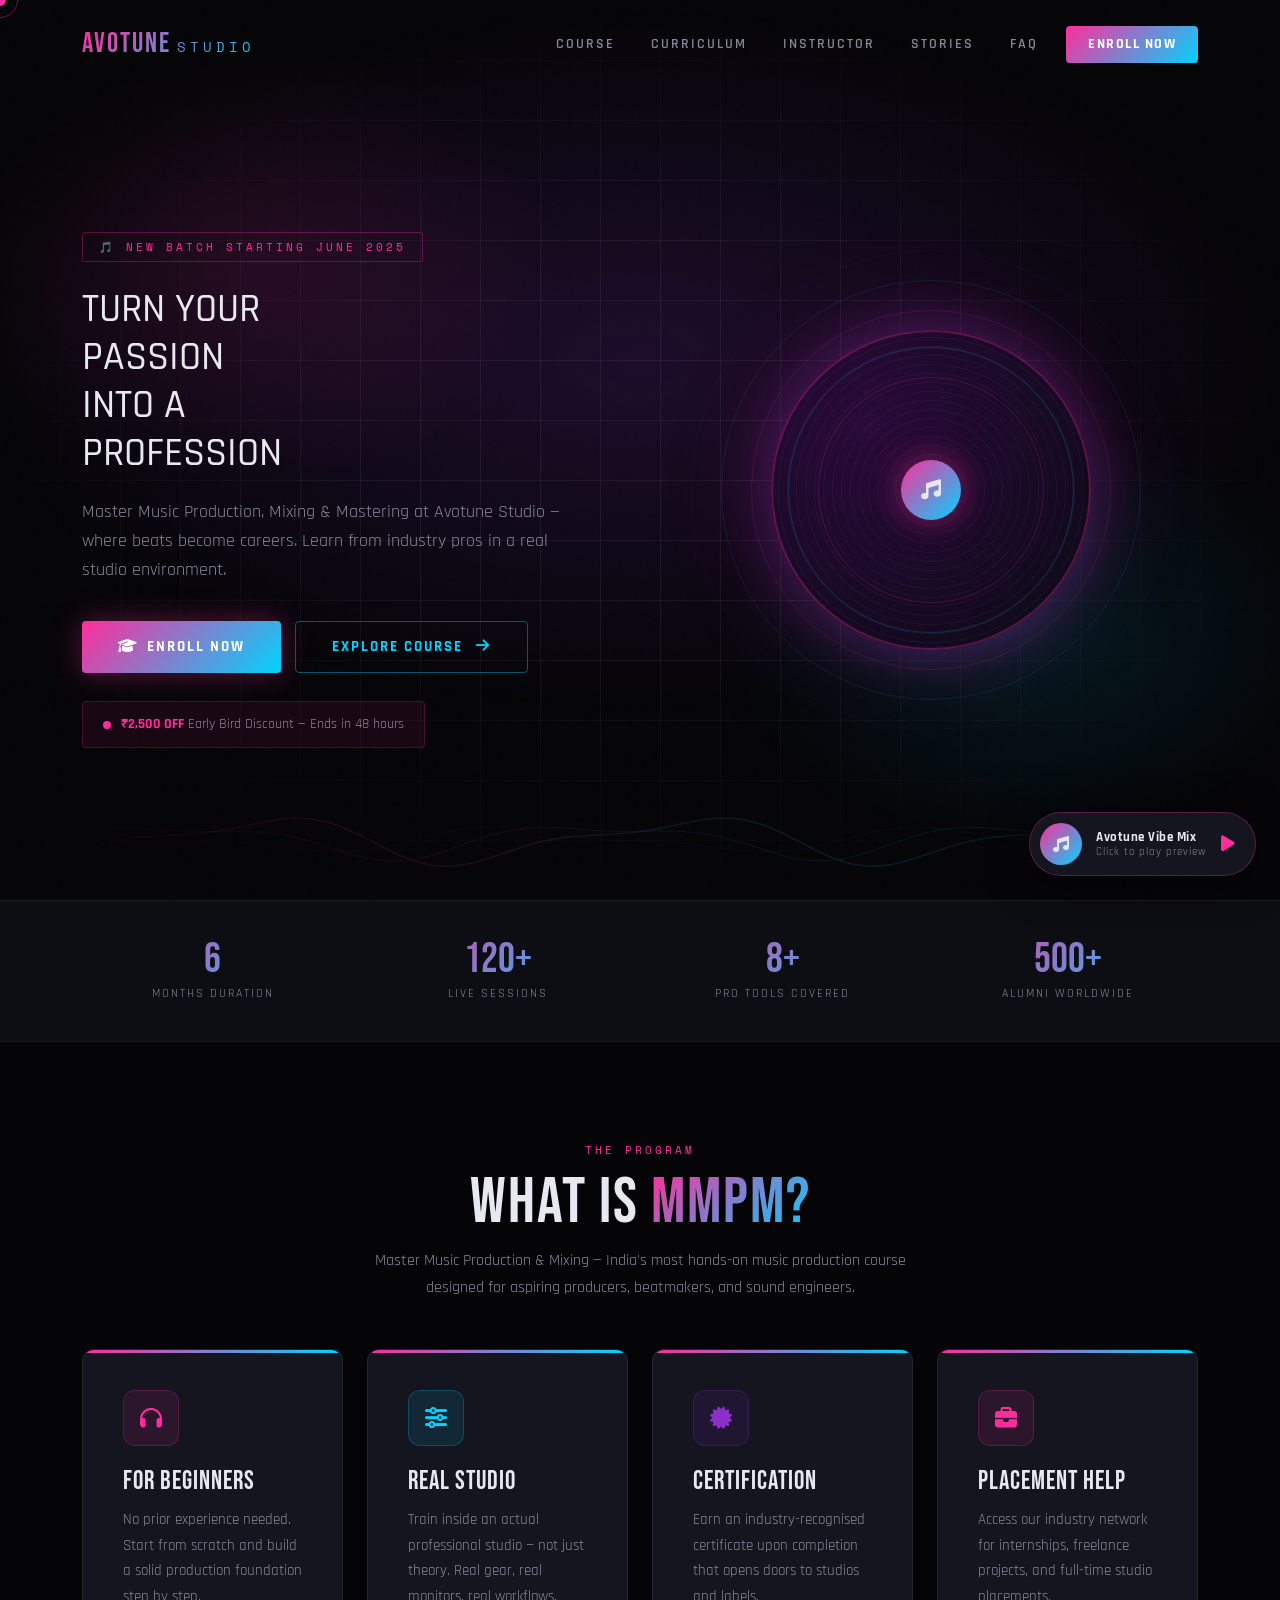
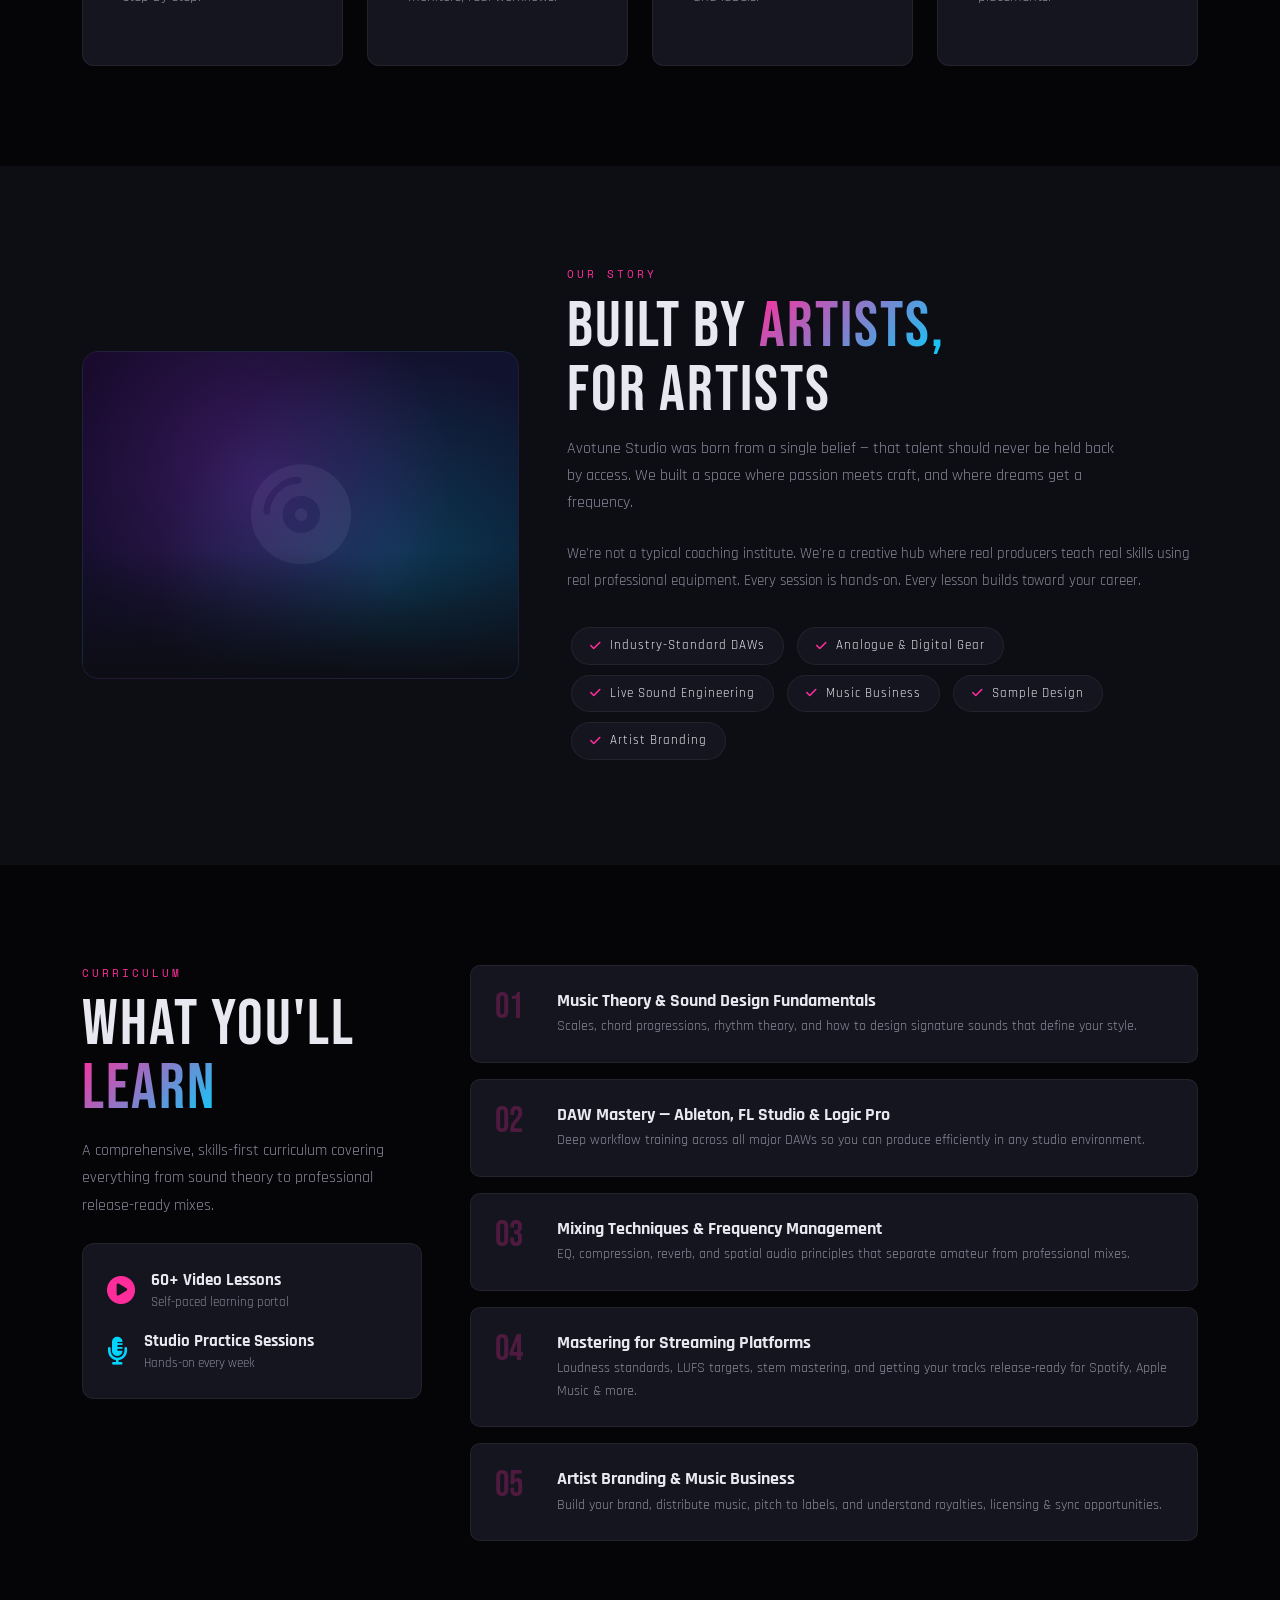
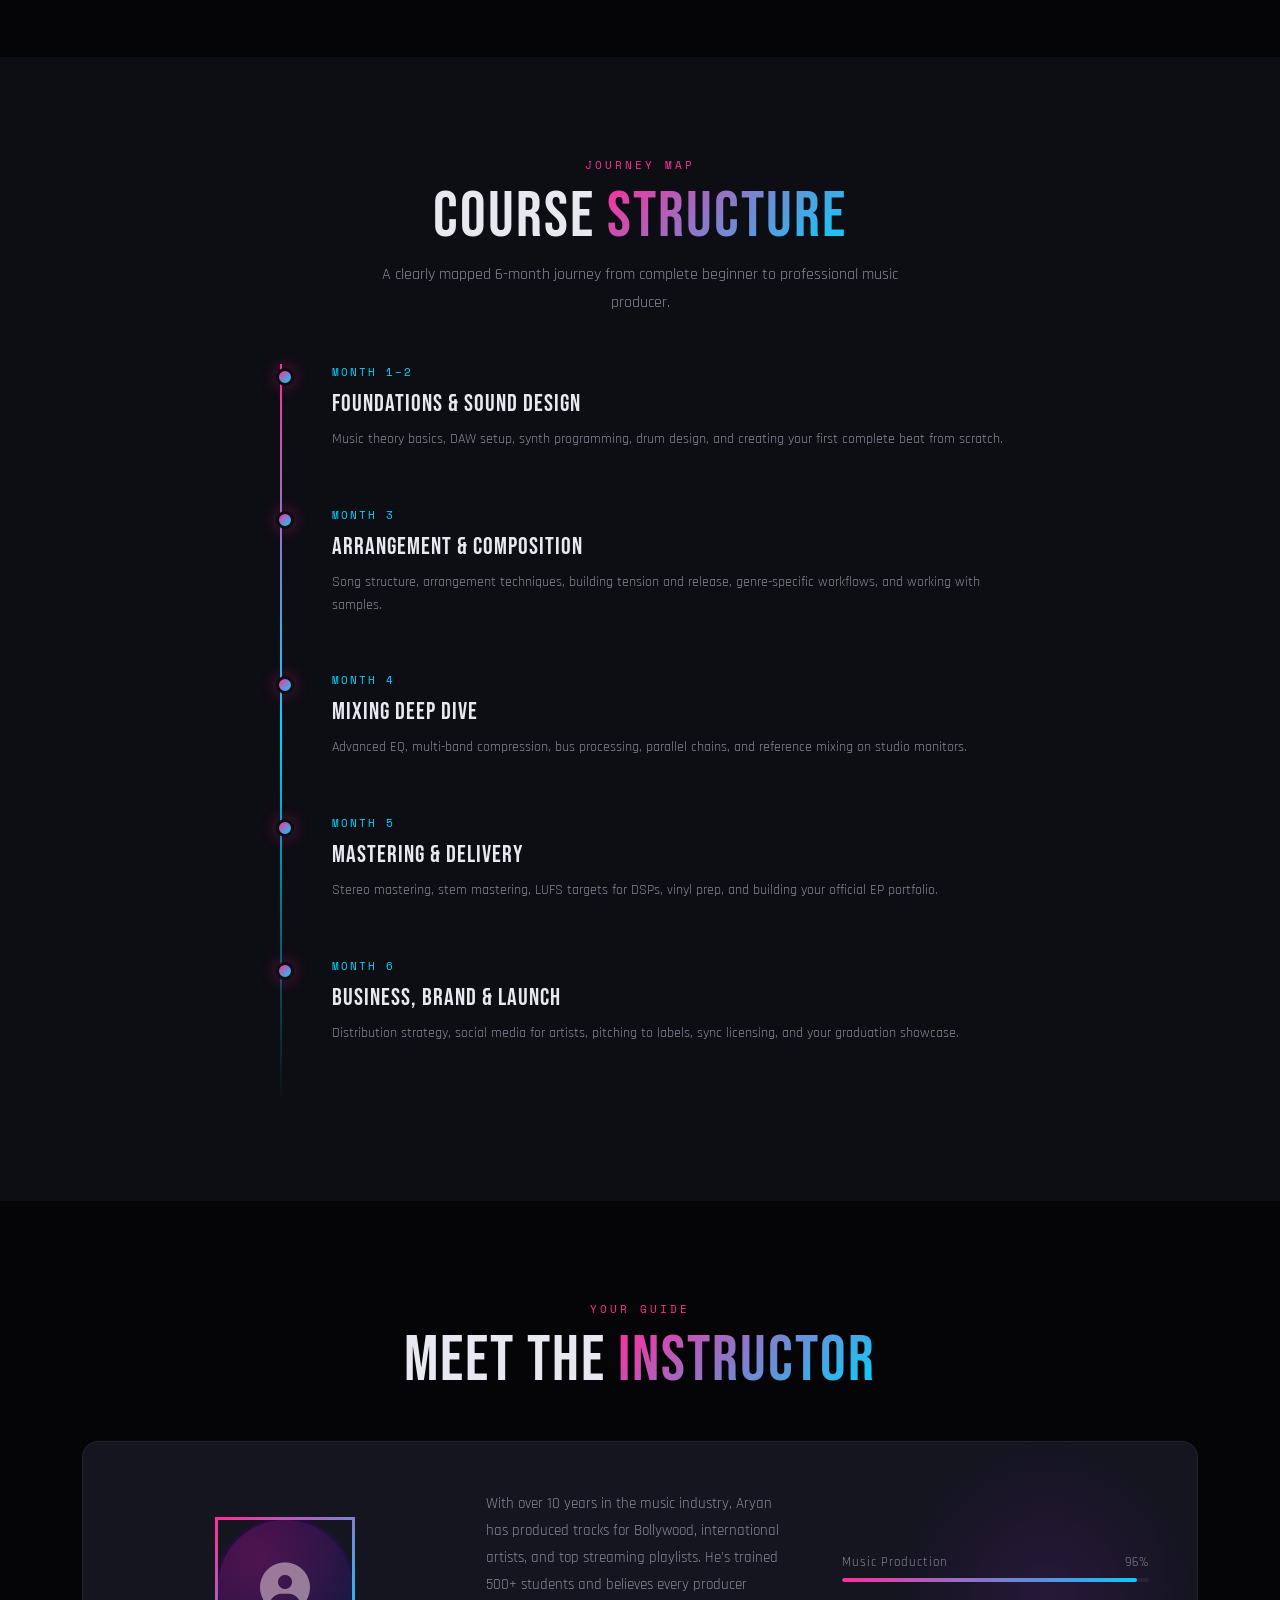
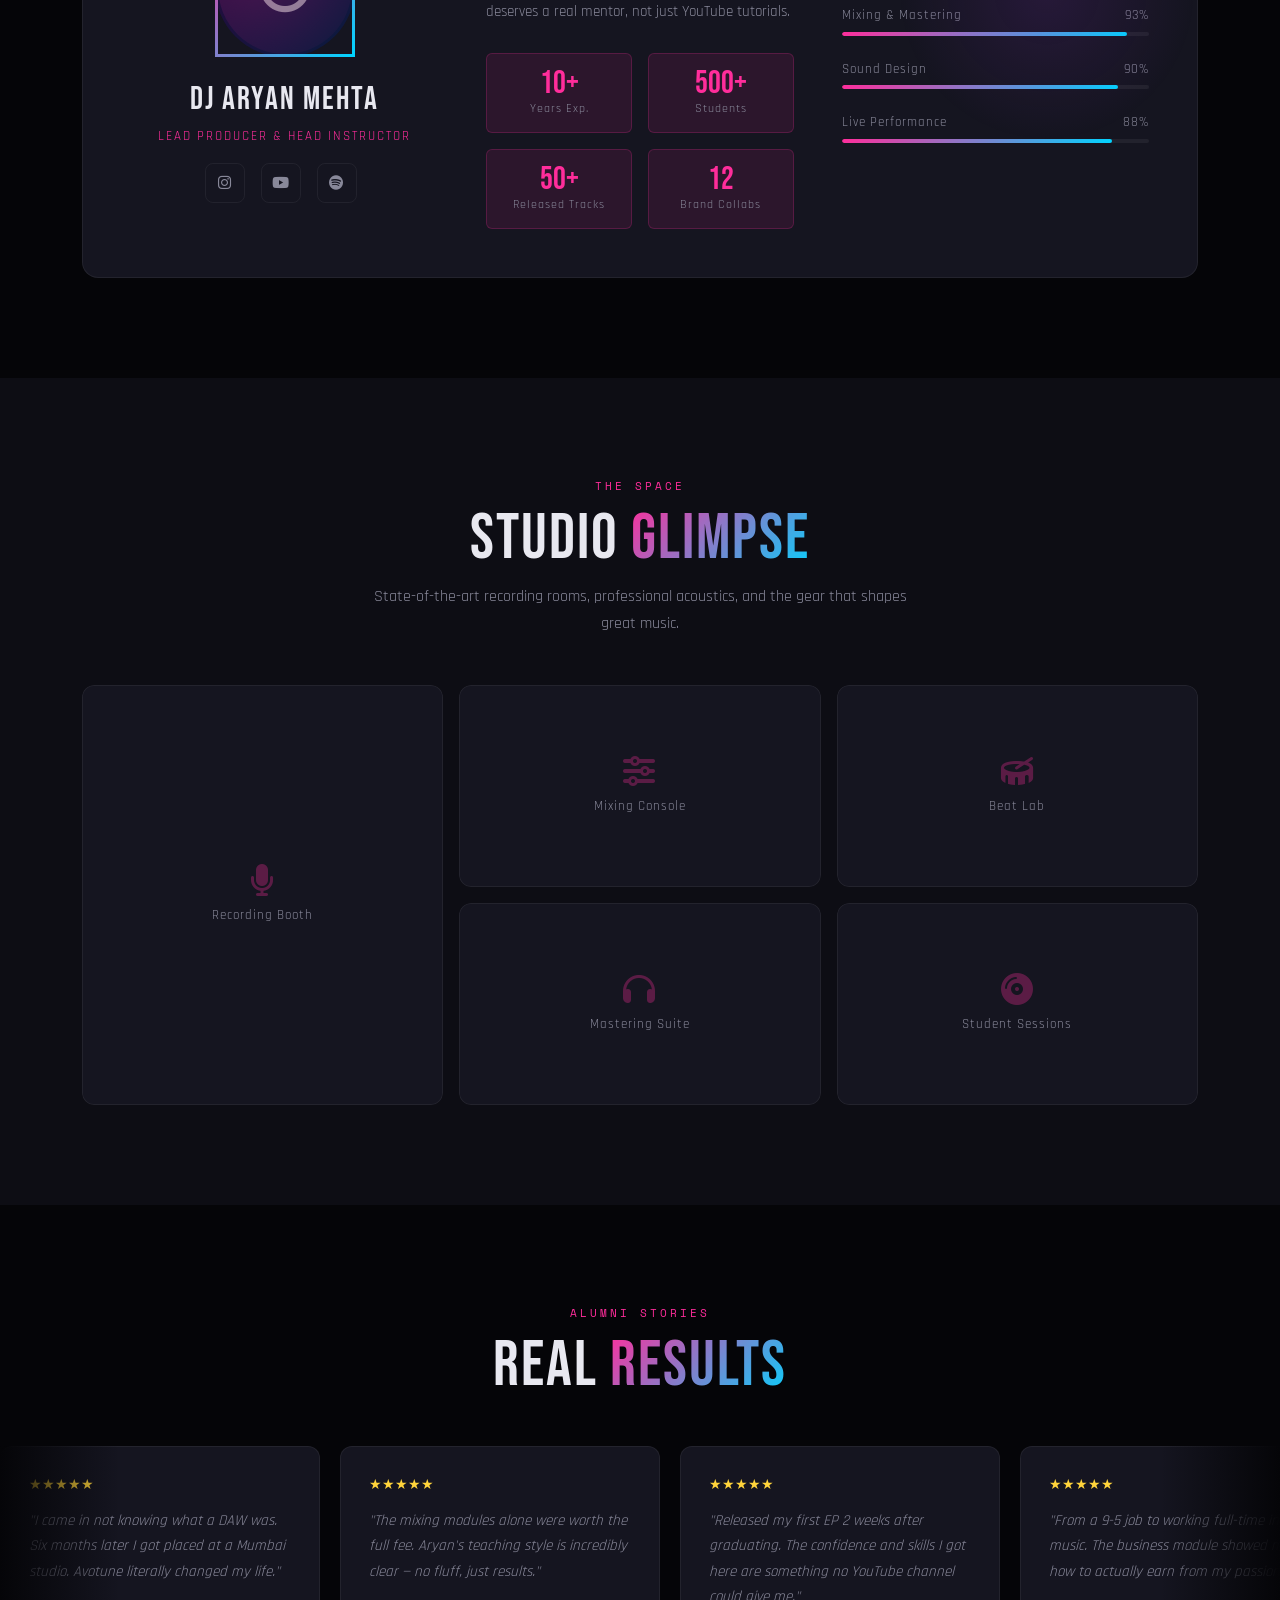
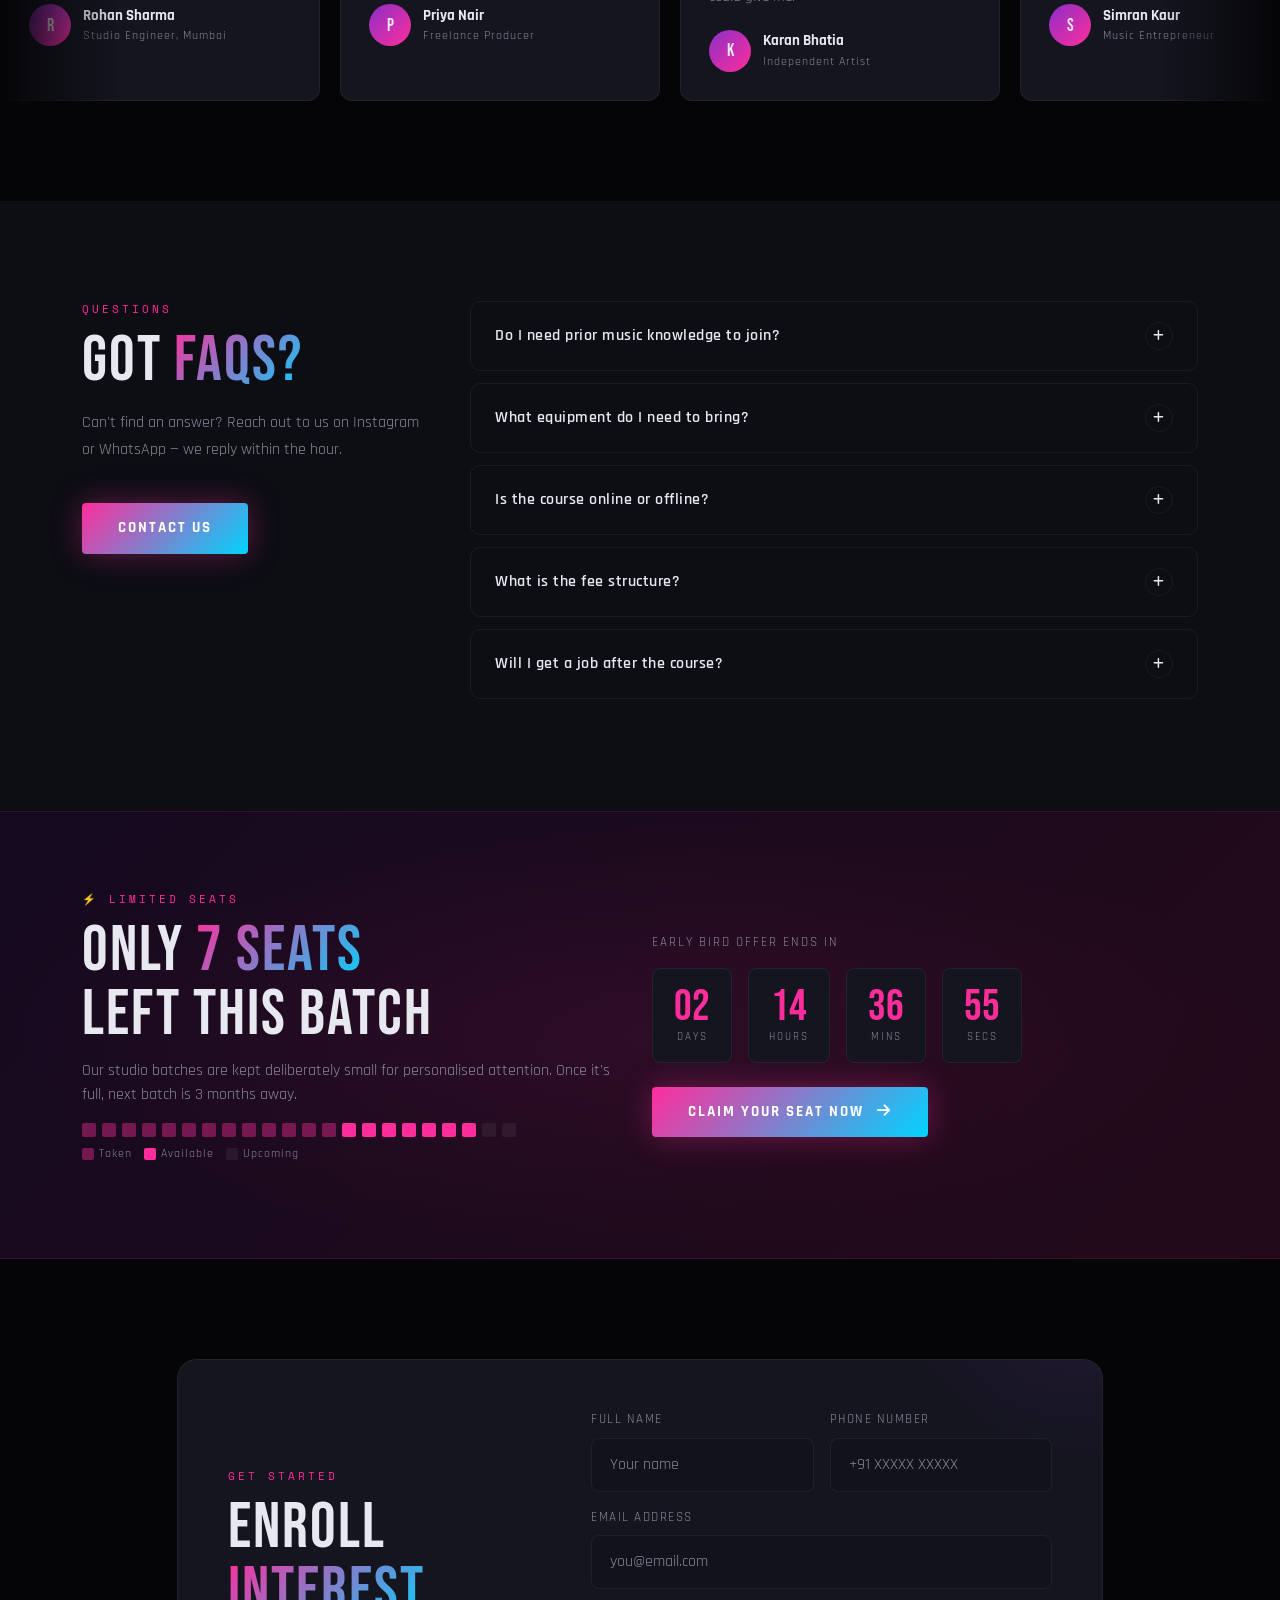
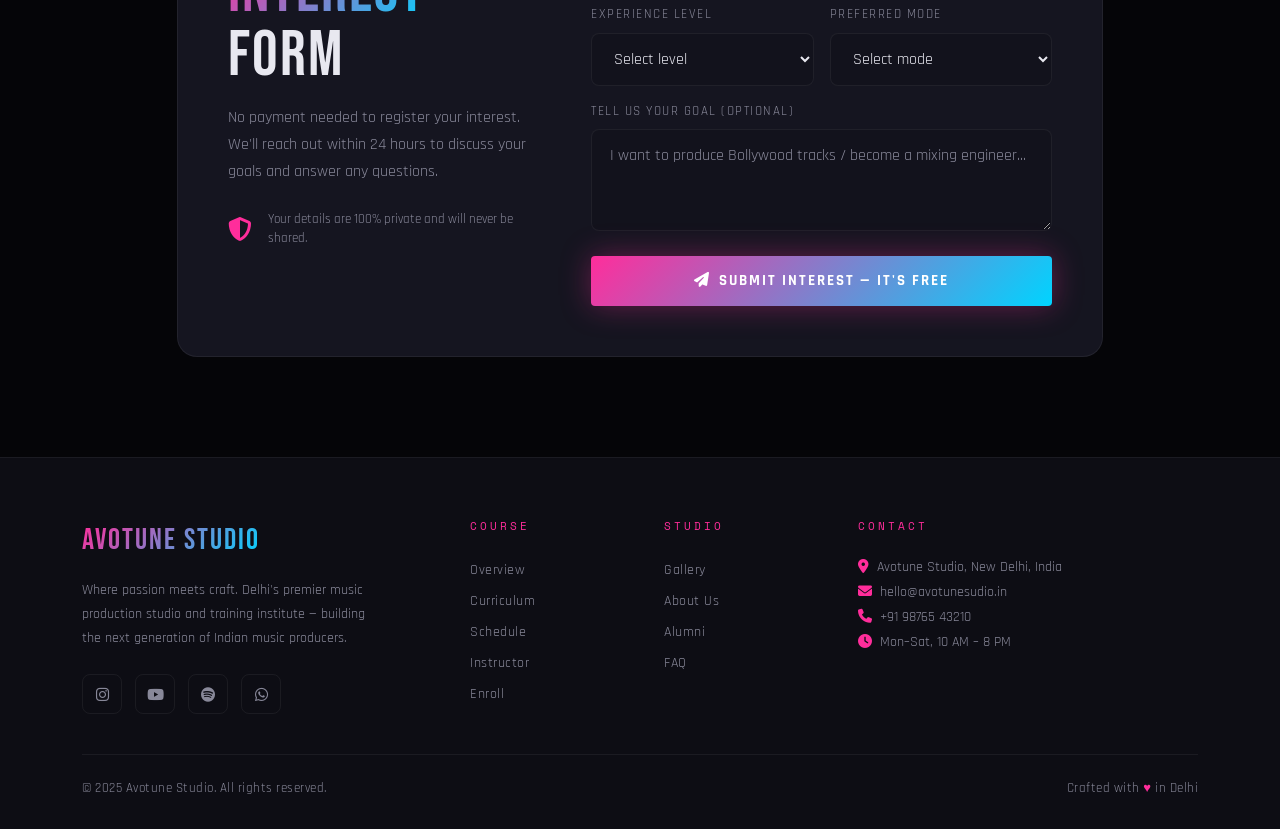
==== index.html @ 93d66c68 "Add files via upload" ====
<!DOCTYPE html>
<html lang="en">
<head>
  <meta charset="UTF-8" />
  <meta name="viewport" content="width=device-width, initial-scale=1.0"/>
  <title>Avotune Studio – Master Music Production</title>
  <link href="https://cdnjs.cloudflare.com/ajax/libs/bootstrap/5.3.2/css/bootstrap.min.css" rel="stylesheet"/>
  <link href="https://cdnjs.cloudflare.com/ajax/libs/font-awesome/6.5.0/css/all.min.css" rel="stylesheet"/>
  <link href="https://fonts.googleapis.com/css2?family=Bebas+Neue&family=Rajdhani:wght@300;400;500;600;700&family=Space+Mono:ital,wght@0,400;0,700;1,400&display=swap" rel="stylesheet"/>

  <style>
    :root {
      --pink: #ff2d9b;
      --cyan: #00d4ff;
      --purple: #8b2fc9;
      --dark: #050508;
      --dark2: #0d0d14;
      --dark3: #12121c;
      --card: #151520;
      --border: rgba(255,255,255,0.06);
      --text: #e8e8f0;
      --muted: #888899;
      --grad: linear-gradient(135deg, var(--pink), var(--cyan));
      --grad2: linear-gradient(135deg, var(--purple), var(--pink));
    }

    * { margin: 0; padding: 0; box-sizing: border-box; }
    html { scroll-behavior: smooth; }

    body {
      background: var(--dark);
      color: var(--text);
      font-family: 'Rajdhani', sans-serif;
      font-size: 17px;
      overflow-x: hidden;
    }

    /* ── CUSTOM CURSOR ─────────────────────────── */
    .cursor { width: 12px; height: 12px; background: var(--pink); border-radius: 50%; position: fixed; pointer-events: none; z-index: 9999; transform: translate(-50%,-50%); transition: transform .1s, width .2s, height .2s; }
    .cursor-ring { width: 36px; height: 36px; border: 1px solid rgba(255,45,155,.4); border-radius: 50%; position: fixed; pointer-events: none; z-index: 9998; transform: translate(-50%,-50%); transition: transform .12s ease, width .2s, height .2s; }

    /* ── SCROLLBAR ─────────────────────────────── */
    ::-webkit-scrollbar { width: 4px; }
    ::-webkit-scrollbar-track { background: var(--dark); }
    ::-webkit-scrollbar-thumb { background: var(--pink); border-radius: 4px; }

    /* ── NOISE OVERLAY ────────────────────────── */
    body::before {
      content: '';
      position: fixed; inset: 0;
      background-image: url("data:image/svg+xml,%3Csvg viewBox='0 0 200 200' xmlns='http://www.w3.org/2000/svg'%3E%3Cfilter id='n'%3E%3CfeTurbulence type='fractalNoise' baseFrequency='0.9' numOctaves='4' stitchTiles='stitch'/%3E%3C/filter%3E%3Crect width='100%25' height='100%25' filter='url(%23n)' opacity='0.03'/%3E%3C/svg%3E");
      pointer-events: none; z-index: 1; opacity: .5;
    }

    /* ── NAV ───────────────────────────────────── */
    .navbar {
      position: fixed; top: 0; width: 100%; z-index: 1000;
      padding: 18px 0;
      background: rgba(5,5,8,0);
      backdrop-filter: blur(0px);
      transition: all .4s;
    }
    .navbar.scrolled {
      background: rgba(5,5,8,.92);
      backdrop-filter: blur(20px);
      padding: 12px 0;
      border-bottom: 1px solid var(--border);
    }
    .navbar-brand img { height: 48px; }
    .nav-link {
      font-family: 'Rajdhani', sans-serif;
      font-weight: 600;
      font-size: 14px;
      letter-spacing: 2px;
      text-transform: uppercase;
      color: var(--muted) !important;
      padding: 8px 16px !important;
      transition: color .3s;
    }
    .nav-link:hover { color: var(--pink) !important; }
    .nav-cta {
      background: var(--grad);
      color: #fff !important;
      border-radius: 4px;
      padding: 8px 22px !important;
      font-weight: 700;
      letter-spacing: 1.5px;
    }
    .nav-cta:hover { opacity: .85; }
    .navbar-toggler { border: 1px solid var(--border); color: var(--pink); }
    .navbar-toggler-icon { filter: invert(1); }

    /* ── HERO ──────────────────────────────────── */
    #hero {
      min-height: 100vh;
      display: flex; align-items: center;
      position: relative;
      overflow: hidden;
      padding-top: 80px;
    }
    .hero-bg {
      position: absolute; inset: 0;
      background: radial-gradient(ellipse 80% 60% at 50% 40%, rgba(139,47,201,.18) 0%, transparent 65%),
                  radial-gradient(ellipse 40% 40% at 80% 70%, rgba(0,212,255,.1) 0%, transparent 60%),
                  radial-gradient(ellipse 40% 40% at 20% 30%, rgba(255,45,155,.1) 0%, transparent 60%);
    }
    .hero-grid {
      position: absolute; inset: 0;
      background-image: linear-gradient(var(--border) 1px, transparent 1px),
                        linear-gradient(90deg, var(--border) 1px, transparent 1px);
      background-size: 60px 60px;
      mask-image: radial-gradient(ellipse at center, black 30%, transparent 75%);
    }
    .hero-tag {
      display: inline-block;
      font-family: 'Space Mono', monospace;
      font-size: 11px;
      letter-spacing: 3px;
      text-transform: uppercase;
      color: var(--pink);
      border: 1px solid rgba(255,45,155,.3);
      padding: 6px 16px;
      border-radius: 2px;
      margin-bottom: 24px;
      animation: fadeUp .8s ease both;
    }
    .hero h1 {
      font-family: 'Bebas Neue', sans-serif;
      font-size: clamp(52px, 9vw, 120px);
      line-height: .95;
      letter-spacing: 2px;
      animation: fadeUp .8s ease .1s both;
    }
    .hero h1 .grad-text {
      background: var(--grad);
      -webkit-background-clip: text;
      -webkit-text-fill-color: transparent;
      background-clip: text;
    }
    .hero-sub {
      font-size: 18px;
      color: var(--muted);
      max-width: 480px;
      line-height: 1.6;
      margin: 20px 0 36px;
      animation: fadeUp .8s ease .2s both;
    }
    .hero-btns { animation: fadeUp .8s ease .3s both; display: flex; gap: 14px; flex-wrap: wrap; }
    .btn-primary-glow {
      background: var(--grad);
      color: #fff;
      font-family: 'Rajdhani', sans-serif;
      font-weight: 700;
      font-size: 15px;
      letter-spacing: 2px;
      text-transform: uppercase;
      border: none;
      padding: 14px 36px;
      border-radius: 4px;
      cursor: pointer;
      position: relative;
      overflow: hidden;
      transition: transform .2s, box-shadow .2s;
      box-shadow: 0 0 30px rgba(255,45,155,.35);
    }
    .btn-primary-glow:hover { transform: translateY(-2px); box-shadow: 0 0 50px rgba(255,45,155,.55); }
    .btn-outline-glow {
      background: transparent;
      color: var(--cyan);
      font-family: 'Rajdhani', sans-serif;
      font-weight: 700;
      font-size: 15px;
      letter-spacing: 2px;
      text-transform: uppercase;
      border: 1px solid rgba(0,212,255,.4);
      padding: 14px 36px;
      border-radius: 4px;
      cursor: pointer;
      transition: all .2s;
    }
    .btn-outline-glow:hover { background: rgba(0,212,255,.08); border-color: var(--cyan); }

    /* ── OFFER BADGE ──────────────────────────── */
    .offer-badge {
      animation: fadeUp .8s ease .4s both;
      display: inline-flex; align-items: center; gap: 10px;
      margin-top: 28px;
      background: rgba(255,45,155,.08);
      border: 1px solid rgba(255,45,155,.2);
      border-radius: 4px;
      padding: 12px 20px;
      font-size: 14px;
      color: var(--muted);
    }
    .offer-badge strong { color: var(--pink); }
    .pulse-dot { width: 8px; height: 8px; background: var(--pink); border-radius: 50%; animation: pulse 1.5s infinite; }

    /* ── HERO VISUAL ───────────────────────────── */
    .hero-visual {
      position: relative;
      display: flex; justify-content: center; align-items: center;
      height: 500px;
      animation: fadeUp .8s ease .2s both;
    }
    .vinyl-wrap {
      position: relative;
      width: 320px; height: 320px;
    }
    .vinyl {
      width: 100%; height: 100%;
      border-radius: 50%;
      background: radial-gradient(circle at 30% 30%, #2a0a3a, #0a0a14);
      border: 2px solid rgba(255,45,155,.3);
      animation: spin 8s linear infinite;
      position: relative;
      box-shadow: 0 0 60px rgba(139,47,201,.4), 0 0 120px rgba(255,45,155,.15);
    }
    .vinyl::before {
      content: '';
      position: absolute; inset: 15px;
      border-radius: 50%;
      border: 1px solid rgba(0,212,255,.2);
    }
    .vinyl::after {
      content: '';
      position: absolute; inset: 45px;
      border-radius: 50%;
      border: 1px solid rgba(255,45,155,.2);
    }
    .vinyl-center {
      position: absolute; top: 50%; left: 50%;
      transform: translate(-50%,-50%);
      width: 60px; height: 60px;
      border-radius: 50%;
      background: var(--grad);
      display: flex; align-items: center; justify-content: center;
      font-size: 20px;
      box-shadow: 0 0 30px rgba(255,45,155,.5);
      z-index: 2;
      animation: counter-spin 8s linear infinite;
    }
    .vinyl-grooves {
      position: absolute; inset: 0;
      border-radius: 50%;
      background: repeating-radial-gradient(circle at center, transparent 0px, transparent 8px, rgba(255,255,255,.03) 8px, rgba(255,255,255,.03) 9px);
    }
    .hero-ring {
      position: absolute;
      border-radius: 50%;
      border: 1px solid;
      animation: ripple 3s ease-out infinite;
    }
    .hr1 { width: 360px; height: 360px; border-color: rgba(255,45,155,.15); animation-delay: 0s; }
    .hr2 { width: 420px; height: 420px; border-color: rgba(0,212,255,.1); animation-delay: 1s; }
    .hr3 { width: 480px; height: 480px; border-color: rgba(139,47,201,.07); animation-delay: 2s; }

    .eq-bars {
      position: absolute;
      bottom: 20px; left: 50%;
      transform: translateX(-50%);
      display: flex; gap: 5px; align-items: flex-end;
    }
    .eq-bar {
      width: 6px;
      background: var(--grad);
      border-radius: 3px 3px 0 0;
      animation: eq var(--d, .8s) ease-in-out infinite alternate;
    }

    /* ── WAVEFORM CANVAS ──────────────────────── */
    #waveCanvas {
      position: absolute;
      bottom: 0; left: 0; right: 0;
      width: 100%; height: 120px;
      opacity: .4;
    }

    /* ── STATS BAR ─────────────────────────────── */
    #stats {
      background: var(--dark2);
      border-top: 1px solid var(--border);
      border-bottom: 1px solid var(--border);
      padding: 28px 0;
      position: relative; z-index: 2;
    }
    .stat-item {
      text-align: center;
      padding: 10px 0;
      border-right: 1px solid var(--border);
    }
    .stat-item:last-child { border-right: none; }
    .stat-num {
      font-family: 'Bebas Neue', sans-serif;
      font-size: 42px;
      line-height: 1;
      background: var(--grad);
      -webkit-background-clip: text;
      -webkit-text-fill-color: transparent;
      background-clip: text;
    }
    .stat-label {
      font-size: 12px;
      letter-spacing: 2px;
      text-transform: uppercase;
      color: var(--muted);
      margin-top: 4px;
    }

    /* ── SECTIONS COMMON ───────────────────────── */
    section { position: relative; z-index: 2; }
    .section-tag {
      font-family: 'Space Mono', monospace;
      font-size: 11px;
      letter-spacing: 3px;
      text-transform: uppercase;
      color: var(--pink);
      margin-bottom: 12px;
    }
    .section-title {
      font-family: 'Bebas Neue', sans-serif;
      font-size: clamp(36px, 5vw, 64px);
      line-height: 1;
      letter-spacing: 2px;
    }
    .section-sub { color: var(--muted); font-size: 16px; line-height: 1.7; max-width: 560px; margin-top: 12px; }

    /* ── WHAT IS MMPM ──────────────────────────── */
    #about-course { padding: 100px 0; }
    .course-card {
      background: var(--card);
      border: 1px solid var(--border);
      border-radius: 12px;
      padding: 40px;
      position: relative;
      overflow: hidden;
      transition: transform .3s, box-shadow .3s;
    }
    .course-card:hover { transform: translateY(-6px); box-shadow: 0 20px 60px rgba(0,0,0,.4); }
    .course-card::before {
      content: '';
      position: absolute; top: 0; left: 0;
      width: 100%; height: 3px;
      background: var(--grad);
    }
    .course-icon {
      width: 56px; height: 56px;
      border-radius: 12px;
      background: rgba(255,45,155,.1);
      border: 1px solid rgba(255,45,155,.2);
      display: flex; align-items: center; justify-content: center;
      font-size: 22px; color: var(--pink);
      margin-bottom: 20px;
    }
    .course-card h4 { font-family: 'Bebas Neue', sans-serif; font-size: 26px; letter-spacing: 1px; margin-bottom: 10px; }
    .course-card p { color: var(--muted); font-size: 15px; line-height: 1.7; }

    /* ── ABOUT US ──────────────────────────────── */
    #about { padding: 100px 0; background: var(--dark2); }
    .about-visual {
      position: relative;
      border-radius: 16px;
      overflow: hidden;
    }
    .about-img-placeholder {
      width: 100%; aspect-ratio: 4/3;
      background: linear-gradient(135deg, #1a0a2e, #0a1a2e);
      border-radius: 16px;
      border: 1px solid var(--border);
      display: flex; align-items: center; justify-content: center;
      position: relative;
      overflow: hidden;
    }
    .about-img-placeholder::before {
      content: '';
      position: absolute; inset: 0;
      background: radial-gradient(circle at 40% 40%, rgba(139,47,201,.3), transparent 60%),
                  radial-gradient(circle at 70% 70%, rgba(0,212,255,.2), transparent 60%);
    }
    .about-icon-big { font-size: 80px; color: rgba(255,255,255,.08); }
    .about-accent {
      position: absolute;
      bottom: -1px; left: -1px; right: -1px;
      height: 40%;
      background: linear-gradient(transparent, var(--dark2));
    }
    .value-chip {
      display: inline-flex; align-items: center; gap: 8px;
      background: var(--card);
      border: 1px solid var(--border);
      border-radius: 100px;
      padding: 8px 18px;
      font-size: 13px;
      margin: 5px 4px;
      letter-spacing: 1px;
      transition: border-color .2s;
    }
    .value-chip:hover { border-color: var(--pink); }
    .value-chip i { color: var(--pink); font-size: 12px; }

    /* ── WHAT YOU'LL LEARN ─────────────────────── */
    #learn { padding: 100px 0; }
    .learn-item {
      display: flex; gap: 20px; align-items: flex-start;
      padding: 24px;
      border: 1px solid var(--border);
      border-radius: 10px;
      margin-bottom: 16px;
      background: var(--card);
      transition: all .3s;
      cursor: default;
    }
    .learn-item:hover { border-color: rgba(255,45,155,.3); transform: translateX(6px); }
    .learn-num {
      font-family: 'Bebas Neue', sans-serif;
      font-size: 36px;
      color: rgba(255,45,155,.25);
      line-height: 1;
      min-width: 42px;
    }
    .learn-item h5 { font-family: 'Rajdhani', sans-serif; font-weight: 700; font-size: 18px; margin-bottom: 4px; }
    .learn-item p { color: var(--muted); font-size: 14px; line-height: 1.6; margin: 0; }

    /* ── COURSE STRUCTURE ──────────────────────── */
    #structure { padding: 100px 0; background: var(--dark2); }
    .timeline {
      position: relative;
      padding-left: 30px;
    }
    .timeline::before {
      content: '';
      position: absolute; top: 0; left: 8px; bottom: 0;
      width: 2px;
      background: linear-gradient(to bottom, var(--pink), var(--cyan), transparent);
    }
    .timeline-item {
      position: relative;
      padding: 0 0 40px 30px;
    }
    .timeline-dot {
      position: absolute; left: -26px; top: 4px;
      width: 18px; height: 18px;
      border-radius: 50%;
      background: var(--grad);
      border: 3px solid var(--dark2);
      box-shadow: 0 0 16px rgba(255,45,155,.4);
    }
    .timeline-week {
      font-family: 'Space Mono', monospace;
      font-size: 11px;
      letter-spacing: 2px;
      color: var(--cyan);
      text-transform: uppercase;
      margin-bottom: 6px;
    }
    .timeline-title { font-family: 'Bebas Neue', sans-serif; font-size: 24px; letter-spacing: 1px; margin-bottom: 6px; }
    .timeline-desc { color: var(--muted); font-size: 14px; line-height: 1.6; }

    /* ── INSTRUCTOR ────────────────────────────── */
    #instructor { padding: 100px 0; }
    .instructor-card {
      background: var(--card);
      border: 1px solid var(--border);
      border-radius: 16px;
      overflow: hidden;
      position: relative;
    }
    .instructor-card::after {
      content: '';
      position: absolute; top: 0; right: 0;
      width: 300px; height: 300px;
      background: radial-gradient(circle, rgba(139,47,201,.15), transparent 70%);
      pointer-events: none;
    }
    .instructor-avatar {
      width: 140px; height: 140px;
      border-radius: 50%;
      background: linear-gradient(135deg, #2a0a3e, #0a1a3e);
      border: 3px solid;
      border-image: var(--grad) 1;
      display: flex; align-items: center; justify-content: center;
      font-size: 50px;
      color: var(--muted);
      position: relative;
      overflow: hidden;
    }
    .instructor-avatar::before {
      content: '';
      position: absolute; inset: 0;
      background: radial-gradient(circle at 30% 30%, rgba(255,45,155,.2), transparent);
    }
    .badge-stat {
      background: rgba(255,45,155,.1);
      border: 1px solid rgba(255,45,155,.2);
      border-radius: 6px;
      padding: 14px 20px;
      text-align: center;
    }
    .badge-stat-num { font-family: 'Bebas Neue', sans-serif; font-size: 32px; color: var(--pink); line-height: 1; }
    .badge-stat-label { font-size: 12px; color: var(--muted); letter-spacing: 1px; }
    .skill-bar-wrap { margin-bottom: 16px; }
    .skill-bar-label { display: flex; justify-content: space-between; font-size: 13px; color: var(--muted); margin-bottom: 6px; letter-spacing: 1px; }
    .skill-bar { height: 4px; background: var(--border); border-radius: 4px; overflow: hidden; }
    .skill-fill { height: 100%; border-radius: 4px; background: var(--grad); width: 0; transition: width 1.5s ease; }

    /* ── GALLERY ───────────────────────────────── */
    #gallery { padding: 100px 0; background: var(--dark2); }
    .gallery-grid {
      display: grid;
      grid-template-columns: repeat(3, 1fr);
      grid-template-rows: auto auto;
      gap: 16px;
    }
    .gallery-item {
      border-radius: 12px;
      overflow: hidden;
      position: relative;
      cursor: pointer;
    }
    .gallery-item:first-child { grid-row: span 2; }
    .gallery-placeholder {
      width: 100%; height: 100%;
      min-height: 200px;
      background: var(--card);
      border: 1px solid var(--border);
      border-radius: 12px;
      display: flex; align-items: center; justify-content: center;
      flex-direction: column; gap: 10px;
      color: var(--muted);
      font-size: 13px;
      letter-spacing: 1px;
      transition: all .3s;
      position: relative;
      overflow: hidden;
    }
    .gallery-placeholder::before {
      content: '';
      position: absolute; inset: 0;
      background: radial-gradient(circle at var(--mx, 50%) var(--my, 50%), rgba(255,45,155,.08), transparent 60%);
      opacity: 0;
      transition: opacity .3s;
    }
    .gallery-item:hover .gallery-placeholder::before { opacity: 1; }
    .gallery-item:hover .gallery-placeholder { border-color: rgba(255,45,155,.3); }
    .gallery-placeholder i { font-size: 32px; color: rgba(255,45,155,.3); }
    .gallery-item:first-child .gallery-placeholder { min-height: 420px; }

    /* ── TESTIMONIALS ──────────────────────────── */
    #testimonials { padding: 100px 0; }
    .testimonial-track { display: flex; gap: 20px; animation: slide 30s linear infinite; width: max-content; }
    .testimonials-outer { overflow: hidden; position: relative; }
    .testimonials-outer::before, .testimonials-outer::after {
      content: '';
      position: absolute; top: 0; bottom: 0; width: 120px; z-index: 2;
      pointer-events: none;
    }
    .testimonials-outer::before { left: 0; background: linear-gradient(to right, var(--dark), transparent); }
    .testimonials-outer::after { right: 0; background: linear-gradient(to left, var(--dark), transparent); }
    .tcard {
      width: 320px;
      flex-shrink: 0;
      background: var(--card);
      border: 1px solid var(--border);
      border-radius: 12px;
      padding: 28px;
      transition: border-color .3s;
    }
    .tcard:hover { border-color: rgba(255,45,155,.3); }
    .tcard-stars { color: #ffd43b; font-size: 14px; margin-bottom: 12px; }
    .tcard-text { color: var(--muted); font-size: 15px; line-height: 1.7; margin-bottom: 20px; font-style: italic; }
    .tcard-author { display: flex; gap: 12px; align-items: center; }
    .tcard-avatar {
      width: 42px; height: 42px; border-radius: 50%;
      background: var(--grad2);
      display: flex; align-items: center; justify-content: center;
      font-family: 'Bebas Neue', sans-serif; font-size: 18px;
    }
    .tcard-name { font-weight: 700; font-size: 15px; }
    .tcard-role { font-size: 12px; color: var(--muted); letter-spacing: 1px; }

    /* ── FAQ ───────────────────────────────────── */
    #faq { padding: 100px 0; background: var(--dark2); }
    .faq-item {
      border: 1px solid var(--border);
      border-radius: 10px;
      margin-bottom: 12px;
      overflow: hidden;
      transition: border-color .3s;
    }
    .faq-item.open { border-color: rgba(255,45,155,.3); }
    .faq-q {
      padding: 20px 24px;
      display: flex; justify-content: space-between; align-items: center;
      cursor: pointer;
      font-weight: 600; font-size: 16px;
      letter-spacing: .5px;
      transition: color .3s;
    }
    .faq-item.open .faq-q { color: var(--pink); }
    .faq-icon { width: 28px; height: 28px; border-radius: 50%; border: 1px solid var(--border); display: flex; align-items: center; justify-content: center; font-size: 12px; transition: all .3s; flex-shrink: 0; }
    .faq-item.open .faq-icon { background: var(--pink); border-color: var(--pink); transform: rotate(45deg); }
    .faq-a {
      max-height: 0; overflow: hidden;
      padding: 0 24px;
      color: var(--muted);
      font-size: 15px; line-height: 1.7;
      transition: max-height .4s ease, padding .3s;
    }
    .faq-item.open .faq-a { max-height: 300px; padding: 0 24px 20px; }

    /* ── URGENCY ───────────────────────────────── */
    #urgency { padding: 80px 0; position: relative; overflow: hidden; }
    .urgency-bg {
      position: absolute; inset: 0;
      background: linear-gradient(135deg, rgba(139,47,201,.12), rgba(255,45,155,.12));
      border-top: 1px solid rgba(255,45,155,.15);
      border-bottom: 1px solid rgba(255,45,155,.15);
    }
    .urgency-bg::before {
      content: '';
      position: absolute; inset: 0;
      background: radial-gradient(ellipse at center, rgba(255,45,155,.08), transparent 70%);
    }
    .countdown { display: flex; gap: 16px; }
    .cd-block {
      background: var(--card);
      border: 1px solid var(--border);
      border-radius: 8px;
      padding: 16px 20px;
      text-align: center;
      min-width: 80px;
    }
    .cd-num { font-family: 'Bebas Neue', sans-serif; font-size: 44px; line-height: 1; color: var(--pink); }
    .cd-label { font-size: 11px; letter-spacing: 2px; text-transform: uppercase; color: var(--muted); }
    .seats-indicator { display: flex; gap: 6px; flex-wrap: wrap; margin-top: 20px; }
    .seat { width: 14px; height: 14px; border-radius: 2px; }
    .seat.taken { background: rgba(255,45,155,.4); }
    .seat.available { background: var(--pink); }
    .seat.unavailable { background: var(--border); }

    /* ── ENROLL FORM ───────────────────────────── */
    #enroll { padding: 100px 0; }
    .form-card {
      background: var(--card);
      border: 1px solid var(--border);
      border-radius: 20px;
      padding: 50px;
      position: relative;
      overflow: hidden;
    }
    .form-card::before {
      content: '';
      position: absolute; top: -50%; right: -20%;
      width: 400px; height: 400px;
      border-radius: 50%;
      background: radial-gradient(circle, rgba(139,47,201,.12), transparent 70%);
      pointer-events: none;
    }
    .form-input {
      background: var(--dark3);
      border: 1px solid var(--border);
      border-radius: 8px;
      color: var(--text);
      padding: 14px 18px;
      font-family: 'Rajdhani', sans-serif;
      font-size: 16px;
      width: 100%;
      transition: border-color .3s;
      outline: none;
    }
    .form-input:focus { border-color: rgba(255,45,155,.5); box-shadow: 0 0 0 3px rgba(255,45,155,.08); }
    .form-input::placeholder { color: var(--muted); }
    .form-label { font-size: 13px; letter-spacing: 1.5px; text-transform: uppercase; color: var(--muted); margin-bottom: 8px; display: block; }
    select.form-input option { background: var(--dark3); }

    /* ── FOOTER ────────────────────────────────── */
    footer {
      background: var(--dark2);
      border-top: 1px solid var(--border);
      padding: 60px 0 30px;
    }
    .footer-logo img { height: 44px; }
    .footer-desc { color: var(--muted); font-size: 14px; line-height: 1.7; max-width: 300px; margin-top: 16px; }
    .footer-title { font-family: 'Space Mono', monospace; font-size: 11px; letter-spacing: 3px; text-transform: uppercase; color: var(--pink); margin-bottom: 20px; }
    .footer-link { display: block; color: var(--muted); font-size: 14px; text-decoration: none; padding: 5px 0; transition: color .2s; letter-spacing: .5px; }
    .footer-link:hover { color: var(--pink); }
    .social-btn {
      width: 40px; height: 40px;
      border-radius: 8px;
      border: 1px solid var(--border);
      display: inline-flex; align-items: center; justify-content: center;
      color: var(--muted); font-size: 15px;
      text-decoration: none;
      transition: all .2s; margin-right: 8px;
    }
    .social-btn:hover { border-color: var(--pink); color: var(--pink); background: rgba(255,45,155,.08); }
    .footer-bottom { border-top: 1px solid var(--border); margin-top: 40px; padding-top: 24px; display: flex; justify-content: space-between; align-items: center; flex-wrap: wrap; gap: 10px; }
    .footer-copy { color: var(--muted); font-size: 13px; letter-spacing: .5px; }

    /* ── FLOATING MUSIC PLAYER ─────────────────── */
    #floatPlayer {
      position: fixed; bottom: 24px; right: 24px; z-index: 500;
      background: var(--card);
      border: 1px solid rgba(255,45,155,.3);
      border-radius: 50px;
      padding: 10px 20px 10px 10px;
      display: flex; align-items: center; gap: 14px;
      box-shadow: 0 8px 40px rgba(0,0,0,.5);
      backdrop-filter: blur(20px);
      cursor: pointer;
      transition: all .3s;
    }
    #floatPlayer:hover { box-shadow: 0 8px 50px rgba(255,45,155,.3); }
    .fp-disc {
      width: 42px; height: 42px; border-radius: 50%;
      background: var(--grad);
      display: flex; align-items: center; justify-content: center;
      font-size: 16px;
      animation: spin 4s linear infinite paused;
    }
    #floatPlayer.playing .fp-disc { animation-play-state: running; }
    .fp-info { line-height: 1; }
    .fp-title { font-size: 13px; font-weight: 700; letter-spacing: .5px; }
    .fp-sub { font-size: 11px; color: var(--muted); margin-top: 3px; letter-spacing: 1px; }
    .fp-btn { background: none; border: none; color: var(--pink); font-size: 18px; cursor: pointer; padding: 0; }

    /* ── ANIMATIONS ────────────────────────────── */
    @keyframes fadeUp { from { opacity: 0; transform: translateY(24px); } to { opacity: 1; transform: translateY(0); } }
    @keyframes spin { from { transform: rotate(0deg); } to { transform: rotate(360deg); } }
    @keyframes counter-spin { from { transform: translate(-50%,-50%) rotate(0deg); } to { transform: translate(-50%,-50%) rotate(-360deg); } }
    @keyframes ripple { 0% { opacity: .6; transform: scale(.8); } 100% { opacity: 0; transform: scale(1); } }
    @keyframes eq { from { height: var(--h1, 8px); } to { height: var(--h2, 40px); } }
    @keyframes slide { 0% { transform: translateX(0); } 100% { transform: translateX(-50%); } }
    @keyframes pulse { 0%,100% { opacity: 1; transform: scale(1); } 50% { opacity: .5; transform: scale(1.4); } }

    /* ── REVEAL ANIMATION ──────────────────────── */
    .reveal { opacity: 0; transform: translateY(30px); transition: opacity .7s ease, transform .7s ease; }
    .reveal.visible { opacity: 1; transform: translateY(0); }

    /* ── PARTICLES ─────────────────────────────── */
    #particles { position: fixed; inset: 0; pointer-events: none; z-index: 0; }

    /* ── RESPONSIVE ────────────────────────────── */
    @media (max-width: 991px) {
      .hero-visual { height: 350px; }
      .vinyl-wrap { width: 260px; height: 260px; }
      .hr1 { width: 300px; height: 300px; }
      .hr2 { width: 350px; height: 350px; }
      .hr3 { width: 400px; height: 400px; }
      .gallery-grid { grid-template-columns: repeat(2,1fr); }
      .gallery-item:first-child { grid-row: span 1; }
      .gallery-item:first-child .gallery-placeholder { min-height: 200px; }
      .stat-item { border-right: none; border-bottom: 1px solid var(--border); }
      .stat-item:last-child { border-bottom: none; }
    }
    @media (max-width: 767px) {
      .form-card { padding: 30px 20px; }
      .countdown { gap: 10px; }
      .cd-block { min-width: 65px; padding: 12px 14px; }
      .cd-num { font-size: 34px; }
      .gallery-grid { grid-template-columns: 1fr; }
      #floatPlayer { bottom: 16px; right: 16px; padding: 8px 16px 8px 8px; }
      .cursor, .cursor-ring { display: none; }
    }
  </style>
</head>
<body>

<!-- Custom cursor -->
<div class="cursor" id="cursor"></div>
<div class="cursor-ring" id="cursorRing"></div>

<!-- Particles canvas -->
<canvas id="particles"></canvas>

<!-- ══════════════════════════════════════════════
     NAVBAR
══════════════════════════════════════════════ -->
<nav class="navbar navbar-expand-lg" id="navbar">
  <div class="container">
    <a class="navbar-brand" href="#">
      <!-- Logo SVG fallback (white on dark) -->
      <span style="font-family:'Bebas Neue',sans-serif;font-size:28px;background:linear-gradient(135deg,#ff2d9b,#00d4ff);-webkit-background-clip:text;-webkit-text-fill-color:transparent;background-clip:text;letter-spacing:2px;">AVOTUNE <span style="font-size:14px;letter-spacing:4px;font-family:'Space Mono',monospace;">STUDIO</span></span>
    </a>
    <button class="navbar-toggler" type="button" data-bs-toggle="collapse" data-bs-target="#navMenu">
      <span class="navbar-toggler-icon"></span>
    </button>
    <div class="collapse navbar-collapse" id="navMenu">
      <ul class="navbar-nav ms-auto align-items-center gap-1">
        <li class="nav-item"><a class="nav-link" href="#about-course">Course</a></li>
        <li class="nav-item"><a class="nav-link" href="#learn">Curriculum</a></li>
        <li class="nav-item"><a class="nav-link" href="#instructor">Instructor</a></li>
        <li class="nav-item"><a class="nav-link" href="#testimonials">Stories</a></li>
        <li class="nav-item"><a class="nav-link" href="#faq">FAQ</a></li>
        <li class="nav-item ms-2"><a class="nav-link nav-cta" href="#enroll">Enroll Now</a></li>
      </ul>
    </div>
  </div>
</nav>

<!-- ══════════════════════════════════════════════
     HERO
══════════════════════════════════════════════ -->
<section id="hero">
  <div class="hero-bg"></div>
  <div class="hero-grid"></div>
  <canvas id="waveCanvas"></canvas>

  <div class="container position-relative" style="z-index:2;">
    <div class="row align-items-center g-5">
      <div class="col-lg-6">
        <div class="hero-tag">🎵 New Batch Starting June 2025</div>
        <h1>TURN YOUR<br><span class="grad-text">PASSION</span><br>INTO A<br>PROFESSION</h1>
        <p class="hero-sub">Master Music Production, Mixing & Mastering at Avotune Studio — where beats become careers. Learn from industry pros in a real studio environment.</p>
        <div class="hero-btns">
          <button class="btn-primary-glow" onclick="document.getElementById('enroll').scrollIntoView({behavior:'smooth'})">
            <i class="fas fa-graduation-cap me-2"></i>Enroll Now
          </button>
          <button class="btn-outline-glow" onclick="document.getElementById('about-course').scrollIntoView({behavior:'smooth'})">
            Explore Course <i class="fas fa-arrow-right ms-2"></i>
          </button>
        </div>
        <div class="offer-badge">
          <div class="pulse-dot"></div>
          <span><strong>₹2,500 OFF</strong> Early Bird Discount — Ends in 48 hours</span>
        </div>
      </div>
      <div class="col-lg-6">
        <div class="hero-visual">
          <div class="hero-ring hr1"></div>
          <div class="hero-ring hr2"></div>
          <div class="hero-ring hr3"></div>
          <div class="vinyl-wrap">
            <div class="vinyl">
              <div class="vinyl-grooves"></div>
            </div>
            <div class="vinyl-center">
              <i class="fas fa-music"></i>
            </div>
          </div>
          <div class="eq-bars">
            <div class="eq-bar" style="--d:.6s;--h1:10px;--h2:48px;"></div>
            <div class="eq-bar" style="--d:.8s;--h1:24px;--h2:36px;"></div>
            <div class="eq-bar" style="--d:.5s;--h1:6px;--h2:56px;"></div>
            <div class="eq-bar" style="--d:.9s;--h1:18px;--h2:40px;"></div>
            <div class="eq-bar" style="--d:.7s;--h1:30px;--h2:20px;"></div>
            <div class="eq-bar" style="--d:.55s;--h1:12px;--h2:52px;"></div>
            <div class="eq-bar" style="--d:.85s;--h1:20px;--h2:32px;"></div>
          </div>
        </div>
      </div>
    </div>
  </div>
</section>

<!-- ══════════════════════════════════════════════
     STATS BAR
══════════════════════════════════════════════ -->
<div id="stats">
  <div class="container">
    <div class="row">
      <div class="col-6 col-md-3">
        <div class="stat-item">
          <div class="stat-num">6</div>
          <div class="stat-label">Months Duration</div>
        </div>
      </div>
      <div class="col-6 col-md-3">
        <div class="stat-item">
          <div class="stat-num">120+</div>
          <div class="stat-label">Live Sessions</div>
        </div>
      </div>
      <div class="col-6 col-md-3">
        <div class="stat-item">
          <div class="stat-num">8+</div>
          <div class="stat-label">Pro Tools Covered</div>
        </div>
      </div>
      <div class="col-6 col-md-3">
        <div class="stat-item">
          <div class="stat-num">500+</div>
          <div class="stat-label">Alumni Worldwide</div>
        </div>
      </div>
    </div>
  </div>
</div>

<!-- ══════════════════════════════════════════════
     WHAT IS MMPM
══════════════════════════════════════════════ -->
<section id="about-course">
  <div class="container">
    <div class="text-center mb-5 reveal">
      <div class="section-tag">The Program</div>
      <h2 class="section-title">What Is <span style="background:var(--grad);-webkit-background-clip:text;-webkit-text-fill-color:transparent;background-clip:text;">MMPM?</span></h2>
      <p class="section-sub mx-auto text-center">Master Music Production & Mixing — India's most hands-on music production course designed for aspiring producers, beatmakers, and sound engineers.</p>
    </div>
    <div class="row g-4">
      <div class="col-md-6 col-lg-3 reveal">
        <div class="course-card h-100">
          <div class="course-icon"><i class="fas fa-headphones"></i></div>
          <h4>For Beginners</h4>
          <p>No prior experience needed. Start from scratch and build a solid production foundation step by step.</p>
        </div>
      </div>
      <div class="col-md-6 col-lg-3 reveal">
        <div class="course-card h-100">
          <div class="course-icon" style="background:rgba(0,212,255,.1);border-color:rgba(0,212,255,.2);">
            <i class="fas fa-sliders" style="color:var(--cyan);"></i>
          </div>
          <h4>Real Studio</h4>
          <p>Train inside an actual professional studio — not just theory. Real gear, real monitors, real workflows.</p>
        </div>
      </div>
      <div class="col-md-6 col-lg-3 reveal">
        <div class="course-card h-100">
          <div class="course-icon" style="background:rgba(139,47,201,.1);border-color:rgba(139,47,201,.2);">
            <i class="fas fa-certificate" style="color:var(--purple);"></i>
          </div>
          <h4>Certification</h4>
          <p>Earn an industry-recognised certificate upon completion that opens doors to studios and labels.</p>
        </div>
      </div>
      <div class="col-md-6 col-lg-3 reveal">
        <div class="course-card h-100">
          <div class="course-icon"><i class="fas fa-briefcase"></i></div>
          <h4>Placement Help</h4>
          <p>Access our industry network for internships, freelance projects, and full-time studio placements.</p>
        </div>
      </div>
    </div>
  </div>
</section>

<!-- ══════════════════════════════════════════════
     ABOUT US
══════════════════════════════════════════════ -->
<section id="about">
  <div class="container">
    <div class="row align-items-center g-5">
      <div class="col-lg-5 reveal">
        <div class="about-visual">
          <div class="about-img-placeholder">
            <i class="fas fa-compact-disc about-icon-big" style="font-size:100px;"></i>
            <div class="about-accent"></div>
          </div>
        </div>
      </div>
      <div class="col-lg-7 reveal">
        <div class="section-tag">Our Story</div>
        <h2 class="section-title">Built By <span style="background:var(--grad);-webkit-background-clip:text;-webkit-text-fill-color:transparent;background-clip:text;">Artists,</span><br>For Artists</h2>
        <p class="section-sub mb-4">Avotune Studio was born from a single belief — that talent should never be held back by access. We built a space where passion meets craft, and where dreams get a frequency.</p>
        <p style="color:var(--muted);font-size:15px;line-height:1.8;margin-bottom:28px;">We're not a typical coaching institute. We're a creative hub where real producers teach real skills using real professional equipment. Every session is hands-on. Every lesson builds toward your career.</p>
        <div>
          <span class="value-chip"><i class="fas fa-check"></i> Industry-Standard DAWs</span>
          <span class="value-chip"><i class="fas fa-check"></i> Analogue & Digital Gear</span>
          <span class="value-chip"><i class="fas fa-check"></i> Live Sound Engineering</span>
          <span class="value-chip"><i class="fas fa-check"></i> Music Business</span>
          <span class="value-chip"><i class="fas fa-check"></i> Sample Design</span>
          <span class="value-chip"><i class="fas fa-check"></i> Artist Branding</span>
        </div>
      </div>
    </div>
  </div>
</section>

<!-- ══════════════════════════════════════════════
     WHAT YOU'LL LEARN
══════════════════════════════════════════════ -->
<section id="learn">
  <div class="container">
    <div class="row g-5 align-items-start">
      <div class="col-lg-4 reveal">
        <div class="section-tag">Curriculum</div>
        <h2 class="section-title">What You'll <span style="background:var(--grad);-webkit-background-clip:text;-webkit-text-fill-color:transparent;background-clip:text;">Learn</span></h2>
        <p class="section-sub mt-3">A comprehensive, skills-first curriculum covering everything from sound theory to professional release-ready mixes.</p>
        <div class="mt-4 p-4" style="background:var(--card);border:1px solid var(--border);border-radius:12px;">
          <div class="d-flex align-items-center gap-3 mb-3">
            <i class="fas fa-play-circle" style="color:var(--pink);font-size:28px;"></i>
            <div>
              <div style="font-weight:700;">60+ Video Lessons</div>
              <div style="color:var(--muted);font-size:13px;">Self-paced learning portal</div>
            </div>
          </div>
          <div class="d-flex align-items-center gap-3">
            <i class="fas fa-microphone-alt" style="color:var(--cyan);font-size:28px;"></i>
            <div>
              <div style="font-weight:700;">Studio Practice Sessions</div>
              <div style="color:var(--muted);font-size:13px;">Hands-on every week</div>
            </div>
          </div>
        </div>
      </div>
      <div class="col-lg-8">
        <div class="learn-item reveal">
          <div class="learn-num">01</div>
          <div>
            <h5>Music Theory & Sound Design Fundamentals</h5>
            <p>Scales, chord progressions, rhythm theory, and how to design signature sounds that define your style.</p>
          </div>
        </div>
        <div class="learn-item reveal">
          <div class="learn-num">02</div>
          <div>
            <h5>DAW Mastery — Ableton, FL Studio & Logic Pro</h5>
            <p>Deep workflow training across all major DAWs so you can produce efficiently in any studio environment.</p>
          </div>
        </div>
        <div class="learn-item reveal">
          <div class="learn-num">03</div>
          <div>
            <h5>Mixing Techniques & Frequency Management</h5>
            <p>EQ, compression, reverb, and spatial audio principles that separate amateur from professional mixes.</p>
          </div>
        </div>
        <div class="learn-item reveal">
          <div class="learn-num">04</div>
          <div>
            <h5>Mastering for Streaming Platforms</h5>
            <p>Loudness standards, LUFS targets, stem mastering, and getting your tracks release-ready for Spotify, Apple Music & more.</p>
          </div>
        </div>
        <div class="learn-item reveal">
          <div class="learn-num">05</div>
          <div>
            <h5>Artist Branding & Music Business</h5>
            <p>Build your brand, distribute music, pitch to labels, and understand royalties, licensing & sync opportunities.</p>
          </div>
        </div>
      </div>
    </div>
  </div>
</section>

<!-- ══════════════════════════════════════════════
     COURSE STRUCTURE
══════════════════════════════════════════════ -->
<section id="structure">
  <div class="container">
    <div class="text-center mb-5 reveal">
      <div class="section-tag">Journey Map</div>
      <h2 class="section-title">Course <span style="background:var(--grad);-webkit-background-clip:text;-webkit-text-fill-color:transparent;background-clip:text;">Structure</span></h2>
      <p class="section-sub mx-auto">A clearly mapped 6-month journey from complete beginner to professional music producer.</p>
    </div>
    <div class="row justify-content-center">
      <div class="col-lg-8">
        <div class="timeline">
          <div class="timeline-item reveal">
            <div class="timeline-dot"></div>
            <div class="timeline-week">Month 1–2</div>
            <div class="timeline-title">Foundations & Sound Design</div>
            <p class="timeline-desc">Music theory basics, DAW setup, synth programming, drum design, and creating your first complete beat from scratch.</p>
          </div>
          <div class="timeline-item reveal">
            <div class="timeline-dot"></div>
            <div class="timeline-week">Month 3</div>
            <div class="timeline-title">Arrangement & Composition</div>
            <p class="timeline-desc">Song structure, arrangement techniques, building tension and release, genre-specific workflows, and working with samples.</p>
          </div>
          <div class="timeline-item reveal">
            <div class="timeline-dot"></div>
            <div class="timeline-week">Month 4</div>
            <div class="timeline-title">Mixing Deep Dive</div>
            <p class="timeline-desc">Advanced EQ, multi-band compression, bus processing, parallel chains, and reference mixing on studio monitors.</p>
          </div>
          <div class="timeline-item reveal">
            <div class="timeline-dot"></div>
            <div class="timeline-week">Month 5</div>
            <div class="timeline-title">Mastering & Delivery</div>
            <p class="timeline-desc">Stereo mastering, stem mastering, LUFS targets for DSPs, vinyl prep, and building your official EP portfolio.</p>
          </div>
          <div class="timeline-item reveal">
            <div class="timeline-dot"></div>
            <div class="timeline-week">Month 6</div>
            <div class="timeline-title">Business, Brand & Launch</div>
            <p class="timeline-desc">Distribution strategy, social media for artists, pitching to labels, sync licensing, and your graduation showcase.</p>
          </div>
        </div>
      </div>
    </div>
  </div>
</section>

<!-- ══════════════════════════════════════════════
     INSTRUCTOR
══════════════════════════════════════════════ -->
<section id="instructor">
  <div class="container">
    <div class="text-center mb-5 reveal">
      <div class="section-tag">Your Guide</div>
      <h2 class="section-title">Meet The <span style="background:var(--grad);-webkit-background-clip:text;-webkit-text-fill-color:transparent;background-clip:text;">Instructor</span></h2>
    </div>
    <div class="instructor-card p-4 p-lg-5 reveal">
      <div class="row g-5 align-items-center">
        <div class="col-lg-4 text-center">
          <div class="instructor-avatar mx-auto mb-4">
            <i class="fas fa-user-circle"></i>
          </div>
          <h3 style="font-family:'Bebas Neue',sans-serif;font-size:32px;letter-spacing:2px;">DJ Aryan Mehta</h3>
          <p style="color:var(--pink);font-size:13px;letter-spacing:2px;text-transform:uppercase;">Lead Producer & Head Instructor</p>
          <div class="d-flex gap-2 justify-content-center mt-3">
            <a href="#" class="social-btn"><i class="fab fa-instagram"></i></a>
            <a href="#" class="social-btn"><i class="fab fa-youtube"></i></a>
            <a href="#" class="social-btn"><i class="fab fa-spotify"></i></a>
          </div>
        </div>
        <div class="col-lg-4">
          <p style="color:var(--muted);font-size:15px;line-height:1.8;margin-bottom:28px;">With over 10 years in the music industry, Aryan has produced tracks for Bollywood, international artists, and top streaming playlists. He's trained 500+ students and believes every producer deserves a real mentor, not just YouTube tutorials.</p>
          <div class="row g-3">
            <div class="col-6"><div class="badge-stat"><div class="badge-stat-num">10+</div><div class="badge-stat-label">Years Exp.</div></div></div>
            <div class="col-6"><div class="badge-stat"><div class="badge-stat-num">500+</div><div class="badge-stat-label">Students</div></div></div>
            <div class="col-6"><div class="badge-stat"><div class="badge-stat-num">50+</div><div class="badge-stat-label">Released Tracks</div></div></div>
            <div class="col-6"><div class="badge-stat"><div class="badge-stat-num">12</div><div class="badge-stat-label">Brand Collabs</div></div></div>
          </div>
        </div>
        <div class="col-lg-4">
          <div class="mb-4">
            <div class="skill-bar-label"><span>Music Production</span><span>96%</span></div>
            <div class="skill-bar"><div class="skill-fill" data-width="96"></div></div>
          </div>
          <div class="mb-4">
            <div class="skill-bar-label"><span>Mixing & Mastering</span><span>93%</span></div>
            <div class="skill-bar"><div class="skill-fill" data-width="93"></div></div>
          </div>
          <div class="mb-4">
            <div class="skill-bar-label"><span>Sound Design</span><span>90%</span></div>
            <div class="skill-bar"><div class="skill-fill" data-width="90"></div></div>
          </div>
          <div class="mb-4">
            <div class="skill-bar-label"><span>Live Performance</span><span>88%</span></div>
            <div class="skill-bar"><div class="skill-fill" data-width="88"></div></div>
          </div>
        </div>
      </div>
    </div>
  </div>
</section>

<!-- ══════════════════════════════════════════════
     GALLERY
══════════════════════════════════════════════ -->
<section id="gallery">
  <div class="container">
    <div class="text-center mb-5 reveal">
      <div class="section-tag">The Space</div>
      <h2 class="section-title">Studio <span style="background:var(--grad);-webkit-background-clip:text;-webkit-text-fill-color:transparent;background-clip:text;">Glimpse</span></h2>
      <p class="section-sub mx-auto">State-of-the-art recording rooms, professional acoustics, and the gear that shapes great music.</p>
    </div>
    <div class="gallery-grid reveal">
      <div class="gallery-item">
        <div class="gallery-placeholder">
          <i class="fas fa-microphone"></i>
          <span>Recording Booth</span>
        </div>
      </div>
      <div class="gallery-item">
        <div class="gallery-placeholder">
          <i class="fas fa-sliders"></i>
          <span>Mixing Console</span>
        </div>
      </div>
      <div class="gallery-item">
        <div class="gallery-placeholder">
          <i class="fas fa-drum"></i>
          <span>Beat Lab</span>
        </div>
      </div>
      <div class="gallery-item">
        <div class="gallery-placeholder">
          <i class="fas fa-headphones"></i>
          <span>Mastering Suite</span>
        </div>
      </div>
      <div class="gallery-item">
        <div class="gallery-placeholder">
          <i class="fas fa-compact-disc"></i>
          <span>Student Sessions</span>
        </div>
      </div>
    </div>
  </div>
</section>

<!-- ══════════════════════════════════════════════
     TESTIMONIALS
══════════════════════════════════════════════ -->
<section id="testimonials">
  <div class="container">
    <div class="text-center mb-5 reveal">
      <div class="section-tag">Alumni Stories</div>
      <h2 class="section-title">Real <span style="background:var(--grad);-webkit-background-clip:text;-webkit-text-fill-color:transparent;background-clip:text;">Results</span></h2>
    </div>
  </div>
  <div class="testimonials-outer">
    <div class="testimonial-track" id="tTrack">
      <!-- Set 1 -->
      <div class="tcard"><div class="tcard-stars">★★★★★</div><p class="tcard-text">"I came in not knowing what a DAW was. Six months later I got placed at a Mumbai studio. Avotune literally changed my life."</p><div class="tcard-author"><div class="tcard-avatar">R</div><div><div class="tcard-name">Rohan Sharma</div><div class="tcard-role">Studio Engineer, Mumbai</div></div></div></div>
      <div class="tcard"><div class="tcard-stars">★★★★★</div><p class="tcard-text">"The mixing modules alone were worth the full fee. Aryan's teaching style is incredibly clear — no fluff, just results."</p><div class="tcard-author"><div class="tcard-avatar">P</div><div><div class="tcard-name">Priya Nair</div><div class="tcard-role">Freelance Producer</div></div></div></div>
      <div class="tcard"><div class="tcard-stars">★★★★★</div><p class="tcard-text">"Released my first EP 2 weeks after graduating. The confidence and skills I got here are something no YouTube channel could give me."</p><div class="tcard-author"><div class="tcard-avatar">K</div><div><div class="tcard-name">Karan Bhatia</div><div class="tcard-role">Independent Artist</div></div></div></div>
      <div class="tcard"><div class="tcard-stars">★★★★★</div><p class="tcard-text">"From a 9-5 job to working full-time in music. The business module showed me how to actually earn from my passion."</p><div class="tcard-author"><div class="tcard-avatar">S</div><div><div class="tcard-name">Simran Kaur</div><div class="tcard-role">Music Entrepreneur</div></div></div></div>
      <div class="tcard"><div class="tcard-stars">★★★★★</div><p class="tcard-text">"The studio sessions are unmatched. Working on professional monitors with real acoustic treatment changes how you hear music forever."</p><div class="tcard-author"><div class="tcard-avatar">A</div><div><div class="tcard-name">Aditya Joshi</div><div class="tcard-role">Sound Designer</div></div></div></div>
      <!-- Duplicate for seamless loop -->
      <div class="tcard"><div class="tcard-stars">★★★★★</div><p class="tcard-text">"I came in not knowing what a DAW was. Six months later I got placed at a Mumbai studio. Avotune literally changed my life."</p><div class="tcard-author"><div class="tcard-avatar">R</div><div><div class="tcard-name">Rohan Sharma</div><div class="tcard-role">Studio Engineer, Mumbai</div></div></div></div>
      <div class="tcard"><div class="tcard-stars">★★★★★</div><p class="tcard-text">"The mixing modules alone were worth the full fee. Aryan's teaching style is incredibly clear — no fluff, just results."</p><div class="tcard-author"><div class="tcard-avatar">P</div><div><div class="tcard-name">Priya Nair</div><div class="tcard-role">Freelance Producer</div></div></div></div>
      <div class="tcard"><div class="tcard-stars">★★★★★</div><p class="tcard-text">"Released my first EP 2 weeks after graduating. The confidence and skills I got here are something no YouTube channel could give me."</p><div class="tcard-author"><div class="tcard-avatar">K</div><div><div class="tcard-name">Karan Bhatia</div><div class="tcard-role">Independent Artist</div></div></div></div>
      <div class="tcard"><div class="tcard-stars">★★★★★</div><p class="tcard-text">"From a 9-5 job to working full-time in music. The business module showed me how to actually earn from my passion."</p><div class="tcard-author"><div class="tcard-avatar">S</div><div><div class="tcard-name">Simran Kaur</div><div class="tcard-role">Music Entrepreneur</div></div></div></div>
      <div class="tcard"><div class="tcard-stars">★★★★★</div><p class="tcard-text">"The studio sessions are unmatched. Working on professional monitors with real acoustic treatment changes how you hear music forever."</p><div class="tcard-author"><div class="tcard-avatar">A</div><div><div class="tcard-name">Aditya Joshi</div><div class="tcard-role">Sound Designer</div></div></div></div>
    </div>
  </div>
</section>

<!-- ══════════════════════════════════════════════
     FAQ
══════════════════════════════════════════════ -->
<section id="faq">
  <div class="container">
    <div class="row g-5">
      <div class="col-lg-4 reveal">
        <div class="section-tag">Questions</div>
        <h2 class="section-title">Got <span style="background:var(--grad);-webkit-background-clip:text;-webkit-text-fill-color:transparent;background-clip:text;">FAQs?</span></h2>
        <p class="section-sub mt-3">Can't find an answer? Reach out to us on Instagram or WhatsApp — we reply within the hour.</p>
        <a href="#enroll" class="btn-primary-glow d-inline-block mt-4" style="text-decoration:none;">Contact Us</a>
      </div>
      <div class="col-lg-8 reveal">
        <div class="faq-item">
          <div class="faq-q" onclick="toggleFAQ(this)">Do I need prior music knowledge to join?<span class="faq-icon"><i class="fas fa-plus"></i></span></div>
          <div class="faq-a">Absolutely not! The MMPM course is designed for complete beginners. We start with the fundamentals of music theory and build up gradually. If you already have some experience, our instructor will ensure you're challenged at the right level.</div>
        </div>
        <div class="faq-item">
          <div class="faq-q" onclick="toggleFAQ(this)">What equipment do I need to bring?<span class="faq-icon"><i class="fas fa-plus"></i></span></div>
          <div class="faq-a">Nothing! All studio equipment, DAW licences, plugins, and hardware are provided at Avotune Studio. For home practice, we recommend a laptop with at least 8GB RAM — we'll guide you on free DAW options to start with.</div>
        </div>
        <div class="faq-item">
          <div class="faq-q" onclick="toggleFAQ(this)">Is the course online or offline?<span class="faq-icon"><i class="fas fa-plus"></i></span></div>
          <div class="faq-a">The core studio sessions are conducted offline at our studio in Delhi. We also provide a supplementary online learning portal with recorded lessons so you can revise anytime. A hybrid format is available for outstation students.</div>
        </div>
        <div class="faq-item">
          <div class="faq-q" onclick="toggleFAQ(this)">What is the fee structure?<span class="faq-icon"><i class="fas fa-plus"></i></span></div>
          <div class="faq-a">The full program fee is ₹45,000 for 6 months. We offer EMI options, a ₹2,500 early bird discount, and a group discount for friends enrolling together. Fill the interest form and we'll share the complete fee breakup.</div>
        </div>
        <div class="faq-item">
          <div class="faq-q" onclick="toggleFAQ(this)">Will I get a job after the course?<span class="faq-icon"><i class="fas fa-plus"></i></span></div>
          <div class="faq-a">We provide active placement support — connecting students with recording studios, production houses, and label opportunities in our network. Over 80% of our graduates are actively working in the music industry within 3 months of completion.</div>
        </div>
      </div>
    </div>
  </div>
</section>

<!-- ══════════════════════════════════════════════
     URGENCY BANNER
══════════════════════════════════════════════ -->
<section id="urgency">
  <div class="urgency-bg"></div>
  <div class="container position-relative" style="z-index:2;">
    <div class="row align-items-center g-4">
      <div class="col-lg-6 reveal">
        <div class="section-tag">⚡ Limited Seats</div>
        <h2 class="section-title">Only <span style="background:var(--grad);-webkit-background-clip:text;-webkit-text-fill-color:transparent;background-clip:text;">7 Seats</span><br>Left This Batch</h2>
        <p style="color:var(--muted);margin-top:12px;font-size:16px;">Our studio batches are kept deliberately small for personalised attention. Once it's full, next batch is 3 months away.</p>
        <div class="seats-indicator mt-3">
          <div class="seat taken"></div><div class="seat taken"></div><div class="seat taken"></div>
          <div class="seat taken"></div><div class="seat taken"></div><div class="seat taken"></div>
          <div class="seat taken"></div><div class="seat taken"></div><div class="seat taken"></div>
          <div class="seat taken"></div><div class="seat taken"></div><div class="seat taken"></div>
          <div class="seat taken"></div>
          <div class="seat available"></div><div class="seat available"></div><div class="seat available"></div>
          <div class="seat available"></div><div class="seat available"></div><div class="seat available"></div>
          <div class="seat available"></div>
          <div class="seat unavailable"></div><div class="seat unavailable"></div>
        </div>
        <p style="font-size:12px;color:var(--muted);margin-top:8px;letter-spacing:1px;">
          <span style="display:inline-block;width:12px;height:12px;background:rgba(255,45,155,.4);border-radius:2px;vertical-align:middle;margin-right:5px;"></span>Taken &nbsp;
          <span style="display:inline-block;width:12px;height:12px;background:var(--pink);border-radius:2px;vertical-align:middle;margin-right:5px;"></span>Available &nbsp;
          <span style="display:inline-block;width:12px;height:12px;background:var(--border);border-radius:2px;vertical-align:middle;margin-right:5px;"></span>Upcoming
        </p>
      </div>
      <div class="col-lg-6 reveal">
        <p style="color:var(--muted);font-size:13px;letter-spacing:2px;text-transform:uppercase;margin-bottom:16px;">Early Bird Offer Ends In</p>
        <div class="countdown">
          <div class="cd-block"><div class="cd-num" id="cd-days">02</div><div class="cd-label">Days</div></div>
          <div class="cd-block"><div class="cd-num" id="cd-hours">14</div><div class="cd-label">Hours</div></div>
          <div class="cd-block"><div class="cd-num" id="cd-mins">37</div><div class="cd-label">Mins</div></div>
          <div class="cd-block"><div class="cd-num" id="cd-secs">00</div><div class="cd-label">Secs</div></div>
        </div>
        <button class="btn-primary-glow mt-4" onclick="document.getElementById('enroll').scrollIntoView({behavior:'smooth'})">
          Claim Your Seat Now <i class="fas fa-arrow-right ms-2"></i>
        </button>
      </div>
    </div>
  </div>
</section>

<!-- ══════════════════════════════════════════════
     ENROLL FORM
══════════════════════════════════════════════ -->
<section id="enroll">
  <div class="container">
    <div class="row justify-content-center">
      <div class="col-lg-10">
        <div class="form-card">
          <div class="row g-5 align-items-center">
            <div class="col-lg-5 reveal">
              <div class="section-tag">Get Started</div>
              <h2 class="section-title">Enroll<br><span style="background:var(--grad);-webkit-background-clip:text;-webkit-text-fill-color:transparent;background-clip:text;">Interest</span><br>Form</h2>
              <p class="section-sub mt-3">No payment needed to register your interest. We'll reach out within 24 hours to discuss your goals and answer any questions.</p>
              <div class="d-flex align-items-center gap-3 mt-4">
                <i class="fas fa-shield-alt" style="color:var(--pink);font-size:24px;"></i>
                <p style="color:var(--muted);font-size:13px;margin:0;">Your details are 100% private and will never be shared.</p>
              </div>
            </div>
            <div class="col-lg-7 reveal">
              <div class="row g-3">
                <div class="col-md-6">
                  <label class="form-label">Full Name</label>
                  <input type="text" class="form-input" placeholder="Your name" />
                </div>
                <div class="col-md-6">
                  <label class="form-label">Phone Number</label>
                  <input type="tel" class="form-input" placeholder="+91 XXXXX XXXXX" />
                </div>
                <div class="col-12">
                  <label class="form-label">Email Address</label>
                  <input type="email" class="form-input" placeholder="you@email.com" />
                </div>
                <div class="col-md-6">
                  <label class="form-label">Experience Level</label>
                  <select class="form-input">
                    <option value="">Select level</option>
                    <option>Complete Beginner</option>
                    <option>Some Basics</option>
                    <option>Intermediate</option>
                    <option>Advanced</option>
                  </select>
                </div>
                <div class="col-md-6">
                  <label class="form-label">Preferred Mode</label>
                  <select class="form-input">
                    <option value="">Select mode</option>
                    <option>Offline – Studio</option>
                    <option>Online – Remote</option>
                    <option>Hybrid</option>
                  </select>
                </div>
                <div class="col-12">
                  <label class="form-label">Tell Us Your Goal (Optional)</label>
                  <textarea class="form-input" rows="3" placeholder="I want to produce Bollywood tracks / become a mixing engineer..."></textarea>
                </div>
                <div class="col-12">
                  <button class="btn-primary-glow w-100" onclick="handleSubmit()">
                    <i class="fas fa-paper-plane me-2"></i>Submit Interest — It's Free
                  </button>
                </div>
              </div>
            </div>
          </div>
        </div>
      </div>
    </div>
  </div>
</section>

<!-- ══════════════════════════════════════════════
     FOOTER
══════════════════════════════════════════════ -->
<footer>
  <div class="container">
    <div class="row g-5">
      <div class="col-lg-4">
        <div class="footer-logo">
          <span style="font-family:'Bebas Neue',sans-serif;font-size:30px;background:var(--grad);-webkit-background-clip:text;-webkit-text-fill-color:transparent;background-clip:text;letter-spacing:2px;">AVOTUNE STUDIO</span>
        </div>
        <p class="footer-desc">Where passion meets craft. Delhi's premier music production studio and training institute — building the next generation of Indian music producers.</p>
        <div class="mt-4">
          <a href="#" class="social-btn"><i class="fab fa-instagram"></i></a>
          <a href="#" class="social-btn"><i class="fab fa-youtube"></i></a>
          <a href="#" class="social-btn"><i class="fab fa-spotify"></i></a>
          <a href="#" class="social-btn"><i class="fab fa-whatsapp"></i></a>
        </div>
      </div>
      <div class="col-6 col-lg-2">
        <div class="footer-title">Course</div>
        <a href="#about-course" class="footer-link">Overview</a>
        <a href="#learn" class="footer-link">Curriculum</a>
        <a href="#structure" class="footer-link">Schedule</a>
        <a href="#instructor" class="footer-link">Instructor</a>
        <a href="#enroll" class="footer-link">Enroll</a>
      </div>
      <div class="col-6 col-lg-2">
        <div class="footer-title">Studio</div>
        <a href="#gallery" class="footer-link">Gallery</a>
        <a href="#about" class="footer-link">About Us</a>
        <a href="#testimonials" class="footer-link">Alumni</a>
        <a href="#faq" class="footer-link">FAQ</a>
      </div>
      <div class="col-lg-4">
        <div class="footer-title">Contact</div>
        <p style="color:var(--muted);font-size:14px;line-height:1.8;">
          <i class="fas fa-map-marker-alt me-2" style="color:var(--pink);"></i>Avotune Studio, New Delhi, India<br>
          <i class="fas fa-envelope me-2" style="color:var(--pink);"></i>hello@avotunesudio.in<br>
          <i class="fas fa-phone me-2" style="color:var(--pink);"></i>+91 98765 43210<br>
          <i class="fas fa-clock me-2" style="color:var(--pink);"></i>Mon–Sat, 10 AM – 8 PM
        </p>
      </div>
    </div>
    <div class="footer-bottom">
      <div class="footer-copy">© 2025 Avotune Studio. All rights reserved.</div>
      <div class="footer-copy">Crafted with <span style="color:var(--pink);">♥</span> in Delhi</div>
    </div>
  </div>
</footer>

<!-- ══════════════════════════════════════════════
     FLOATING PLAYER
══════════════════════════════════════════════ -->
<div id="floatPlayer">
  <div class="fp-disc" id="fpDisc"><i class="fas fa-music"></i></div>
  <div class="fp-info">
    <div class="fp-title">Avotune Vibe Mix</div>
    <div class="fp-sub">Click to play preview</div>
  </div>
  <button class="fp-btn" id="fpBtn" onclick="togglePlay()"><i class="fas fa-play" id="fpIcon"></i></button>
</div>

<script src="https://cdnjs.cloudflare.com/ajax/libs/bootstrap/5.3.2/js/bootstrap.bundle.min.js"></script>
<script>
// ── CURSOR ──────────────────────────────────────
const cursor = document.getElementById('cursor');
const cursorRing = document.getElementById('cursorRing');
document.addEventListener('mousemove', e => {
  cursor.style.left = e.clientX + 'px';
  cursor.style.top = e.clientY + 'px';
  setTimeout(() => {
    cursorRing.style.left = e.clientX + 'px';
    cursorRing.style.top = e.clientY + 'px';
  }, 60);
});

// ── NAVBAR SCROLL ─────────────────────────────────
window.addEventListener('scroll', () => {
  document.getElementById('navbar').classList.toggle('scrolled', window.scrollY > 60);
});

// ── PARTICLES ─────────────────────────────────────
const pCanvas = document.getElementById('particles');
const pCtx = pCanvas.getContext('2d');
let particles = [];
function resizeParticles() { pCanvas.width = window.innerWidth; pCanvas.height = window.innerHeight; }
resizeParticles();
window.addEventListener('resize', resizeParticles);
class Particle {
  constructor() { this.reset(); }
  reset() {
    this.x = Math.random() * pCanvas.width;
    this.y = Math.random() * pCanvas.height;
    this.r = Math.random() * 1.5 + .5;
    this.vx = (Math.random() - .5) * .3;
    this.vy = (Math.random() - .5) * .3;
    this.alpha = Math.random() * .3 + .05;
    this.color = Math.random() > .5 ? '#ff2d9b' : '#00d4ff';
  }
  update() {
    this.x += this.vx; this.y += this.vy;
    if (this.x < 0 || this.x > pCanvas.width || this.y < 0 || this.y > pCanvas.height) this.reset();
  }
  draw() {
    pCtx.beginPath();
    pCtx.arc(this.x, this.y, this.r, 0, Math.PI * 2);
    pCtx.fillStyle = this.color;
    pCtx.globalAlpha = this.alpha;
    pCtx.fill();
  }
}
for (let i = 0; i < 80; i++) particles.push(new Particle());
function animParticles() {
  pCtx.clearRect(0, 0, pCanvas.width, pCanvas.height);
  particles.forEach(p => { p.update(); p.draw(); });
  requestAnimationFrame(animParticles);
}
animParticles();

// ── WAVEFORM ─────────────────────────────────────
const wCanvas = document.getElementById('waveCanvas');
const wCtx = wCanvas.getContext('2d');
function resizeWave() { wCanvas.width = wCanvas.offsetWidth; wCanvas.height = 120; }
resizeWave();
window.addEventListener('resize', resizeWave);
let waveOffset = 0;
function drawWave() {
  wCtx.clearRect(0, 0, wCanvas.width, wCanvas.height);
  const grad = wCtx.createLinearGradient(0, 0, wCanvas.width, 0);
  grad.addColorStop(0, 'rgba(255,45,155,0)');
  grad.addColorStop(.3, 'rgba(255,45,155,.5)');
  grad.addColorStop(.7, 'rgba(0,212,255,.5)');
  grad.addColorStop(1, 'rgba(0,212,255,0)');
  for (let w = 0; w < 3; w++) {
    wCtx.beginPath();
    wCtx.strokeStyle = grad;
    wCtx.lineWidth = 1.5 - w * .4;
    wCtx.globalAlpha = .6 - w * .15;
    for (let x = 0; x <= wCanvas.width; x += 2) {
      const y = 60 + Math.sin((x / wCanvas.width) * Math.PI * 6 + waveOffset + w * 1.2) * (20 - w * 5)
                   + Math.sin((x / wCanvas.width) * Math.PI * 12 + waveOffset * 1.5 + w) * (8 - w * 2);
      x === 0 ? wCtx.moveTo(x, y) : wCtx.lineTo(x, y);
    }
    wCtx.stroke();
  }
  waveOffset += .025;
  requestAnimationFrame(drawWave);
}
drawWave();

// ── FAQ TOGGLE ─────────────────────────────────────
function toggleFAQ(el) {
  const item = el.parentElement;
  const isOpen = item.classList.contains('open');
  document.querySelectorAll('.faq-item').forEach(i => i.classList.remove('open'));
  if (!isOpen) item.classList.add('open');
}

// ── COUNTDOWN ─────────────────────────────────────
const target = new Date(Date.now() + (2 * 86400 + 14 * 3600 + 37 * 60) * 1000);
function updateCD() {
  const diff = target - Date.now();
  if (diff <= 0) return;
  const d = Math.floor(diff / 86400000);
  const h = Math.floor((diff % 86400000) / 3600000);
  const m = Math.floor((diff % 3600000) / 60000);
  const s = Math.floor((diff % 60000) / 1000);
  document.getElementById('cd-days').textContent = String(d).padStart(2,'0');
  document.getElementById('cd-hours').textContent = String(h).padStart(2,'0');
  document.getElementById('cd-mins').textContent = String(m).padStart(2,'0');
  document.getElementById('cd-secs').textContent = String(s).padStart(2,'0');
}
setInterval(updateCD, 1000);
updateCD();

// ── SCROLL REVEAL ──────────────────────────────────
const reveals = document.querySelectorAll('.reveal');
const revealObs = new IntersectionObserver((entries) => {
  entries.forEach((e, i) => {
    if (e.isIntersecting) {
      setTimeout(() => e.target.classList.add('visible'), 80);
    }
  });
}, { threshold: .1 });
reveals.forEach(r => revealObs.observe(r));

// ── SKILL BARS ─────────────────────────────────────
const barObs = new IntersectionObserver((entries) => {
  entries.forEach(e => {
    if (e.isIntersecting) {
      e.target.querySelectorAll('.skill-fill').forEach(f => {
        f.style.width = f.dataset.width + '%';
      });
    }
  });
}, { threshold: .2 });
document.querySelectorAll('.instructor-card').forEach(c => barObs.observe(c));

// ── FLOATING PLAYER ────────────────────────────────
let playing = false;
let audioCtx, oscillator, gainNode;
function togglePlay() {
  playing = !playing;
  const fp = document.getElementById('floatPlayer');
  const icon = document.getElementById('fpIcon');
  if (playing) {
    fp.classList.add('playing');
    icon.className = 'fas fa-pause';
    // Generate a simple ambient tone sequence
    audioCtx = new (window.AudioContext || window.webkitAudioContext)();
    gainNode = audioCtx.createGain();
    gainNode.gain.setValueAtTime(0, audioCtx.currentTime);
    gainNode.gain.linearRampToValueAtTime(.08, audioCtx.currentTime + .5);
    gainNode.connect(audioCtx.destination);
    playToneSequence();
  } else {
    fp.classList.remove('playing');
    icon.className = 'fas fa-play';
    if (gainNode) {
      gainNode.gain.linearRampToValueAtTime(0, audioCtx.currentTime + .5);
      setTimeout(() => { if (audioCtx) audioCtx.close(); }, 600);
    }
  }
}
function playToneSequence() {
  const freqs = [220, 261.63, 329.63, 392, 440, 523.25];
  let i = 0;
  function next() {
    if (!playing) return;
    const osc = audioCtx.createOscillator();
    const g = audioCtx.createGain();
    osc.type = 'sine';
    osc.frequency.setValueAtTime(freqs[i % freqs.length], audioCtx.currentTime);
    g.gain.setValueAtTime(.05, audioCtx.currentTime);
    g.gain.exponentialRampToValueAtTime(.001, audioCtx.currentTime + .4);
    osc.connect(g);
    g.connect(gainNode);
    osc.start();
    osc.stop(audioCtx.currentTime + .45);
    i++;
    setTimeout(next, 500);
  }
  next();
}

// ── FORM SUBMIT ─────────────────────────────────────
function handleSubmit() {
  const btn = event.target;
  btn.innerHTML = '<i class="fas fa-check me-2"></i>Interest Submitted! We\'ll Contact You Soon.';
  btn.style.background = 'linear-gradient(135deg,#00c851,#00d4ff)';
  setTimeout(() => {
    btn.innerHTML = '<i class="fas fa-paper-plane me-2"></i>Submit Interest — It\'s Free';
    btn.style.background = '';
  }, 4000);
}

// ── GALLERY HOVER EFFECT ─────────────────────────────
document.querySelectorAll('.gallery-placeholder').forEach(el => {
  el.addEventListener('mousemove', e => {
    const rect = el.getBoundingClientRect();
    const mx = ((e.clientX - rect.left) / rect.width * 100).toFixed(1) + '%';
    const my = ((e.clientY - rect.top) / rect.height * 100).toFixed(1) + '%';
    el.style.setProperty('--mx', mx);
    el.style.setProperty('--my', my);
  });
});
</script>
</body>
</html>
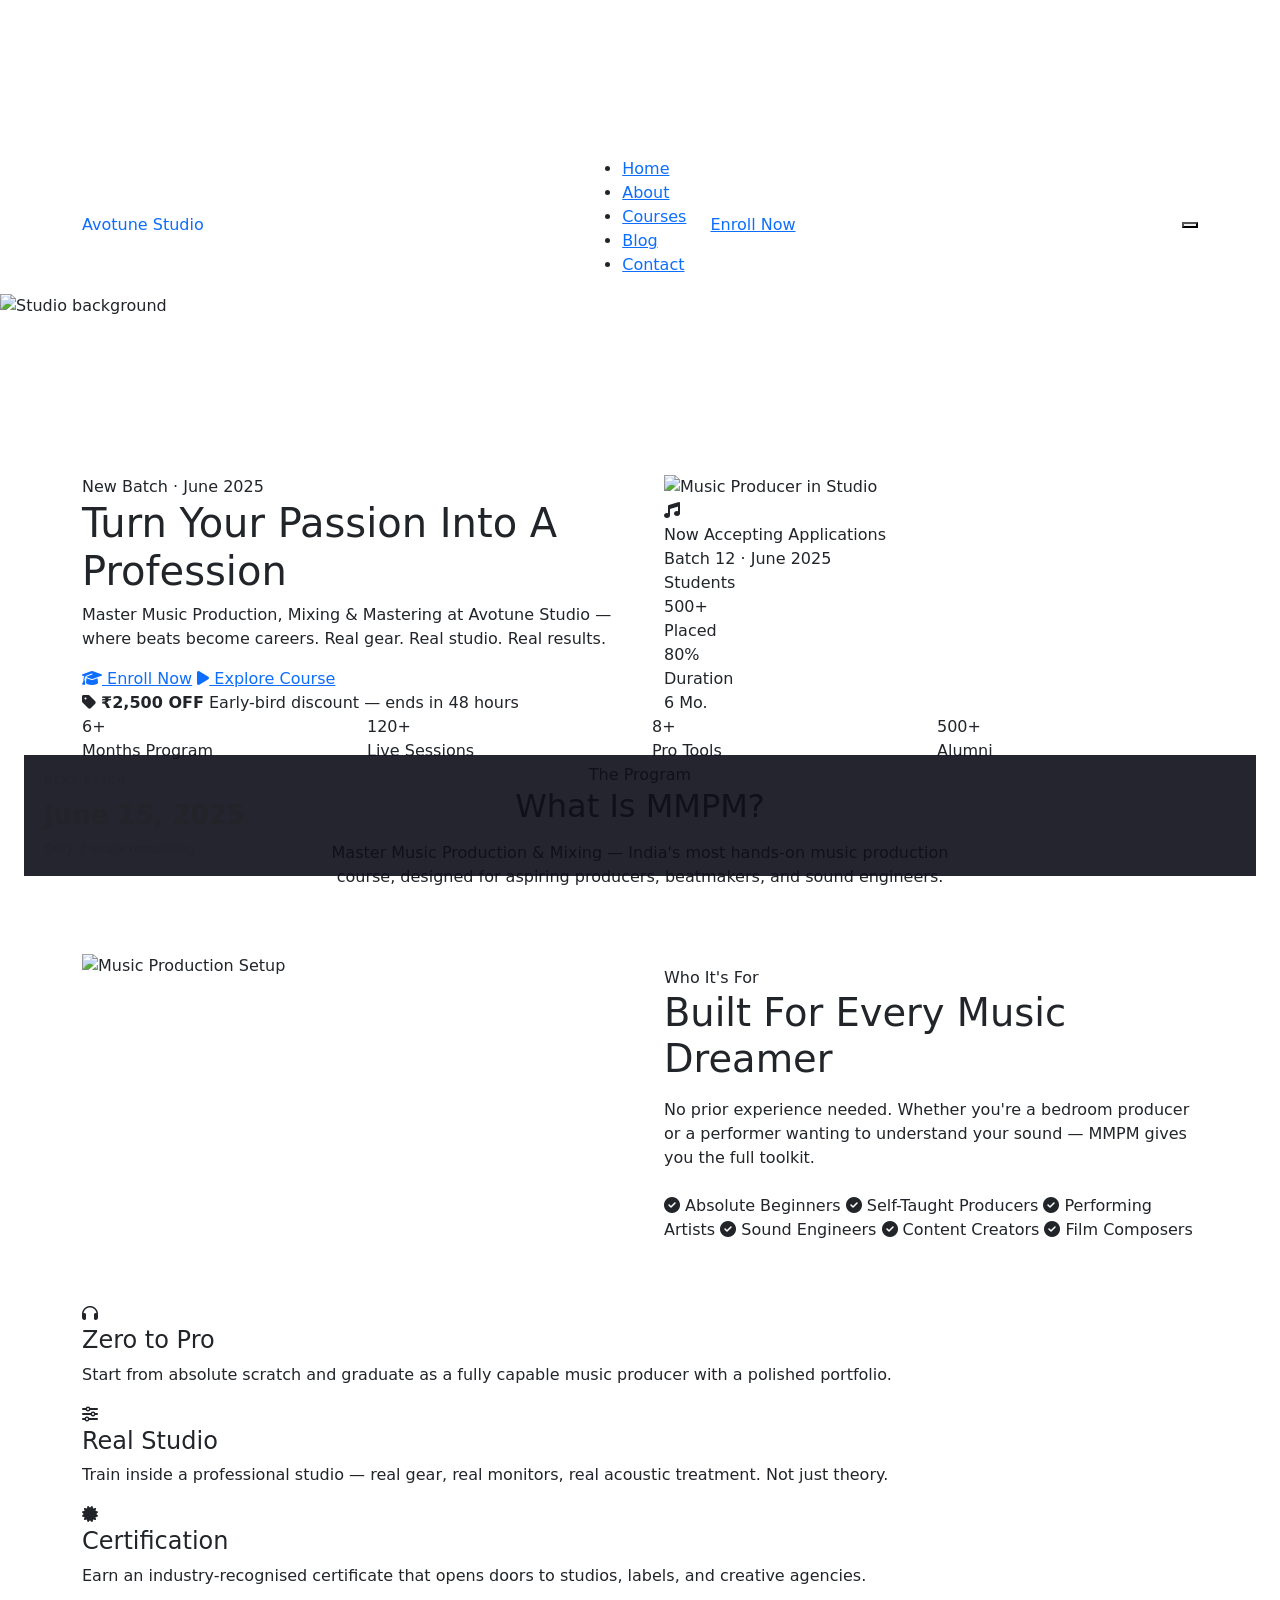
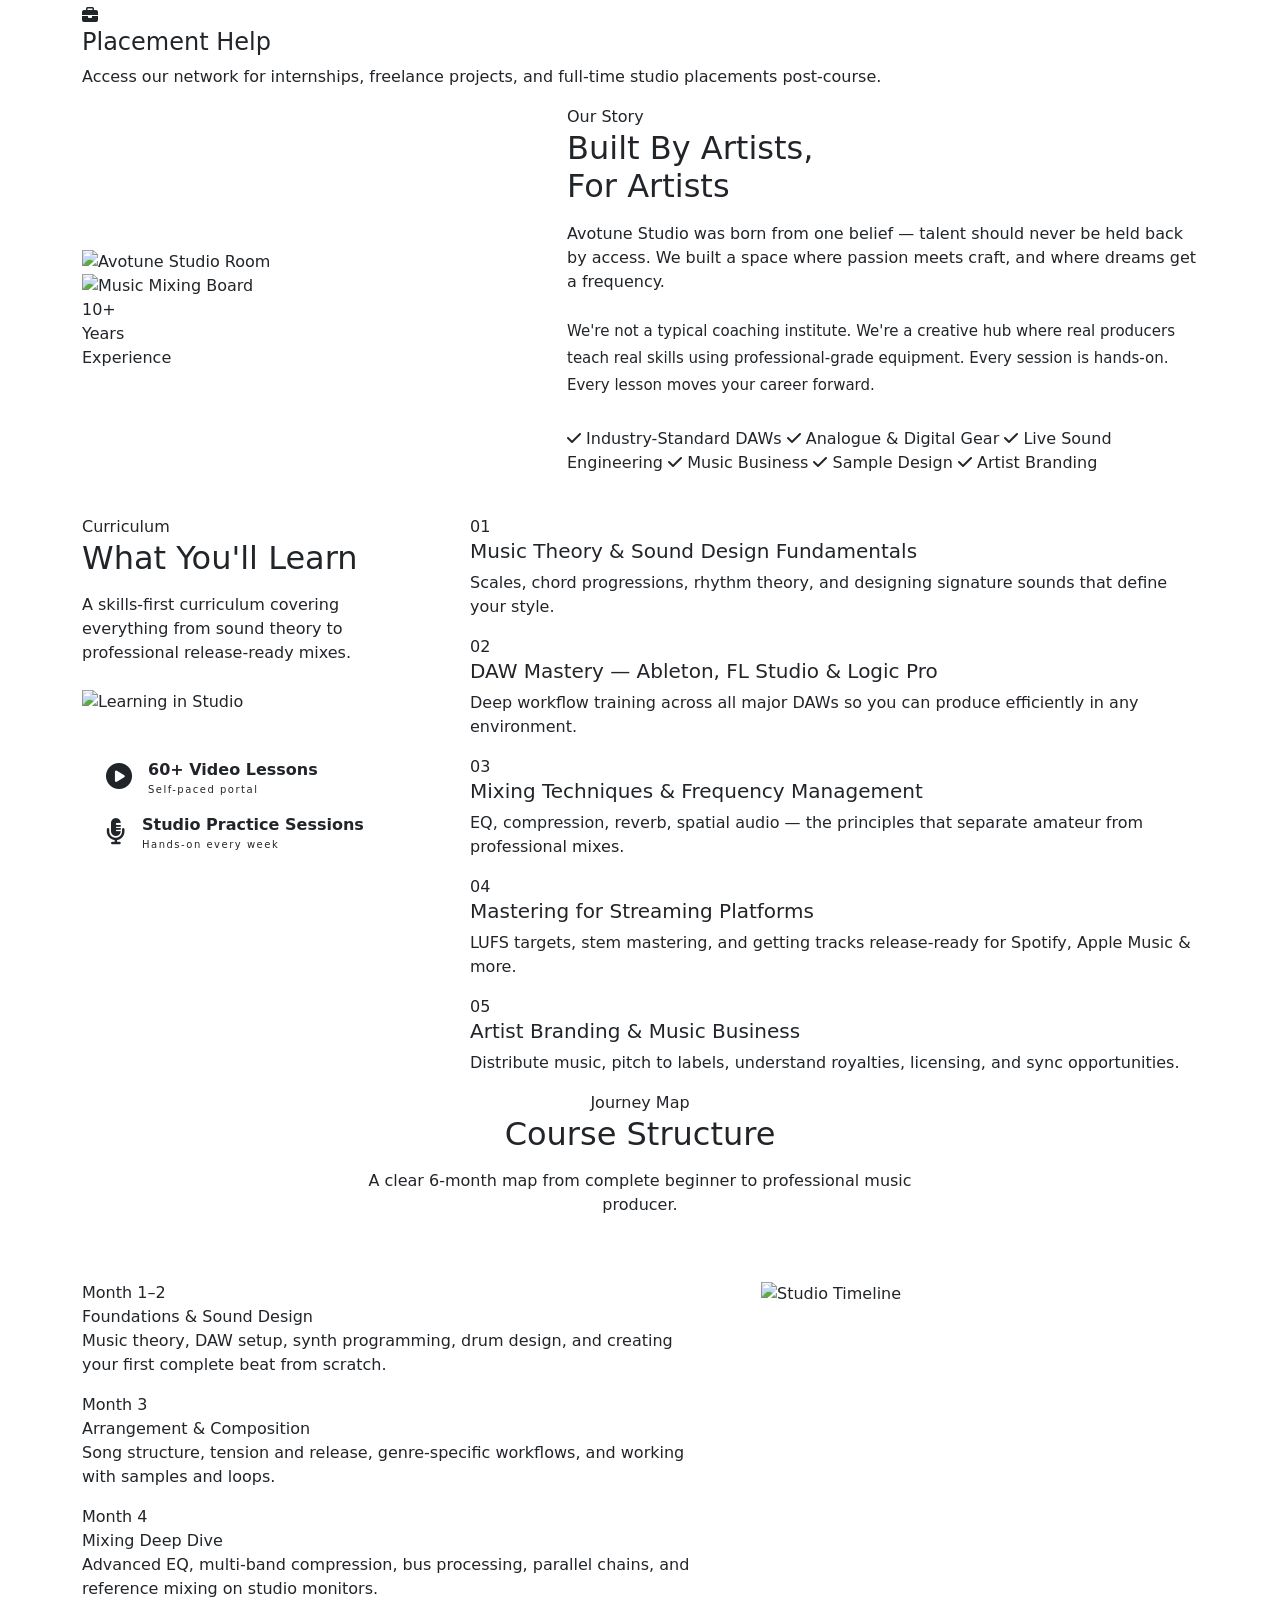
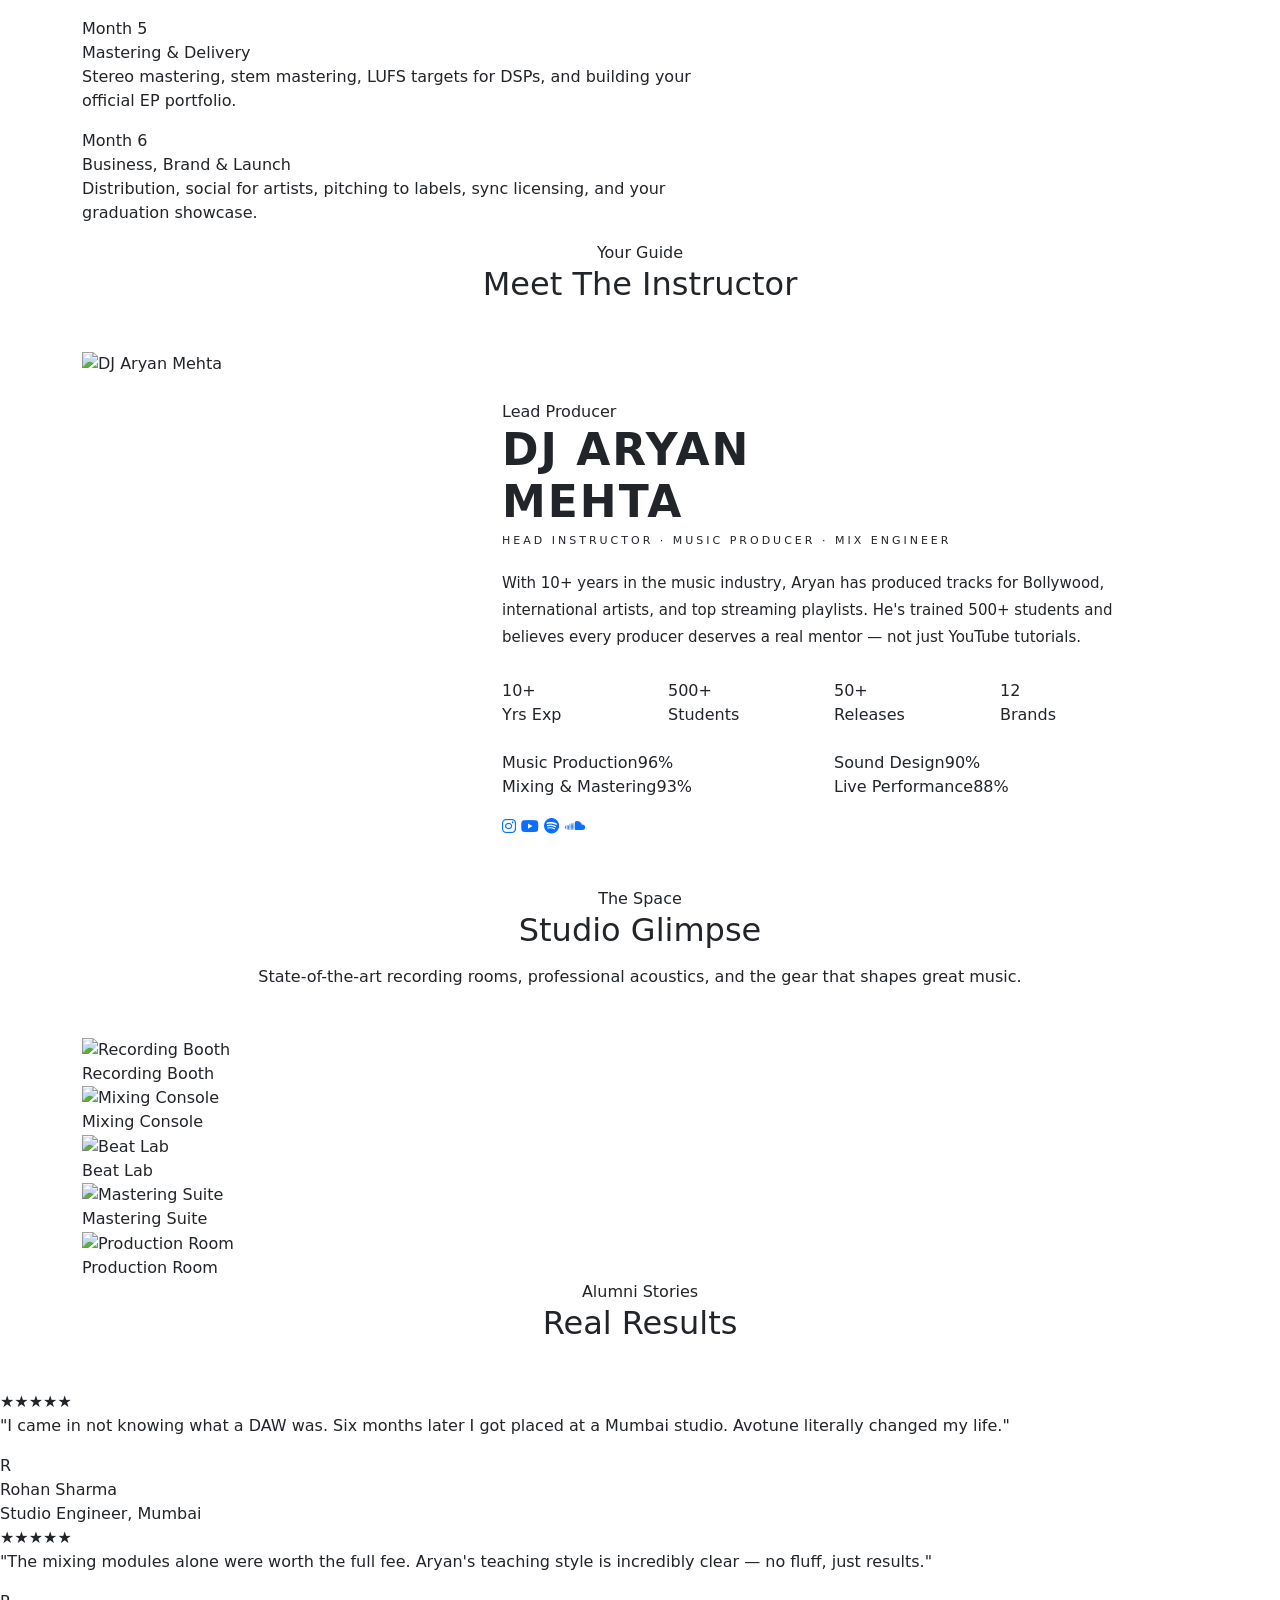
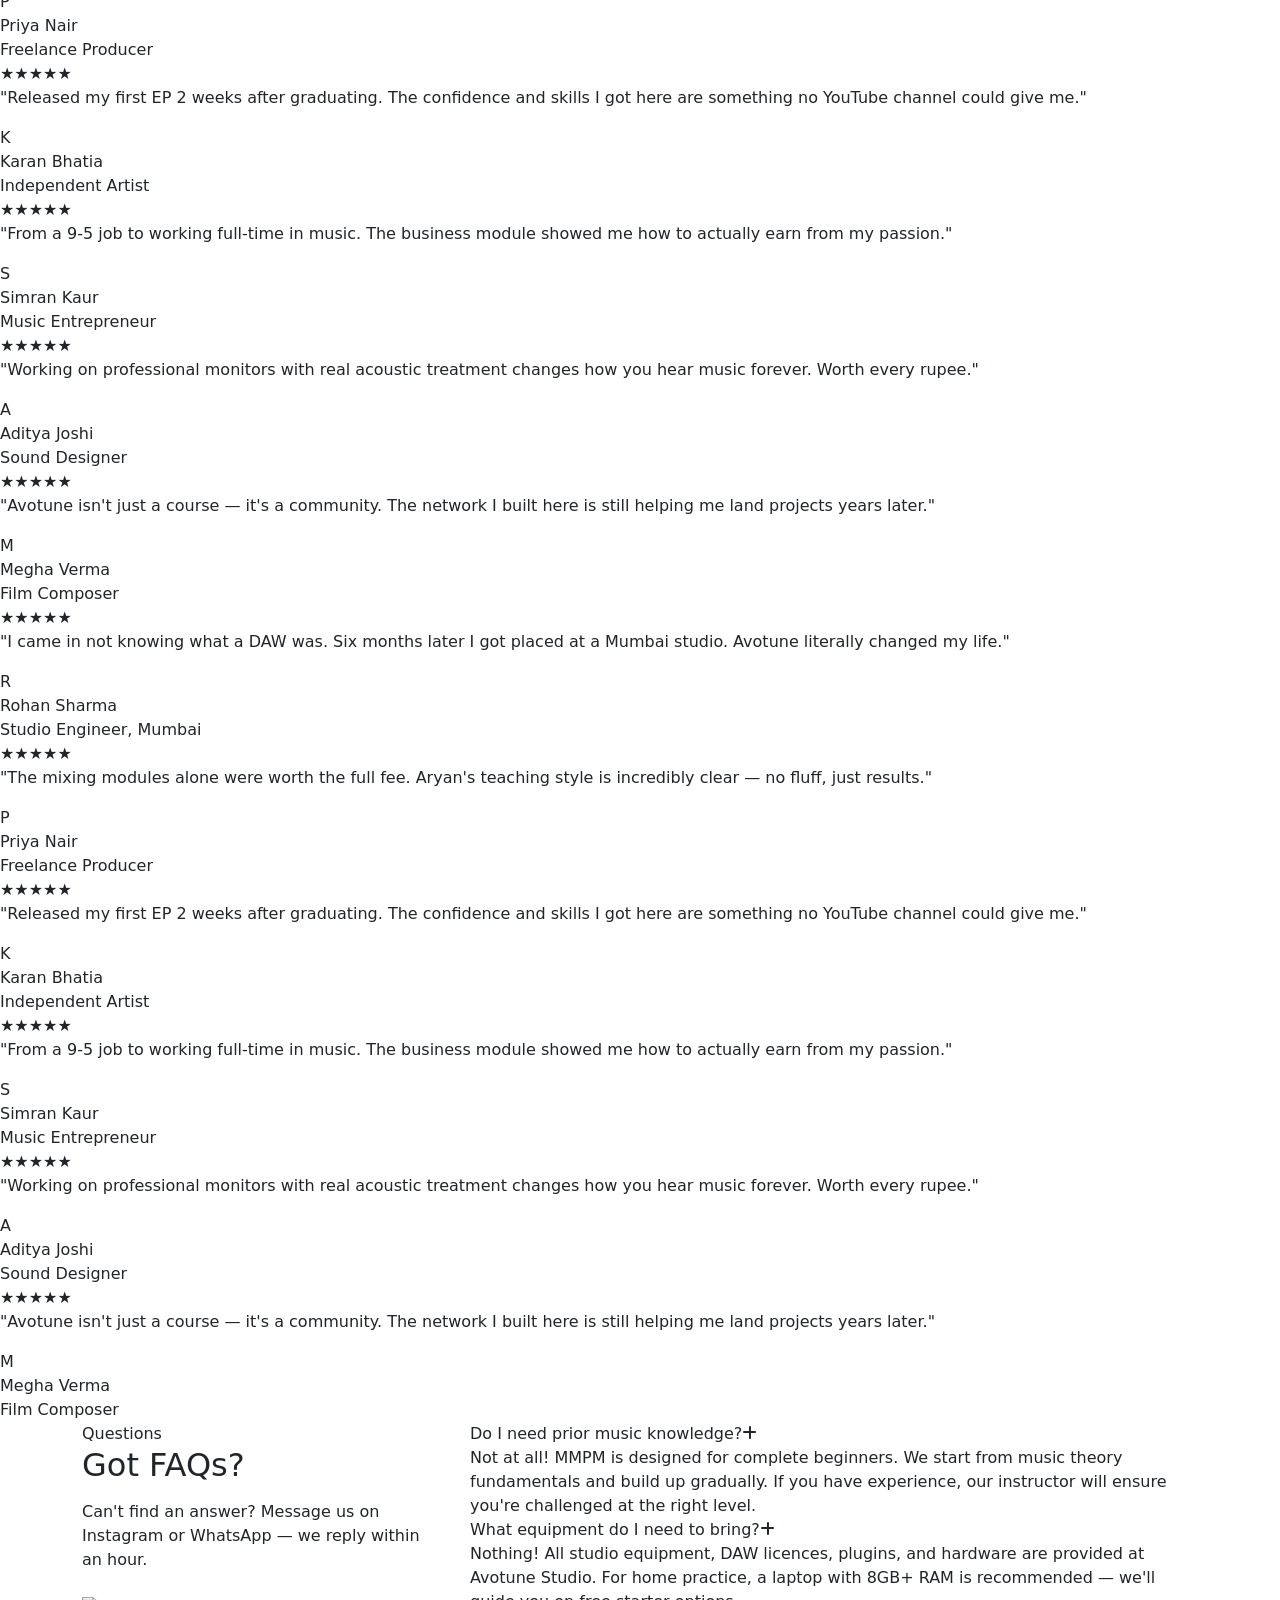
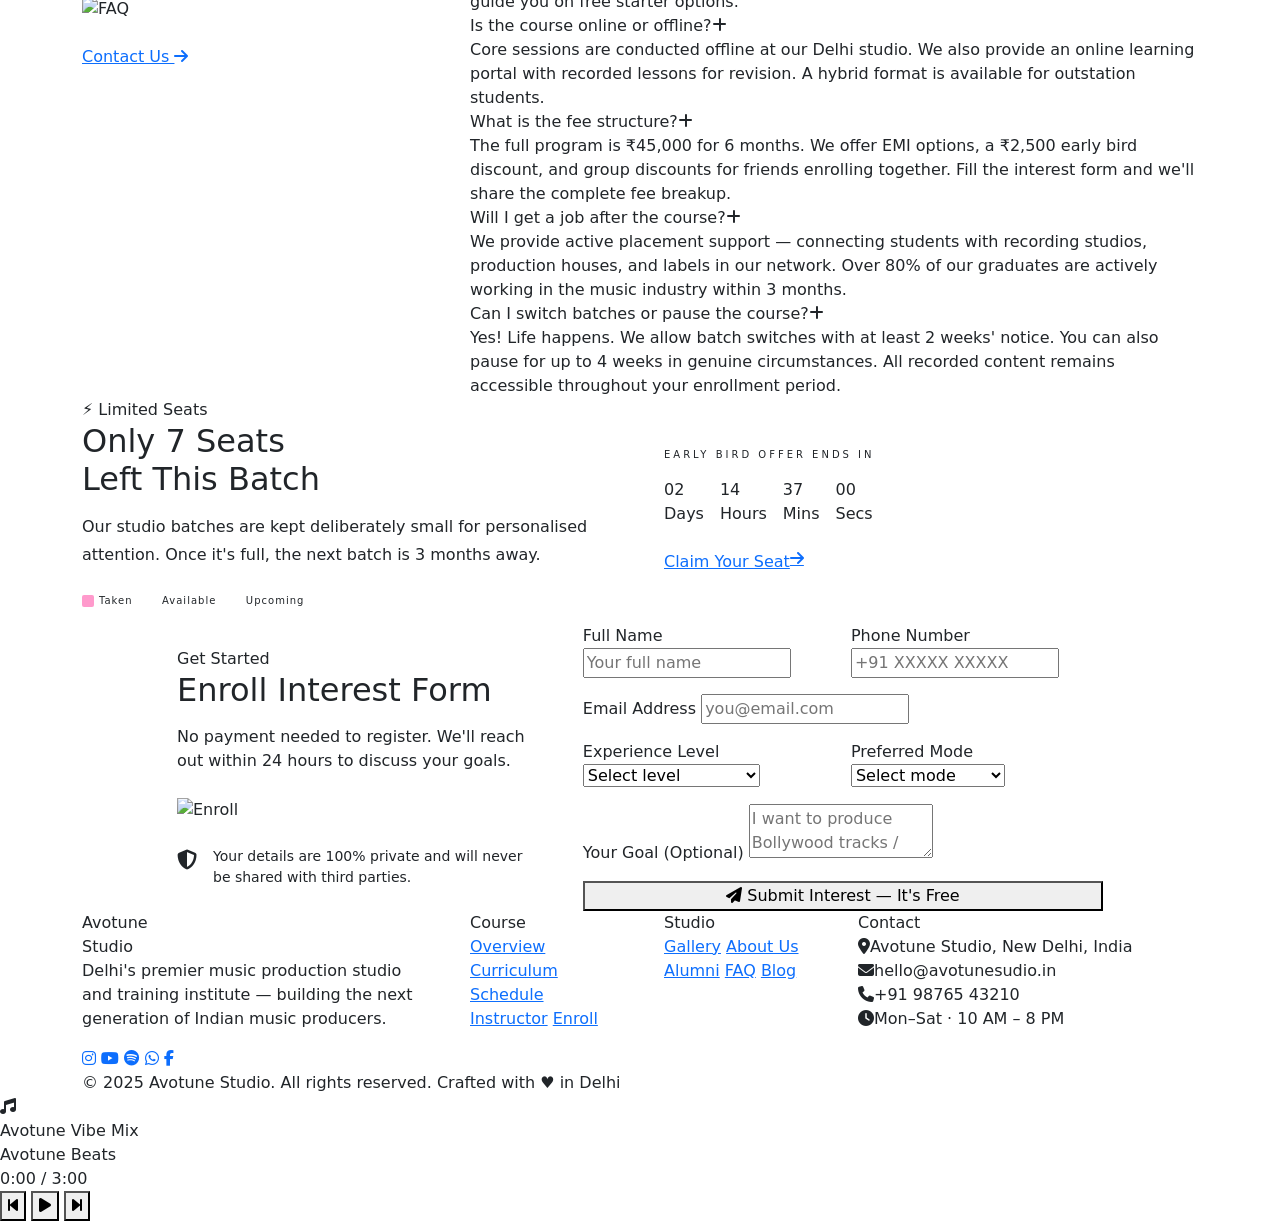
==== commit 62c1f742: "Add files via upload" ====
--- a/index.html
+++ b/index.html
@@ -3,1630 +3,949 @@
 <head>
   <meta charset="UTF-8" />
   <meta name="viewport" content="width=device-width, initial-scale=1.0"/>
-  <title>Avotune Studio – Master Music Production</title>
+  <meta name="description" content="Avotune Studio — India's premier music production school. Master Music Production, Mixing & Mastering with hands-on studio training."/>
+  <title>Avotune Studio — Master Music Production</title>
+
+  <!-- Bootstrap -->
   <link href="https://cdnjs.cloudflare.com/ajax/libs/bootstrap/5.3.2/css/bootstrap.min.css" rel="stylesheet"/>
+  <!-- Icons -->
   <link href="https://cdnjs.cloudflare.com/ajax/libs/font-awesome/6.5.0/css/all.min.css" rel="stylesheet"/>
-  <link href="https://fonts.googleapis.com/css2?family=Bebas+Neue&family=Rajdhani:wght@300;400;500;600;700&family=Space+Mono:ital,wght@0,400;0,700;1,400&display=swap" rel="stylesheet"/>
-
-  <style>
-    :root {
-      --pink: #ff2d9b;
-      --cyan: #00d4ff;
-      --purple: #8b2fc9;
-      --dark: #050508;
-      --dark2: #0d0d14;
-      --dark3: #12121c;
-      --card: #151520;
-      --border: rgba(255,255,255,0.06);
-      --text: #e8e8f0;
-      --muted: #888899;
-      --grad: linear-gradient(135deg, var(--pink), var(--cyan));
-      --grad2: linear-gradient(135deg, var(--purple), var(--pink));
-    }
-
-    * { margin: 0; padding: 0; box-sizing: border-box; }
-    html { scroll-behavior: smooth; }
-
-    body {
-      background: var(--dark);
-      color: var(--text);
-      font-family: 'Rajdhani', sans-serif;
-      font-size: 17px;
-      overflow-x: hidden;
-    }
-
-    /* ── CUSTOM CURSOR ─────────────────────────── */
-    .cursor { width: 12px; height: 12px; background: var(--pink); border-radius: 50%; position: fixed; pointer-events: none; z-index: 9999; transform: translate(-50%,-50%); transition: transform .1s, width .2s, height .2s; }
-    .cursor-ring { width: 36px; height: 36px; border: 1px solid rgba(255,45,155,.4); border-radius: 50%; position: fixed; pointer-events: none; z-index: 9998; transform: translate(-50%,-50%); transition: transform .12s ease, width .2s, height .2s; }
-
-    /* ── SCROLLBAR ─────────────────────────────── */
-    ::-webkit-scrollbar { width: 4px; }
-    ::-webkit-scrollbar-track { background: var(--dark); }
-    ::-webkit-scrollbar-thumb { background: var(--pink); border-radius: 4px; }
-
-    /* ── NOISE OVERLAY ────────────────────────── */
-    body::before {
-      content: '';
-      position: fixed; inset: 0;
-      background-image: url("data:image/svg+xml,%3Csvg viewBox='0 0 200 200' xmlns='http://www.w3.org/2000/svg'%3E%3Cfilter id='n'%3E%3CfeTurbulence type='fractalNoise' baseFrequency='0.9' numOctaves='4' stitchTiles='stitch'/%3E%3C/filter%3E%3Crect width='100%25' height='100%25' filter='url(%23n)' opacity='0.03'/%3E%3C/svg%3E");
-      pointer-events: none; z-index: 1; opacity: .5;
-    }
-
-    /* ── NAV ───────────────────────────────────── */
-    .navbar {
-      position: fixed; top: 0; width: 100%; z-index: 1000;
-      padding: 18px 0;
-      background: rgba(5,5,8,0);
-      backdrop-filter: blur(0px);
-      transition: all .4s;
-    }
-    .navbar.scrolled {
-      background: rgba(5,5,8,.92);
-      backdrop-filter: blur(20px);
-      padding: 12px 0;
-      border-bottom: 1px solid var(--border);
-    }
-    .navbar-brand img { height: 48px; }
-    .nav-link {
-      font-family: 'Rajdhani', sans-serif;
-      font-weight: 600;
-      font-size: 14px;
-      letter-spacing: 2px;
-      text-transform: uppercase;
-      color: var(--muted) !important;
-      padding: 8px 16px !important;
-      transition: color .3s;
-    }
-    .nav-link:hover { color: var(--pink) !important; }
-    .nav-cta {
-      background: var(--grad);
-      color: #fff !important;
-      border-radius: 4px;
-      padding: 8px 22px !important;
-      font-weight: 700;
-      letter-spacing: 1.5px;
-    }
-    .nav-cta:hover { opacity: .85; }
-    .navbar-toggler { border: 1px solid var(--border); color: var(--pink); }
-    .navbar-toggler-icon { filter: invert(1); }
-
-    /* ── HERO ──────────────────────────────────── */
-    #hero {
-      min-height: 100vh;
-      display: flex; align-items: center;
-      position: relative;
-      overflow: hidden;
-      padding-top: 80px;
-    }
-    .hero-bg {
-      position: absolute; inset: 0;
-      background: radial-gradient(ellipse 80% 60% at 50% 40%, rgba(139,47,201,.18) 0%, transparent 65%),
-                  radial-gradient(ellipse 40% 40% at 80% 70%, rgba(0,212,255,.1) 0%, transparent 60%),
-                  radial-gradient(ellipse 40% 40% at 20% 30%, rgba(255,45,155,.1) 0%, transparent 60%);
-    }
-    .hero-grid {
-      position: absolute; inset: 0;
-      background-image: linear-gradient(var(--border) 1px, transparent 1px),
-                        linear-gradient(90deg, var(--border) 1px, transparent 1px);
-      background-size: 60px 60px;
-      mask-image: radial-gradient(ellipse at center, black 30%, transparent 75%);
-    }
-    .hero-tag {
-      display: inline-block;
-      font-family: 'Space Mono', monospace;
-      font-size: 11px;
-      letter-spacing: 3px;
-      text-transform: uppercase;
-      color: var(--pink);
-      border: 1px solid rgba(255,45,155,.3);
-      padding: 6px 16px;
-      border-radius: 2px;
-      margin-bottom: 24px;
-      animation: fadeUp .8s ease both;
-    }
-    .hero h1 {
-      font-family: 'Bebas Neue', sans-serif;
-      font-size: clamp(52px, 9vw, 120px);
-      line-height: .95;
-      letter-spacing: 2px;
-      animation: fadeUp .8s ease .1s both;
-    }
-    .hero h1 .grad-text {
-      background: var(--grad);
-      -webkit-background-clip: text;
-      -webkit-text-fill-color: transparent;
-      background-clip: text;
-    }
-    .hero-sub {
-      font-size: 18px;
-      color: var(--muted);
-      max-width: 480px;
-      line-height: 1.6;
-      margin: 20px 0 36px;
-      animation: fadeUp .8s ease .2s both;
-    }
-    .hero-btns { animation: fadeUp .8s ease .3s both; display: flex; gap: 14px; flex-wrap: wrap; }
-    .btn-primary-glow {
-      background: var(--grad);
-      color: #fff;
-      font-family: 'Rajdhani', sans-serif;
-      font-weight: 700;
-      font-size: 15px;
-      letter-spacing: 2px;
-      text-transform: uppercase;
-      border: none;
-      padding: 14px 36px;
-      border-radius: 4px;
-      cursor: pointer;
-      position: relative;
-      overflow: hidden;
-      transition: transform .2s, box-shadow .2s;
-      box-shadow: 0 0 30px rgba(255,45,155,.35);
-    }
-    .btn-primary-glow:hover { transform: translateY(-2px); box-shadow: 0 0 50px rgba(255,45,155,.55); }
-    .btn-outline-glow {
-      background: transparent;
-      color: var(--cyan);
-      font-family: 'Rajdhani', sans-serif;
-      font-weight: 700;
-      font-size: 15px;
-      letter-spacing: 2px;
-      text-transform: uppercase;
-      border: 1px solid rgba(0,212,255,.4);
-      padding: 14px 36px;
-      border-radius: 4px;
-      cursor: pointer;
-      transition: all .2s;
-    }
-    .btn-outline-glow:hover { background: rgba(0,212,255,.08); border-color: var(--cyan); }
-
-    /* ── OFFER BADGE ──────────────────────────── */
-    .offer-badge {
-      animation: fadeUp .8s ease .4s both;
-      display: inline-flex; align-items: center; gap: 10px;
-      margin-top: 28px;
-      background: rgba(255,45,155,.08);
-      border: 1px solid rgba(255,45,155,.2);
-      border-radius: 4px;
-      padding: 12px 20px;
-      font-size: 14px;
-      color: var(--muted);
-    }
-    .offer-badge strong { color: var(--pink); }
-    .pulse-dot { width: 8px; height: 8px; background: var(--pink); border-radius: 50%; animation: pulse 1.5s infinite; }
-
-    /* ── HERO VISUAL ───────────────────────────── */
-    .hero-visual {
-      position: relative;
-      display: flex; justify-content: center; align-items: center;
-      height: 500px;
-      animation: fadeUp .8s ease .2s both;
-    }
-    .vinyl-wrap {
-      position: relative;
-      width: 320px; height: 320px;
-    }
-    .vinyl {
-      width: 100%; height: 100%;
-      border-radius: 50%;
-      background: radial-gradient(circle at 30% 30%, #2a0a3a, #0a0a14);
-      border: 2px solid rgba(255,45,155,.3);
-      animation: spin 8s linear infinite;
-      position: relative;
-      box-shadow: 0 0 60px rgba(139,47,201,.4), 0 0 120px rgba(255,45,155,.15);
-    }
-    .vinyl::before {
-      content: '';
-      position: absolute; inset: 15px;
-      border-radius: 50%;
-      border: 1px solid rgba(0,212,255,.2);
-    }
-    .vinyl::after {
-      content: '';
-      position: absolute; inset: 45px;
-      border-radius: 50%;
-      border: 1px solid rgba(255,45,155,.2);
-    }
-    .vinyl-center {
-      position: absolute; top: 50%; left: 50%;
-      transform: translate(-50%,-50%);
-      width: 60px; height: 60px;
-      border-radius: 50%;
-      background: var(--grad);
-      display: flex; align-items: center; justify-content: center;
-      font-size: 20px;
-      box-shadow: 0 0 30px rgba(255,45,155,.5);
-      z-index: 2;
-      animation: counter-spin 8s linear infinite;
-    }
-    .vinyl-grooves {
-      position: absolute; inset: 0;
-      border-radius: 50%;
-      background: repeating-radial-gradient(circle at center, transparent 0px, transparent 8px, rgba(255,255,255,.03) 8px, rgba(255,255,255,.03) 9px);
-    }
-    .hero-ring {
-      position: absolute;
-      border-radius: 50%;
-      border: 1px solid;
-      animation: ripple 3s ease-out infinite;
-    }
-    .hr1 { width: 360px; height: 360px; border-color: rgba(255,45,155,.15); animation-delay: 0s; }
-    .hr2 { width: 420px; height: 420px; border-color: rgba(0,212,255,.1); animation-delay: 1s; }
-    .hr3 { width: 480px; height: 480px; border-color: rgba(139,47,201,.07); animation-delay: 2s; }
-
-    .eq-bars {
-      position: absolute;
-      bottom: 20px; left: 50%;
-      transform: translateX(-50%);
-      display: flex; gap: 5px; align-items: flex-end;
-    }
-    .eq-bar {
-      width: 6px;
-      background: var(--grad);
-      border-radius: 3px 3px 0 0;
-      animation: eq var(--d, .8s) ease-in-out infinite alternate;
-    }
-
-    /* ── WAVEFORM CANVAS ──────────────────────── */
-    #waveCanvas {
-      position: absolute;
-      bottom: 0; left: 0; right: 0;
-      width: 100%; height: 120px;
-      opacity: .4;
-    }
-
-    /* ── STATS BAR ─────────────────────────────── */
-    #stats {
-      background: var(--dark2);
-      border-top: 1px solid var(--border);
-      border-bottom: 1px solid var(--border);
-      padding: 28px 0;
-      position: relative; z-index: 2;
-    }
-    .stat-item {
-      text-align: center;
-      padding: 10px 0;
-      border-right: 1px solid var(--border);
-    }
-    .stat-item:last-child { border-right: none; }
-    .stat-num {
-      font-family: 'Bebas Neue', sans-serif;
-      font-size: 42px;
-      line-height: 1;
-      background: var(--grad);
-      -webkit-background-clip: text;
-      -webkit-text-fill-color: transparent;
-      background-clip: text;
-    }
-    .stat-label {
-      font-size: 12px;
-      letter-spacing: 2px;
-      text-transform: uppercase;
-      color: var(--muted);
-      margin-top: 4px;
-    }
-
-    /* ── SECTIONS COMMON ───────────────────────── */
-    section { position: relative; z-index: 2; }
-    .section-tag {
-      font-family: 'Space Mono', monospace;
-      font-size: 11px;
-      letter-spacing: 3px;
-      text-transform: uppercase;
-      color: var(--pink);
-      margin-bottom: 12px;
-    }
-    .section-title {
-      font-family: 'Bebas Neue', sans-serif;
-      font-size: clamp(36px, 5vw, 64px);
-      line-height: 1;
-      letter-spacing: 2px;
-    }
-    .section-sub { color: var(--muted); font-size: 16px; line-height: 1.7; max-width: 560px; margin-top: 12px; }
-
-    /* ── WHAT IS MMPM ──────────────────────────── */
-    #about-course { padding: 100px 0; }
-    .course-card {
-      background: var(--card);
-      border: 1px solid var(--border);
-      border-radius: 12px;
-      padding: 40px;
-      position: relative;
-      overflow: hidden;
-      transition: transform .3s, box-shadow .3s;
-    }
-    .course-card:hover { transform: translateY(-6px); box-shadow: 0 20px 60px rgba(0,0,0,.4); }
-    .course-card::before {
-      content: '';
-      position: absolute; top: 0; left: 0;
-      width: 100%; height: 3px;
-      background: var(--grad);
-    }
-    .course-icon {
-      width: 56px; height: 56px;
-      border-radius: 12px;
-      background: rgba(255,45,155,.1);
-      border: 1px solid rgba(255,45,155,.2);
-      display: flex; align-items: center; justify-content: center;
-      font-size: 22px; color: var(--pink);
-      margin-bottom: 20px;
-    }
-    .course-card h4 { font-family: 'Bebas Neue', sans-serif; font-size: 26px; letter-spacing: 1px; margin-bottom: 10px; }
-    .course-card p { color: var(--muted); font-size: 15px; line-height: 1.7; }
-
-    /* ── ABOUT US ──────────────────────────────── */
-    #about { padding: 100px 0; background: var(--dark2); }
-    .about-visual {
-      position: relative;
-      border-radius: 16px;
-      overflow: hidden;
-    }
-    .about-img-placeholder {
-      width: 100%; aspect-ratio: 4/3;
-      background: linear-gradient(135deg, #1a0a2e, #0a1a2e);
-      border-radius: 16px;
-      border: 1px solid var(--border);
-      display: flex; align-items: center; justify-content: center;
-      position: relative;
-      overflow: hidden;
-    }
-    .about-img-placeholder::before {
-      content: '';
-      position: absolute; inset: 0;
-      background: radial-gradient(circle at 40% 40%, rgba(139,47,201,.3), transparent 60%),
-                  radial-gradient(circle at 70% 70%, rgba(0,212,255,.2), transparent 60%);
-    }
-    .about-icon-big { font-size: 80px; color: rgba(255,255,255,.08); }
-    .about-accent {
-      position: absolute;
-      bottom: -1px; left: -1px; right: -1px;
-      height: 40%;
-      background: linear-gradient(transparent, var(--dark2));
-    }
-    .value-chip {
-      display: inline-flex; align-items: center; gap: 8px;
-      background: var(--card);
-      border: 1px solid var(--border);
-      border-radius: 100px;
-      padding: 8px 18px;
-      font-size: 13px;
-      margin: 5px 4px;
-      letter-spacing: 1px;
-      transition: border-color .2s;
-    }
-    .value-chip:hover { border-color: var(--pink); }
-    .value-chip i { color: var(--pink); font-size: 12px; }
-
-    /* ── WHAT YOU'LL LEARN ─────────────────────── */
-    #learn { padding: 100px 0; }
-    .learn-item {
-      display: flex; gap: 20px; align-items: flex-start;
-      padding: 24px;
-      border: 1px solid var(--border);
-      border-radius: 10px;
-      margin-bottom: 16px;
-      background: var(--card);
-      transition: all .3s;
-      cursor: default;
-    }
-    .learn-item:hover { border-color: rgba(255,45,155,.3); transform: translateX(6px); }
-    .learn-num {
-      font-family: 'Bebas Neue', sans-serif;
-      font-size: 36px;
-      color: rgba(255,45,155,.25);
-      line-height: 1;
-      min-width: 42px;
-    }
-    .learn-item h5 { font-family: 'Rajdhani', sans-serif; font-weight: 700; font-size: 18px; margin-bottom: 4px; }
-    .learn-item p { color: var(--muted); font-size: 14px; line-height: 1.6; margin: 0; }
-
-    /* ── COURSE STRUCTURE ──────────────────────── */
-    #structure { padding: 100px 0; background: var(--dark2); }
-    .timeline {
-      position: relative;
-      padding-left: 30px;
-    }
-    .timeline::before {
-      content: '';
-      position: absolute; top: 0; left: 8px; bottom: 0;
-      width: 2px;
-      background: linear-gradient(to bottom, var(--pink), var(--cyan), transparent);
-    }
-    .timeline-item {
-      position: relative;
-      padding: 0 0 40px 30px;
-    }
-    .timeline-dot {
-      position: absolute; left: -26px; top: 4px;
-      width: 18px; height: 18px;
-      border-radius: 50%;
-      background: var(--grad);
-      border: 3px solid var(--dark2);
-      box-shadow: 0 0 16px rgba(255,45,155,.4);
-    }
-    .timeline-week {
-      font-family: 'Space Mono', monospace;
-      font-size: 11px;
-      letter-spacing: 2px;
-      color: var(--cyan);
-      text-transform: uppercase;
-      margin-bottom: 6px;
-    }
-    .timeline-title { font-family: 'Bebas Neue', sans-serif; font-size: 24px; letter-spacing: 1px; margin-bottom: 6px; }
-    .timeline-desc { color: var(--muted); font-size: 14px; line-height: 1.6; }
-
-    /* ── INSTRUCTOR ────────────────────────────── */
-    #instructor { padding: 100px 0; }
-    .instructor-card {
-      background: var(--card);
-      border: 1px solid var(--border);
-      border-radius: 16px;
-      overflow: hidden;
-      position: relative;
-    }
-    .instructor-card::after {
-      content: '';
-      position: absolute; top: 0; right: 0;
-      width: 300px; height: 300px;
-      background: radial-gradient(circle, rgba(139,47,201,.15), transparent 70%);
-      pointer-events: none;
-    }
-    .instructor-avatar {
-      width: 140px; height: 140px;
-      border-radius: 50%;
-      background: linear-gradient(135deg, #2a0a3e, #0a1a3e);
-      border: 3px solid;
-      border-image: var(--grad) 1;
-      display: flex; align-items: center; justify-content: center;
-      font-size: 50px;
-      color: var(--muted);
-      position: relative;
-      overflow: hidden;
-    }
-    .instructor-avatar::before {
-      content: '';
-      position: absolute; inset: 0;
-      background: radial-gradient(circle at 30% 30%, rgba(255,45,155,.2), transparent);
-    }
-    .badge-stat {
-      background: rgba(255,45,155,.1);
-      border: 1px solid rgba(255,45,155,.2);
-      border-radius: 6px;
-      padding: 14px 20px;
-      text-align: center;
-    }
-    .badge-stat-num { font-family: 'Bebas Neue', sans-serif; font-size: 32px; color: var(--pink); line-height: 1; }
-    .badge-stat-label { font-size: 12px; color: var(--muted); letter-spacing: 1px; }
-    .skill-bar-wrap { margin-bottom: 16px; }
-    .skill-bar-label { display: flex; justify-content: space-between; font-size: 13px; color: var(--muted); margin-bottom: 6px; letter-spacing: 1px; }
-    .skill-bar { height: 4px; background: var(--border); border-radius: 4px; overflow: hidden; }
-    .skill-fill { height: 100%; border-radius: 4px; background: var(--grad); width: 0; transition: width 1.5s ease; }
-
-    /* ── GALLERY ───────────────────────────────── */
-    #gallery { padding: 100px 0; background: var(--dark2); }
-    .gallery-grid {
-      display: grid;
-      grid-template-columns: repeat(3, 1fr);
-      grid-template-rows: auto auto;
-      gap: 16px;
-    }
-    .gallery-item {
-      border-radius: 12px;
-      overflow: hidden;
-      position: relative;
-      cursor: pointer;
-    }
-    .gallery-item:first-child { grid-row: span 2; }
-    .gallery-placeholder {
-      width: 100%; height: 100%;
-      min-height: 200px;
-      background: var(--card);
-      border: 1px solid var(--border);
-      border-radius: 12px;
-      display: flex; align-items: center; justify-content: center;
-      flex-direction: column; gap: 10px;
-      color: var(--muted);
-      font-size: 13px;
-      letter-spacing: 1px;
-      transition: all .3s;
-      position: relative;
-      overflow: hidden;
-    }
-    .gallery-placeholder::before {
-      content: '';
-      position: absolute; inset: 0;
-      background: radial-gradient(circle at var(--mx, 50%) var(--my, 50%), rgba(255,45,155,.08), transparent 60%);
-      opacity: 0;
-      transition: opacity .3s;
-    }
-    .gallery-item:hover .gallery-placeholder::before { opacity: 1; }
-    .gallery-item:hover .gallery-placeholder { border-color: rgba(255,45,155,.3); }
-    .gallery-placeholder i { font-size: 32px; color: rgba(255,45,155,.3); }
-    .gallery-item:first-child .gallery-placeholder { min-height: 420px; }
-
-    /* ── TESTIMONIALS ──────────────────────────── */
-    #testimonials { padding: 100px 0; }
-    .testimonial-track { display: flex; gap: 20px; animation: slide 30s linear infinite; width: max-content; }
-    .testimonials-outer { overflow: hidden; position: relative; }
-    .testimonials-outer::before, .testimonials-outer::after {
-      content: '';
-      position: absolute; top: 0; bottom: 0; width: 120px; z-index: 2;
-      pointer-events: none;
-    }
-    .testimonials-outer::before { left: 0; background: linear-gradient(to right, var(--dark), transparent); }
-    .testimonials-outer::after { right: 0; background: linear-gradient(to left, var(--dark), transparent); }
-    .tcard {
-      width: 320px;
-      flex-shrink: 0;
-      background: var(--card);
-      border: 1px solid var(--border);
-      border-radius: 12px;
-      padding: 28px;
-      transition: border-color .3s;
-    }
-    .tcard:hover { border-color: rgba(255,45,155,.3); }
-    .tcard-stars { color: #ffd43b; font-size: 14px; margin-bottom: 12px; }
-    .tcard-text { color: var(--muted); font-size: 15px; line-height: 1.7; margin-bottom: 20px; font-style: italic; }
-    .tcard-author { display: flex; gap: 12px; align-items: center; }
-    .tcard-avatar {
-      width: 42px; height: 42px; border-radius: 50%;
-      background: var(--grad2);
-      display: flex; align-items: center; justify-content: center;
-      font-family: 'Bebas Neue', sans-serif; font-size: 18px;
-    }
-    .tcard-name { font-weight: 700; font-size: 15px; }
-    .tcard-role { font-size: 12px; color: var(--muted); letter-spacing: 1px; }
-
-    /* ── FAQ ───────────────────────────────────── */
-    #faq { padding: 100px 0; background: var(--dark2); }
-    .faq-item {
-      border: 1px solid var(--border);
-      border-radius: 10px;
-      margin-bottom: 12px;
-      overflow: hidden;
-      transition: border-color .3s;
-    }
-    .faq-item.open { border-color: rgba(255,45,155,.3); }
-    .faq-q {
-      padding: 20px 24px;
-      display: flex; justify-content: space-between; align-items: center;
-      cursor: pointer;
-      font-weight: 600; font-size: 16px;
-      letter-spacing: .5px;
-      transition: color .3s;
-    }
-    .faq-item.open .faq-q { color: var(--pink); }
-    .faq-icon { width: 28px; height: 28px; border-radius: 50%; border: 1px solid var(--border); display: flex; align-items: center; justify-content: center; font-size: 12px; transition: all .3s; flex-shrink: 0; }
-    .faq-item.open .faq-icon { background: var(--pink); border-color: var(--pink); transform: rotate(45deg); }
-    .faq-a {
-      max-height: 0; overflow: hidden;
-      padding: 0 24px;
-      color: var(--muted);
-      font-size: 15px; line-height: 1.7;
-      transition: max-height .4s ease, padding .3s;
-    }
-    .faq-item.open .faq-a { max-height: 300px; padding: 0 24px 20px; }
-
-    /* ── URGENCY ───────────────────────────────── */
-    #urgency { padding: 80px 0; position: relative; overflow: hidden; }
-    .urgency-bg {
-      position: absolute; inset: 0;
-      background: linear-gradient(135deg, rgba(139,47,201,.12), rgba(255,45,155,.12));
-      border-top: 1px solid rgba(255,45,155,.15);
-      border-bottom: 1px solid rgba(255,45,155,.15);
-    }
-    .urgency-bg::before {
-      content: '';
-      position: absolute; inset: 0;
-      background: radial-gradient(ellipse at center, rgba(255,45,155,.08), transparent 70%);
-    }
-    .countdown { display: flex; gap: 16px; }
-    .cd-block {
-      background: var(--card);
-      border: 1px solid var(--border);
-      border-radius: 8px;
-      padding: 16px 20px;
-      text-align: center;
-      min-width: 80px;
-    }
-    .cd-num { font-family: 'Bebas Neue', sans-serif; font-size: 44px; line-height: 1; color: var(--pink); }
-    .cd-label { font-size: 11px; letter-spacing: 2px; text-transform: uppercase; color: var(--muted); }
-    .seats-indicator { display: flex; gap: 6px; flex-wrap: wrap; margin-top: 20px; }
-    .seat { width: 14px; height: 14px; border-radius: 2px; }
-    .seat.taken { background: rgba(255,45,155,.4); }
-    .seat.available { background: var(--pink); }
-    .seat.unavailable { background: var(--border); }
-
-    /* ── ENROLL FORM ───────────────────────────── */
-    #enroll { padding: 100px 0; }
-    .form-card {
-      background: var(--card);
-      border: 1px solid var(--border);
-      border-radius: 20px;
-      padding: 50px;
-      position: relative;
-      overflow: hidden;
-    }
-    .form-card::before {
-      content: '';
-      position: absolute; top: -50%; right: -20%;
-      width: 400px; height: 400px;
-      border-radius: 50%;
-      background: radial-gradient(circle, rgba(139,47,201,.12), transparent 70%);
-      pointer-events: none;
-    }
-    .form-input {
-      background: var(--dark3);
-      border: 1px solid var(--border);
-      border-radius: 8px;
-      color: var(--text);
-      padding: 14px 18px;
-      font-family: 'Rajdhani', sans-serif;
-      font-size: 16px;
-      width: 100%;
-      transition: border-color .3s;
-      outline: none;
-    }
-    .form-input:focus { border-color: rgba(255,45,155,.5); box-shadow: 0 0 0 3px rgba(255,45,155,.08); }
-    .form-input::placeholder { color: var(--muted); }
-    .form-label { font-size: 13px; letter-spacing: 1.5px; text-transform: uppercase; color: var(--muted); margin-bottom: 8px; display: block; }
-    select.form-input option { background: var(--dark3); }
-
-    /* ── FOOTER ────────────────────────────────── */
-    footer {
-      background: var(--dark2);
-      border-top: 1px solid var(--border);
-      padding: 60px 0 30px;
-    }
-    .footer-logo img { height: 44px; }
-    .footer-desc { color: var(--muted); font-size: 14px; line-height: 1.7; max-width: 300px; margin-top: 16px; }
-    .footer-title { font-family: 'Space Mono', monospace; font-size: 11px; letter-spacing: 3px; text-transform: uppercase; color: var(--pink); margin-bottom: 20px; }
-    .footer-link { display: block; color: var(--muted); font-size: 14px; text-decoration: none; padding: 5px 0; transition: color .2s; letter-spacing: .5px; }
-    .footer-link:hover { color: var(--pink); }
-    .social-btn {
-      width: 40px; height: 40px;
-      border-radius: 8px;
-      border: 1px solid var(--border);
-      display: inline-flex; align-items: center; justify-content: center;
-      color: var(--muted); font-size: 15px;
-      text-decoration: none;
-      transition: all .2s; margin-right: 8px;
-    }
-    .social-btn:hover { border-color: var(--pink); color: var(--pink); background: rgba(255,45,155,.08); }
-    .footer-bottom { border-top: 1px solid var(--border); margin-top: 40px; padding-top: 24px; display: flex; justify-content: space-between; align-items: center; flex-wrap: wrap; gap: 10px; }
-    .footer-copy { color: var(--muted); font-size: 13px; letter-spacing: .5px; }
-
-    /* ── FLOATING MUSIC PLAYER ─────────────────── */
-    #floatPlayer {
-      position: fixed; bottom: 24px; right: 24px; z-index: 500;
-      background: var(--card);
-      border: 1px solid rgba(255,45,155,.3);
-      border-radius: 50px;
-      padding: 10px 20px 10px 10px;
-      display: flex; align-items: center; gap: 14px;
-      box-shadow: 0 8px 40px rgba(0,0,0,.5);
-      backdrop-filter: blur(20px);
-      cursor: pointer;
-      transition: all .3s;
-    }
-    #floatPlayer:hover { box-shadow: 0 8px 50px rgba(255,45,155,.3); }
-    .fp-disc {
-      width: 42px; height: 42px; border-radius: 50%;
-      background: var(--grad);
-      display: flex; align-items: center; justify-content: center;
-      font-size: 16px;
-      animation: spin 4s linear infinite paused;
-    }
-    #floatPlayer.playing .fp-disc { animation-play-state: running; }
-    .fp-info { line-height: 1; }
-    .fp-title { font-size: 13px; font-weight: 700; letter-spacing: .5px; }
-    .fp-sub { font-size: 11px; color: var(--muted); margin-top: 3px; letter-spacing: 1px; }
-    .fp-btn { background: none; border: none; color: var(--pink); font-size: 18px; cursor: pointer; padding: 0; }
-
-    /* ── ANIMATIONS ────────────────────────────── */
-    @keyframes fadeUp { from { opacity: 0; transform: translateY(24px); } to { opacity: 1; transform: translateY(0); } }
-    @keyframes spin { from { transform: rotate(0deg); } to { transform: rotate(360deg); } }
-    @keyframes counter-spin { from { transform: translate(-50%,-50%) rotate(0deg); } to { transform: translate(-50%,-50%) rotate(-360deg); } }
-    @keyframes ripple { 0% { opacity: .6; transform: scale(.8); } 100% { opacity: 0; transform: scale(1); } }
-    @keyframes eq { from { height: var(--h1, 8px); } to { height: var(--h2, 40px); } }
-    @keyframes slide { 0% { transform: translateX(0); } 100% { transform: translateX(-50%); } }
-    @keyframes pulse { 0%,100% { opacity: 1; transform: scale(1); } 50% { opacity: .5; transform: scale(1.4); } }
-
-    /* ── REVEAL ANIMATION ──────────────────────── */
-    .reveal { opacity: 0; transform: translateY(30px); transition: opacity .7s ease, transform .7s ease; }
-    .reveal.visible { opacity: 1; transform: translateY(0); }
-
-    /* ── PARTICLES ─────────────────────────────── */
-    #particles { position: fixed; inset: 0; pointer-events: none; z-index: 0; }
-
-    /* ── RESPONSIVE ────────────────────────────── */
-    @media (max-width: 991px) {
-      .hero-visual { height: 350px; }
-      .vinyl-wrap { width: 260px; height: 260px; }
-      .hr1 { width: 300px; height: 300px; }
-      .hr2 { width: 350px; height: 350px; }
-      .hr3 { width: 400px; height: 400px; }
-      .gallery-grid { grid-template-columns: repeat(2,1fr); }
-      .gallery-item:first-child { grid-row: span 1; }
-      .gallery-item:first-child .gallery-placeholder { min-height: 200px; }
-      .stat-item { border-right: none; border-bottom: 1px solid var(--border); }
-      .stat-item:last-child { border-bottom: none; }
-    }
-    @media (max-width: 767px) {
-      .form-card { padding: 30px 20px; }
-      .countdown { gap: 10px; }
-      .cd-block { min-width: 65px; padding: 12px 14px; }
-      .cd-num { font-size: 34px; }
-      .gallery-grid { grid-template-columns: 1fr; }
-      #floatPlayer { bottom: 16px; right: 16px; padding: 8px 16px 8px 8px; }
-      .cursor, .cursor-ring { display: none; }
-    }
-  </style>
+  <!-- Shared styles -->
+  <link rel="stylesheet" href="css/style.css"/>
+  <!-- Home styles -->
+  <link rel="stylesheet" href="css/home.css"/>
 </head>
 <body>
 
 <!-- Custom cursor -->
-<div class="cursor" id="cursor"></div>
-<div class="cursor-ring" id="cursorRing"></div>
-
-<!-- Particles canvas -->
-<canvas id="particles"></canvas>
-
-<!-- ══════════════════════════════════════════════
+<div class="cursor-dot"></div>
+<div class="cursor-ring"></div>
+
+<!-- Global particle canvas -->
+<canvas id="av-particles"></canvas>
+
+<!-- Mobile nav overlay -->
+<div class="nav-overlay"></div>
+
+<!-- ═══════════════════════════════════════════════════════════════
      NAVBAR
-══════════════════════════════════════════════ -->
-<nav class="navbar navbar-expand-lg" id="navbar">
-  <div class="container">
-    <a class="navbar-brand" href="#">
-      <!-- Logo SVG fallback (white on dark) -->
-      <span style="font-family:'Bebas Neue',sans-serif;font-size:28px;background:linear-gradient(135deg,#ff2d9b,#00d4ff);-webkit-background-clip:text;-webkit-text-fill-color:transparent;background-clip:text;letter-spacing:2px;">AVOTUNE <span style="font-size:14px;letter-spacing:4px;font-family:'Space Mono',monospace;">STUDIO</span></span>
-    </a>
-    <button class="navbar-toggler" type="button" data-bs-toggle="collapse" data-bs-target="#navMenu">
-      <span class="navbar-toggler-icon"></span>
-    </button>
-    <div class="collapse navbar-collapse" id="navMenu">
-      <ul class="navbar-nav ms-auto align-items-center gap-1">
-        <li class="nav-item"><a class="nav-link" href="#about-course">Course</a></li>
-        <li class="nav-item"><a class="nav-link" href="#learn">Curriculum</a></li>
-        <li class="nav-item"><a class="nav-link" href="#instructor">Instructor</a></li>
-        <li class="nav-item"><a class="nav-link" href="#testimonials">Stories</a></li>
-        <li class="nav-item"><a class="nav-link" href="#faq">FAQ</a></li>
-        <li class="nav-item ms-2"><a class="nav-link nav-cta" href="#enroll">Enroll Now</a></li>
-      </ul>
+═══════════════════════════════════════════════════════════════ -->
+<nav id="av-nav">
+  <div class="container">
+    <div class="d-flex align-items-center justify-content-between">
+
+      <!-- Logo -->
+      <a href="index.html" class="nav-logo text-decoration-none">
+        <img src="assets/logo-white.png" alt="Avotune Studio"
+             onerror="this.style.display='none';this.nextElementSibling.style.display='block'"/>
+        <span style="display:none;">
+          <span class="nav-logo-text">Avotune</span>
+          <span class="nav-logo-sub">Studio</span>
+        </span>
+      </a>
+
+      <!-- Desktop links -->
+      <div class="nav-links-wrap d-flex align-items-center gap-3">
+        <ul class="nav-links">
+          <li><a href="index.html" class="active">Home</a></li>
+          <li><a href="about.html">About</a></li>
+          <li><a href="courses.html">Courses</a></li>
+          <li><a href="blog.html">Blog</a></li>
+          <li><a href="contact.html">Contact</a></li>
+        </ul>
+        <a href="#enroll" class="btn-av btn-primary ms-2">Enroll Now</a>
+      </div>
+
+      <!-- Hamburger -->
+      <button class="nav-hamburger" aria-label="Menu">
+        <span></span><span></span><span></span>
+      </button>
     </div>
   </div>
 </nav>
 
-<!-- ══════════════════════════════════════════════
+<!-- ═══════════════════════════════════════════════════════════════
      HERO
-══════════════════════════════════════════════ -->
+═══════════════════════════════════════════════════════════════ -->
 <section id="hero">
-  <div class="hero-bg"></div>
-  <div class="hero-grid"></div>
-  <canvas id="waveCanvas"></canvas>
-
-  <div class="container position-relative" style="z-index:2;">
+
+  <!-- Background image + gradients -->
+  <div class="hero-bg-wrap">
+    <img class="hero-bg-img"
+         src="https://images.unsplash.com/photo-1598488035139-bdbb2231ce04?w=1800&q=80"
+         alt="Studio background"/>
+    <div class="hero-gradient"></div>
+    <div class="hero-grid-overlay"></div>
+  </div>
+
+  <!-- Hero waveform -->
+  <canvas id="hero-wave"></canvas>
+
+  <div class="container hero-content">
     <div class="row align-items-center g-5">
+
+      <!-- LEFT TEXT -->
       <div class="col-lg-6">
-        <div class="hero-tag">🎵 New Batch Starting June 2025</div>
-        <h1>TURN YOUR<br><span class="grad-text">PASSION</span><br>INTO A<br>PROFESSION</h1>
-        <p class="hero-sub">Master Music Production, Mixing & Mastering at Avotune Studio — where beats become careers. Learn from industry pros in a real studio environment.</p>
-        <div class="hero-btns">
-          <button class="btn-primary-glow" onclick="document.getElementById('enroll').scrollIntoView({behavior:'smooth'})">
-            <i class="fas fa-graduation-cap me-2"></i>Enroll Now
-          </button>
-          <button class="btn-outline-glow" onclick="document.getElementById('about-course').scrollIntoView({behavior:'smooth'})">
-            Explore Course <i class="fas fa-arrow-right ms-2"></i>
-          </button>
-        </div>
-        <div class="offer-badge">
-          <div class="pulse-dot"></div>
-          <span><strong>₹2,500 OFF</strong> Early Bird Discount — Ends in 48 hours</span>
-        </div>
-      </div>
+        <div class="hero-pretag">
+          <span class="live-dot"></span>
+          New Batch · June 2025
+        </div>
+
+        <h1 class="hero-h1">
+          <span class="line-grad">Turn Your</span>
+          Passion
+          <span class="line-outline">Into A</span>
+          <span class="line-grad">Profession</span>
+        </h1>
+
+        <p class="hero-sub">
+          Master Music Production, Mixing &amp; Mastering at Avotune Studio — where beats become careers. Real gear. Real studio. Real results.
+        </p>
+
+        <div class="hero-actions">
+          <a href="#enroll"        class="btn-av btn-primary"><i class="fas fa-graduation-cap"></i> Enroll Now</a>
+          <a href="#about-course"  class="btn-av btn-outline"><i class="fas fa-play"></i> Explore Course</a>
+        </div>
+
+        <div class="hero-offer">
+          <i class="fas fa-tag" style="color:var(--cyan)"></i>
+          <span><strong>₹2,500 OFF</strong> Early-bird discount — ends in 48 hours</span>
+        </div>
+      </div>
+
+      <!-- RIGHT VISUAL -->
       <div class="col-lg-6">
-        <div class="hero-visual">
-          <div class="hero-ring hr1"></div>
-          <div class="hero-ring hr2"></div>
-          <div class="hero-ring hr3"></div>
-          <div class="vinyl-wrap">
-            <div class="vinyl">
-              <div class="vinyl-grooves"></div>
+        <div class="hero-visual-wrap">
+
+          <!-- Main card -->
+          <div class="hero-img-card">
+            <img src="https://images.unsplash.com/photo-1571330735066-03aaa9429d89?w=800&q=80"
+                 alt="Music Producer in Studio"/>
+            <div class="hero-img-overlay"></div>
+            <div class="hero-img-badge">
+              <div class="hib-icon"><i class="fas fa-music"></i></div>
+              <div>
+                <div class="hib-title">Now Accepting Applications</div>
+                <div class="hib-sub">Batch 12 · June 2025</div>
+              </div>
             </div>
-            <div class="vinyl-center">
-              <i class="fas fa-music"></i>
-            </div>
-          </div>
-          <div class="eq-bars">
-            <div class="eq-bar" style="--d:.6s;--h1:10px;--h2:48px;"></div>
-            <div class="eq-bar" style="--d:.8s;--h1:24px;--h2:36px;"></div>
-            <div class="eq-bar" style="--d:.5s;--h1:6px;--h2:56px;"></div>
-            <div class="eq-bar" style="--d:.9s;--h1:18px;--h2:40px;"></div>
-            <div class="eq-bar" style="--d:.7s;--h1:30px;--h2:20px;"></div>
-            <div class="eq-bar" style="--d:.55s;--h1:12px;--h2:52px;"></div>
-            <div class="eq-bar" style="--d:.85s;--h1:20px;--h2:32px;"></div>
-          </div>
-        </div>
-      </div>
-    </div>
-  </div>
-</section>
-
-<!-- ══════════════════════════════════════════════
+          </div>
+
+          <!-- Floating stat cards -->
+          <div class="hero-float-card hfc-1">
+            <div class="hfc-label">Students</div>
+            <div class="hfc-val pink">500+</div>
+          </div>
+          <div class="hero-float-card hfc-2">
+            <div class="hfc-label">Placed</div>
+            <div class="hfc-val cyan">80%</div>
+          </div>
+          <div class="hero-float-card hfc-3">
+            <div class="hfc-label">Duration</div>
+            <div class="hfc-val teal">6 Mo.</div>
+          </div>
+        </div>
+      </div>
+
+    </div>
+  </div>
+</section>
+
+<!-- ═══════════════════════════════════════════════════════════════
      STATS BAR
-══════════════════════════════════════════════ -->
-<div id="stats">
+═══════════════════════════════════════════════════════════════ -->
+<div class="stats-bar">
   <div class="container">
     <div class="row">
       <div class="col-6 col-md-3">
-        <div class="stat-item">
-          <div class="stat-num">6</div>
-          <div class="stat-label">Months Duration</div>
+        <div class="stat-cell">
+          <div class="stat-number" data-count="6" data-suffix="+">6+</div>
+          <div class="stat-label">Months Program</div>
         </div>
       </div>
       <div class="col-6 col-md-3">
-        <div class="stat-item">
-          <div class="stat-num">120+</div>
+        <div class="stat-cell">
+          <div class="stat-number" data-count="120" data-suffix="+">120+</div>
           <div class="stat-label">Live Sessions</div>
         </div>
       </div>
       <div class="col-6 col-md-3">
-        <div class="stat-item">
-          <div class="stat-num">8+</div>
-          <div class="stat-label">Pro Tools Covered</div>
+        <div class="stat-cell">
+          <div class="stat-number" data-count="8" data-suffix="+">8+</div>
+          <div class="stat-label">Pro Tools</div>
         </div>
       </div>
       <div class="col-6 col-md-3">
-        <div class="stat-item">
-          <div class="stat-num">500+</div>
-          <div class="stat-label">Alumni Worldwide</div>
+        <div class="stat-cell">
+          <div class="stat-number" data-count="500" data-suffix="+">500+</div>
+          <div class="stat-label">Alumni</div>
         </div>
       </div>
     </div>
   </div>
 </div>
 
-<!-- ══════════════════════════════════════════════
-     WHAT IS MMPM
-══════════════════════════════════════════════ -->
-<section id="about-course">
-  <div class="container">
-    <div class="text-center mb-5 reveal">
-      <div class="section-tag">The Program</div>
-      <h2 class="section-title">What Is <span style="background:var(--grad);-webkit-background-clip:text;-webkit-text-fill-color:transparent;background-clip:text;">MMPM?</span></h2>
-      <p class="section-sub mx-auto text-center">Master Music Production & Mixing — India's most hands-on music production course designed for aspiring producers, beatmakers, and sound engineers.</p>
-    </div>
-    <div class="row g-4">
-      <div class="col-md-6 col-lg-3 reveal">
-        <div class="course-card h-100">
-          <div class="course-icon"><i class="fas fa-headphones"></i></div>
-          <h4>For Beginners</h4>
-          <p>No prior experience needed. Start from scratch and build a solid production foundation step by step.</p>
-        </div>
-      </div>
-      <div class="col-md-6 col-lg-3 reveal">
-        <div class="course-card h-100">
-          <div class="course-icon" style="background:rgba(0,212,255,.1);border-color:rgba(0,212,255,.2);">
-            <i class="fas fa-sliders" style="color:var(--cyan);"></i>
-          </div>
-          <h4>Real Studio</h4>
-          <p>Train inside an actual professional studio — not just theory. Real gear, real monitors, real workflows.</p>
-        </div>
-      </div>
-      <div class="col-md-6 col-lg-3 reveal">
-        <div class="course-card h-100">
-          <div class="course-icon" style="background:rgba(139,47,201,.1);border-color:rgba(139,47,201,.2);">
-            <i class="fas fa-certificate" style="color:var(--purple);"></i>
-          </div>
-          <h4>Certification</h4>
-          <p>Earn an industry-recognised certificate upon completion that opens doors to studios and labels.</p>
-        </div>
-      </div>
-      <div class="col-md-6 col-lg-3 reveal">
-        <div class="course-card h-100">
-          <div class="course-icon"><i class="fas fa-briefcase"></i></div>
-          <h4>Placement Help</h4>
-          <p>Access our industry network for internships, freelance projects, and full-time studio placements.</p>
-        </div>
-      </div>
-    </div>
-  </div>
-</section>
-
-<!-- ══════════════════════════════════════════════
+<!-- ═══════════════════════════════════════════════════════════════
+     WHAT IS MMPM?
+═══════════════════════════════════════════════════════════════ -->
+<section id="about-course" class="av-section">
+  <div class="container">
+
+    <!-- Heading -->
+    <div class="row justify-content-center text-center mb-5">
+      <div class="col-lg-7 sr">
+        <div class="section-eyebrow mx-auto justify-content-center">The Program</div>
+        <h2 class="section-heading">What Is <span class="grad">MMPM?</span></h2>
+        <p class="section-body mx-auto text-center mt-3">
+          Master Music Production &amp; Mixing — India's most hands-on music production course, designed for aspiring producers, beatmakers, and sound engineers.
+        </p>
+      </div>
+    </div>
+
+    <!-- Feature image row -->
+    <div class="row align-items-center g-5 mb-5">
+      <div class="col-lg-6 sr sr-left">
+        <div class="av-img-wrap img-glow-border" style="aspect-ratio:16/9;">
+          <img src="https://images.unsplash.com/photo-1598653222000-6b7b7a552625?w=900&q=80"
+               alt="Music Production Setup"/>
+          <div class="av-img-overlay"></div>
+          <div style="position:absolute;bottom:20px;left:20px;">
+            <div class="eq-viz">
+              <div class="eq-bar" style="--h1:8px;--h2:38px;--d:.6s"></div>
+              <div class="eq-bar" style="--h1:20px;--h2:28px;--d:.8s"></div>
+              <div class="eq-bar" style="--h1:5px;--h2:48px;--d:.5s"></div>
+              <div class="eq-bar" style="--h1:14px;--h2:32px;--d:.9s"></div>
+              <div class="eq-bar" style="--h1:22px;--h2:16px;--d:.7s"></div>
+              <div class="eq-bar" style="--h1:10px;--h2:44px;--d:.55s"></div>
+            </div>
+          </div>
+        </div>
+      </div>
+      <div class="col-lg-6 sr sr-right">
+        <div class="section-eyebrow">Who It's For</div>
+        <h3 class="section-heading" style="font-size:clamp(28px,3vw,46px);">Built For <span class="grad">Every</span> Music Dreamer</h3>
+        <p class="section-body mt-3 mb-4">No prior experience needed. Whether you're a bedroom producer or a performer wanting to understand your sound — MMPM gives you the full toolkit.</p>
+        <div>
+          <span class="chip"><i class="fas fa-circle-check"></i> Absolute Beginners</span>
+          <span class="chip"><i class="fas fa-circle-check"></i> Self-Taught Producers</span>
+          <span class="chip"><i class="fas fa-circle-check"></i> Performing Artists</span>
+          <span class="chip"><i class="fas fa-circle-check"></i> Sound Engineers</span>
+          <span class="chip"><i class="fas fa-circle-check"></i> Content Creators</span>
+          <span class="chip"><i class="fas fa-circle-check"></i> Film Composers</span>
+        </div>
+      </div>
+    </div>
+
+    <!-- 4 cards -->
+    <div class="course-cards-grid">
+      <div class="av-card sr sr-d1">
+        <div class="av-card-icon icon-pink"><i class="fas fa-headphones"></i></div>
+        <h4>Zero to Pro</h4>
+        <p>Start from absolute scratch and graduate as a fully capable music producer with a polished portfolio.</p>
+      </div>
+      <div class="av-card sr sr-d2">
+        <div class="av-card-icon icon-cyan"><i class="fas fa-sliders"></i></div>
+        <h4>Real Studio</h4>
+        <p>Train inside a professional studio — real gear, real monitors, real acoustic treatment. Not just theory.</p>
+      </div>
+      <div class="av-card sr sr-d3">
+        <div class="av-card-icon icon-purple"><i class="fas fa-certificate"></i></div>
+        <h4>Certification</h4>
+        <p>Earn an industry-recognised certificate that opens doors to studios, labels, and creative agencies.</p>
+      </div>
+      <div class="av-card sr sr-d4">
+        <div class="av-card-icon icon-teal"><i class="fas fa-briefcase"></i></div>
+        <h4>Placement Help</h4>
+        <p>Access our network for internships, freelance projects, and full-time studio placements post-course.</p>
+      </div>
+    </div>
+
+  </div>
+</section>
+
+<!-- ═══════════════════════════════════════════════════════════════
      ABOUT US
-══════════════════════════════════════════════ -->
-<section id="about">
+═══════════════════════════════════════════════════════════════ -->
+<section id="about" class="av-section-alt">
   <div class="container">
     <div class="row align-items-center g-5">
-      <div class="col-lg-5 reveal">
-        <div class="about-visual">
-          <div class="about-img-placeholder">
-            <i class="fas fa-compact-disc about-icon-big" style="font-size:100px;"></i>
-            <div class="about-accent"></div>
-          </div>
-        </div>
-      </div>
-      <div class="col-lg-7 reveal">
-        <div class="section-tag">Our Story</div>
-        <h2 class="section-title">Built By <span style="background:var(--grad);-webkit-background-clip:text;-webkit-text-fill-color:transparent;background-clip:text;">Artists,</span><br>For Artists</h2>
-        <p class="section-sub mb-4">Avotune Studio was born from a single belief — that talent should never be held back by access. We built a space where passion meets craft, and where dreams get a frequency.</p>
-        <p style="color:var(--muted);font-size:15px;line-height:1.8;margin-bottom:28px;">We're not a typical coaching institute. We're a creative hub where real producers teach real skills using real professional equipment. Every session is hands-on. Every lesson builds toward your career.</p>
+
+      <!-- Images -->
+      <div class="col-lg-5 sr sr-left">
+        <div class="about-img-stack">
+          <div class="about-img-main">
+            <img src="https://images.unsplash.com/photo-1493225457124-a3eb161ffa5f?w=700&q=80"
+                 alt="Avotune Studio Room"/>
+          </div>
+          <div class="about-img-secondary">
+            <img src="https://images.unsplash.com/photo-1508854710579-5cecc3a416f5?w=500&q=80"
+                 alt="Music Mixing Board"/>
+          </div>
+          <div class="about-accent-badge">
+            <div class="aab-num">10+</div>
+            <div class="aab-text">Years<br>Experience</div>
+          </div>
+        </div>
+      </div>
+
+      <!-- Text -->
+      <div class="col-lg-7 sr sr-right" style="padding-bottom:40px;">
+        <div class="section-eyebrow">Our Story</div>
+        <h2 class="section-heading">Built By <span class="grad">Artists,</span><br>For Artists</h2>
+        <div class="divider mt-3"></div>
+        <p class="section-body mt-3 mb-4">
+          Avotune Studio was born from one belief — talent should never be held back by access. We built a space where passion meets craft, and where dreams get a frequency.
+        </p>
+        <p style="font-family:var(--font-accent);color:var(--muted);font-size:15px;line-height:1.8;margin-bottom:28px;">
+          We're not a typical coaching institute. We're a creative hub where real producers teach real skills using professional-grade equipment. Every session is hands-on. Every lesson moves your career forward.
+        </p>
         <div>
-          <span class="value-chip"><i class="fas fa-check"></i> Industry-Standard DAWs</span>
-          <span class="value-chip"><i class="fas fa-check"></i> Analogue & Digital Gear</span>
-          <span class="value-chip"><i class="fas fa-check"></i> Live Sound Engineering</span>
-          <span class="value-chip"><i class="fas fa-check"></i> Music Business</span>
-          <span class="value-chip"><i class="fas fa-check"></i> Sample Design</span>
-          <span class="value-chip"><i class="fas fa-check"></i> Artist Branding</span>
-        </div>
-      </div>
-    </div>
-  </div>
-</section>
-
-<!-- ══════════════════════════════════════════════
+          <span class="chip"><i class="fas fa-check"></i> Industry-Standard DAWs</span>
+          <span class="chip"><i class="fas fa-check"></i> Analogue &amp; Digital Gear</span>
+          <span class="chip"><i class="fas fa-check"></i> Live Sound Engineering</span>
+          <span class="chip"><i class="fas fa-check"></i> Music Business</span>
+          <span class="chip"><i class="fas fa-check"></i> Sample Design</span>
+          <span class="chip"><i class="fas fa-check"></i> Artist Branding</span>
+        </div>
+      </div>
+    </div>
+  </div>
+</section>
+
+<!-- ═══════════════════════════════════════════════════════════════
      WHAT YOU'LL LEARN
-══════════════════════════════════════════════ -->
-<section id="learn">
+═══════════════════════════════════════════════════════════════ -->
+<section id="learn" class="av-section">
   <div class="container">
     <div class="row g-5 align-items-start">
-      <div class="col-lg-4 reveal">
-        <div class="section-tag">Curriculum</div>
-        <h2 class="section-title">What You'll <span style="background:var(--grad);-webkit-background-clip:text;-webkit-text-fill-color:transparent;background-clip:text;">Learn</span></h2>
-        <p class="section-sub mt-3">A comprehensive, skills-first curriculum covering everything from sound theory to professional release-ready mixes.</p>
-        <div class="mt-4 p-4" style="background:var(--card);border:1px solid var(--border);border-radius:12px;">
+
+      <!-- Left sticky info -->
+      <div class="col-lg-4 sr sr-left">
+        <div class="section-eyebrow">Curriculum</div>
+        <h2 class="section-heading">What You'll <span class="grad">Learn</span></h2>
+        <p class="section-body mt-3 mb-4">A skills-first curriculum covering everything from sound theory to professional release-ready mixes.</p>
+
+        <!-- Side image -->
+        <div class="av-img-wrap img-glow-border" style="border-radius:14px;margin-bottom:24px;">
+          <img src="https://images.unsplash.com/photo-1526478806334-5fd488fcaabc?w=600&q=80"
+               alt="Learning in Studio" style="aspect-ratio:4/3;object-fit:cover;"/>
+          <div class="av-img-overlay"></div>
+        </div>
+
+        <div class="av-card" style="padding:20px 24px;">
           <div class="d-flex align-items-center gap-3 mb-3">
-            <i class="fas fa-play-circle" style="color:var(--pink);font-size:28px;"></i>
+            <i class="fas fa-play-circle" style="color:var(--pink);font-size:26px;"></i>
             <div>
-              <div style="font-weight:700;">60+ Video Lessons</div>
-              <div style="color:var(--muted);font-size:13px;">Self-paced learning portal</div>
+              <div style="font-family:var(--font-accent);font-weight:700;">60+ Video Lessons</div>
+              <div style="font-family:var(--font-mono);font-size:10px;letter-spacing:1.5px;color:var(--muted);">Self-paced portal</div>
             </div>
           </div>
           <div class="d-flex align-items-center gap-3">
-            <i class="fas fa-microphone-alt" style="color:var(--cyan);font-size:28px;"></i>
+            <i class="fas fa-microphone-alt" style="color:var(--cyan);font-size:26px;"></i>
             <div>
-              <div style="font-weight:700;">Studio Practice Sessions</div>
-              <div style="color:var(--muted);font-size:13px;">Hands-on every week</div>
+              <div style="font-family:var(--font-accent);font-weight:700;">Studio Practice Sessions</div>
+              <div style="font-family:var(--font-mono);font-size:10px;letter-spacing:1.5px;color:var(--muted);">Hands-on every week</div>
             </div>
           </div>
         </div>
       </div>
+
+      <!-- Right learn items -->
       <div class="col-lg-8">
-        <div class="learn-item reveal">
+        <div class="learn-row sr sr-d1">
           <div class="learn-num">01</div>
           <div>
             <h5>Music Theory & Sound Design Fundamentals</h5>
-            <p>Scales, chord progressions, rhythm theory, and how to design signature sounds that define your style.</p>
-          </div>
-        </div>
-        <div class="learn-item reveal">
+            <p>Scales, chord progressions, rhythm theory, and designing signature sounds that define your style.</p>
+          </div>
+        </div>
+        <div class="learn-row sr sr-d2">
           <div class="learn-num">02</div>
           <div>
             <h5>DAW Mastery — Ableton, FL Studio & Logic Pro</h5>
-            <p>Deep workflow training across all major DAWs so you can produce efficiently in any studio environment.</p>
-          </div>
-        </div>
-        <div class="learn-item reveal">
+            <p>Deep workflow training across all major DAWs so you can produce efficiently in any environment.</p>
+          </div>
+        </div>
+        <div class="learn-row sr sr-d3">
           <div class="learn-num">03</div>
           <div>
             <h5>Mixing Techniques & Frequency Management</h5>
-            <p>EQ, compression, reverb, and spatial audio principles that separate amateur from professional mixes.</p>
-          </div>
-        </div>
-        <div class="learn-item reveal">
+            <p>EQ, compression, reverb, spatial audio — the principles that separate amateur from professional mixes.</p>
+          </div>
+        </div>
+        <div class="learn-row sr sr-d4">
           <div class="learn-num">04</div>
           <div>
             <h5>Mastering for Streaming Platforms</h5>
-            <p>Loudness standards, LUFS targets, stem mastering, and getting your tracks release-ready for Spotify, Apple Music & more.</p>
-          </div>
-        </div>
-        <div class="learn-item reveal">
+            <p>LUFS targets, stem mastering, and getting tracks release-ready for Spotify, Apple Music &amp; more.</p>
+          </div>
+        </div>
+        <div class="learn-row sr">
           <div class="learn-num">05</div>
           <div>
             <h5>Artist Branding & Music Business</h5>
-            <p>Build your brand, distribute music, pitch to labels, and understand royalties, licensing & sync opportunities.</p>
-          </div>
-        </div>
-      </div>
-    </div>
-  </div>
-</section>
-
-<!-- ══════════════════════════════════════════════
+            <p>Distribute music, pitch to labels, understand royalties, licensing, and sync opportunities.</p>
+          </div>
+        </div>
+      </div>
+    </div>
+  </div>
+</section>
+
+<!-- ═══════════════════════════════════════════════════════════════
      COURSE STRUCTURE
-══════════════════════════════════════════════ -->
-<section id="structure">
-  <div class="container">
-    <div class="text-center mb-5 reveal">
-      <div class="section-tag">Journey Map</div>
-      <h2 class="section-title">Course <span style="background:var(--grad);-webkit-background-clip:text;-webkit-text-fill-color:transparent;background-clip:text;">Structure</span></h2>
-      <p class="section-sub mx-auto">A clearly mapped 6-month journey from complete beginner to professional music producer.</p>
-    </div>
-    <div class="row justify-content-center">
-      <div class="col-lg-8">
-        <div class="timeline">
-          <div class="timeline-item reveal">
-            <div class="timeline-dot"></div>
-            <div class="timeline-week">Month 1–2</div>
-            <div class="timeline-title">Foundations & Sound Design</div>
-            <p class="timeline-desc">Music theory basics, DAW setup, synth programming, drum design, and creating your first complete beat from scratch.</p>
-          </div>
-          <div class="timeline-item reveal">
-            <div class="timeline-dot"></div>
-            <div class="timeline-week">Month 3</div>
-            <div class="timeline-title">Arrangement & Composition</div>
-            <p class="timeline-desc">Song structure, arrangement techniques, building tension and release, genre-specific workflows, and working with samples.</p>
-          </div>
-          <div class="timeline-item reveal">
-            <div class="timeline-dot"></div>
-            <div class="timeline-week">Month 4</div>
-            <div class="timeline-title">Mixing Deep Dive</div>
-            <p class="timeline-desc">Advanced EQ, multi-band compression, bus processing, parallel chains, and reference mixing on studio monitors.</p>
-          </div>
-          <div class="timeline-item reveal">
-            <div class="timeline-dot"></div>
-            <div class="timeline-week">Month 5</div>
-            <div class="timeline-title">Mastering & Delivery</div>
-            <p class="timeline-desc">Stereo mastering, stem mastering, LUFS targets for DSPs, vinyl prep, and building your official EP portfolio.</p>
-          </div>
-          <div class="timeline-item reveal">
-            <div class="timeline-dot"></div>
-            <div class="timeline-week">Month 6</div>
-            <div class="timeline-title">Business, Brand & Launch</div>
-            <p class="timeline-desc">Distribution strategy, social media for artists, pitching to labels, sync licensing, and your graduation showcase.</p>
-          </div>
-        </div>
-      </div>
-    </div>
-  </div>
-</section>
-
-<!-- ══════════════════════════════════════════════
+═══════════════════════════════════════════════════════════════ -->
+<section id="structure" class="av-section-alt">
+  <div class="container">
+    <div class="row justify-content-center text-center mb-5">
+      <div class="col-lg-6 sr">
+        <div class="section-eyebrow mx-auto justify-content-center">Journey Map</div>
+        <h2 class="section-heading">Course <span class="grad">Structure</span></h2>
+        <p class="section-body mx-auto text-center mt-3">A clear 6-month map from complete beginner to professional music producer.</p>
+      </div>
+    </div>
+
+    <div class="row g-5 align-items-start">
+      <div class="col-lg-5 sr sr-right" style="order:2;">
+        <div class="av-img-wrap img-glow-border" style="border-radius:16px;">
+          <img src="https://images.unsplash.com/photo-1516280440614-37939bbacd81?w=700&q=80"
+               alt="Studio Timeline" style="aspect-ratio:3/4;object-fit:cover;"/>
+          <div class="av-img-overlay"></div>
+          <div style="position:absolute;bottom:24px;left:24px;right:24px;">
+            <div class="av-card" style="padding:18px 20px;background:rgba(14,14,26,.9);">
+              <div style="font-family:var(--font-mono);font-size:10px;letter-spacing:2px;color:var(--pink);margin-bottom:8px;">NEXT BATCH</div>
+              <div style="font-family:var(--font-display);font-size:26px;font-weight:700;">June 15, 2025</div>
+              <div style="font-family:var(--font-accent);color:var(--muted);font-size:13px;margin-top:4px;">Only 7 seats remaining</div>
+            </div>
+          </div>
+        </div>
+      </div>
+
+      <div class="col-lg-7 sr sr-left" style="order:1;">
+        <div class="av-timeline">
+          <div class="tl-item">
+            <div class="tl-dot"></div>
+            <div class="tl-week">Month 1–2</div>
+            <div class="tl-title">Foundations & Sound Design</div>
+            <p class="tl-desc">Music theory, DAW setup, synth programming, drum design, and creating your first complete beat from scratch.</p>
+          </div>
+          <div class="tl-item">
+            <div class="tl-dot"></div>
+            <div class="tl-week">Month 3</div>
+            <div class="tl-title">Arrangement & Composition</div>
+            <p class="tl-desc">Song structure, tension and release, genre-specific workflows, and working with samples and loops.</p>
+          </div>
+          <div class="tl-item">
+            <div class="tl-dot"></div>
+            <div class="tl-week">Month 4</div>
+            <div class="tl-title">Mixing Deep Dive</div>
+            <p class="tl-desc">Advanced EQ, multi-band compression, bus processing, parallel chains, and reference mixing on studio monitors.</p>
+          </div>
+          <div class="tl-item">
+            <div class="tl-dot"></div>
+            <div class="tl-week">Month 5</div>
+            <div class="tl-title">Mastering & Delivery</div>
+            <p class="tl-desc">Stereo mastering, stem mastering, LUFS targets for DSPs, and building your official EP portfolio.</p>
+          </div>
+          <div class="tl-item">
+            <div class="tl-dot"></div>
+            <div class="tl-week">Month 6</div>
+            <div class="tl-title">Business, Brand & Launch</div>
+            <p class="tl-desc">Distribution, social for artists, pitching to labels, sync licensing, and your graduation showcase.</p>
+          </div>
+        </div>
+      </div>
+    </div>
+  </div>
+</section>
+
+<!-- ═══════════════════════════════════════════════════════════════
      INSTRUCTOR
-══════════════════════════════════════════════ -->
-<section id="instructor">
-  <div class="container">
-    <div class="text-center mb-5 reveal">
-      <div class="section-tag">Your Guide</div>
-      <h2 class="section-title">Meet The <span style="background:var(--grad);-webkit-background-clip:text;-webkit-text-fill-color:transparent;background-clip:text;">Instructor</span></h2>
-    </div>
-    <div class="instructor-card p-4 p-lg-5 reveal">
-      <div class="row g-5 align-items-center">
-        <div class="col-lg-4 text-center">
-          <div class="instructor-avatar mx-auto mb-4">
-            <i class="fas fa-user-circle"></i>
-          </div>
-          <h3 style="font-family:'Bebas Neue',sans-serif;font-size:32px;letter-spacing:2px;">DJ Aryan Mehta</h3>
-          <p style="color:var(--pink);font-size:13px;letter-spacing:2px;text-transform:uppercase;">Lead Producer & Head Instructor</p>
-          <div class="d-flex gap-2 justify-content-center mt-3">
-            <a href="#" class="social-btn"><i class="fab fa-instagram"></i></a>
-            <a href="#" class="social-btn"><i class="fab fa-youtube"></i></a>
-            <a href="#" class="social-btn"><i class="fab fa-spotify"></i></a>
-          </div>
-        </div>
-        <div class="col-lg-4">
-          <p style="color:var(--muted);font-size:15px;line-height:1.8;margin-bottom:28px;">With over 10 years in the music industry, Aryan has produced tracks for Bollywood, international artists, and top streaming playlists. He's trained 500+ students and believes every producer deserves a real mentor, not just YouTube tutorials.</p>
+═══════════════════════════════════════════════════════════════ -->
+<section id="instructor" class="av-section">
+  <div class="container">
+    <div class="text-center mb-5 sr">
+      <div class="section-eyebrow mx-auto justify-content-center">Your Guide</div>
+      <h2 class="section-heading">Meet The <span class="grad">Instructor</span></h2>
+    </div>
+
+    <div class="instructor-wrap skill-section">
+      <div class="row g-0">
+
+        <!-- Photo -->
+        <div class="col-lg-4 sr sr-left">
+          <img src="https://images.unsplash.com/photo-1507003211169-0a1dd7228f2d?w=600&q=80"
+               alt="DJ Aryan Mehta" class="instructor-hero-img"/>
+        </div>
+
+        <!-- Info -->
+        <div class="col-lg-8 p-4 p-lg-5 sr sr-right">
+          <div class="section-eyebrow">Lead Producer</div>
+          <h3 style="font-family:var(--font-display);font-size:44px;font-weight:700;text-transform:uppercase;letter-spacing:2px;margin-bottom:4px;">DJ Aryan<br>Mehta</h3>
+          <p style="font-family:var(--font-mono);font-size:11px;letter-spacing:3px;color:var(--pink);text-transform:uppercase;margin-bottom:20px;">Head Instructor · Music Producer · Mix Engineer</p>
+          <p style="font-family:var(--font-accent);color:var(--muted);font-size:15px;line-height:1.8;margin-bottom:28px;">
+            With 10+ years in the music industry, Aryan has produced tracks for Bollywood, international artists, and top streaming playlists. He's trained 500+ students and believes every producer deserves a real mentor — not just YouTube tutorials.
+          </p>
+
+          <!-- Stats row -->
+          <div class="row g-3 mb-4">
+            <div class="col-6 col-md-3"><div class="badge-stat"><div class="badge-stat-num">10+</div><div class="badge-stat-label">Yrs Exp</div></div></div>
+            <div class="col-6 col-md-3"><div class="badge-stat"><div class="badge-stat-num">500+</div><div class="badge-stat-label">Students</div></div></div>
+            <div class="col-6 col-md-3"><div class="badge-stat"><div class="badge-stat-num">50+</div><div class="badge-stat-label">Releases</div></div></div>
+            <div class="col-6 col-md-3"><div class="badge-stat"><div class="badge-stat-num">12</div><div class="badge-stat-label">Brands</div></div></div>
+          </div>
+
+          <!-- Skill bars -->
           <div class="row g-3">
-            <div class="col-6"><div class="badge-stat"><div class="badge-stat-num">10+</div><div class="badge-stat-label">Years Exp.</div></div></div>
-            <div class="col-6"><div class="badge-stat"><div class="badge-stat-num">500+</div><div class="badge-stat-label">Students</div></div></div>
-            <div class="col-6"><div class="badge-stat"><div class="badge-stat-num">50+</div><div class="badge-stat-label">Released Tracks</div></div></div>
-            <div class="col-6"><div class="badge-stat"><div class="badge-stat-num">12</div><div class="badge-stat-label">Brand Collabs</div></div></div>
-          </div>
-        </div>
-        <div class="col-lg-4">
-          <div class="mb-4">
-            <div class="skill-bar-label"><span>Music Production</span><span>96%</span></div>
-            <div class="skill-bar"><div class="skill-fill" data-width="96"></div></div>
-          </div>
-          <div class="mb-4">
-            <div class="skill-bar-label"><span>Mixing & Mastering</span><span>93%</span></div>
-            <div class="skill-bar"><div class="skill-fill" data-width="93"></div></div>
-          </div>
-          <div class="mb-4">
-            <div class="skill-bar-label"><span>Sound Design</span><span>90%</span></div>
-            <div class="skill-bar"><div class="skill-fill" data-width="90"></div></div>
-          </div>
-          <div class="mb-4">
-            <div class="skill-bar-label"><span>Live Performance</span><span>88%</span></div>
-            <div class="skill-bar"><div class="skill-fill" data-width="88"></div></div>
-          </div>
-        </div>
-      </div>
-    </div>
-  </div>
-</section>
-
-<!-- ══════════════════════════════════════════════
+            <div class="col-md-6">
+              <div class="skill-row">
+                <div class="skill-meta"><span>Music Production</span><span>96%</span></div>
+                <div class="skill-track"><div class="skill-fill" data-w="96"></div></div>
+              </div>
+              <div class="skill-row">
+                <div class="skill-meta"><span>Mixing & Mastering</span><span>93%</span></div>
+                <div class="skill-track"><div class="skill-fill" data-w="93"></div></div>
+              </div>
+            </div>
+            <div class="col-md-6">
+              <div class="skill-row">
+                <div class="skill-meta"><span>Sound Design</span><span>90%</span></div>
+                <div class="skill-track"><div class="skill-fill" data-w="90"></div></div>
+              </div>
+              <div class="skill-row">
+                <div class="skill-meta"><span>Live Performance</span><span>88%</span></div>
+                <div class="skill-track"><div class="skill-fill" data-w="88"></div></div>
+              </div>
+            </div>
+          </div>
+
+          <!-- Socials -->
+          <div class="social-row mt-3">
+            <a href="#" class="soc-btn"><i class="fab fa-instagram"></i></a>
+            <a href="#" class="soc-btn"><i class="fab fa-youtube"></i></a>
+            <a href="#" class="soc-btn"><i class="fab fa-spotify"></i></a>
+            <a href="#" class="soc-btn"><i class="fab fa-soundcloud"></i></a>
+          </div>
+        </div>
+      </div>
+    </div>
+  </div>
+</section>
+
+<!-- ═══════════════════════════════════════════════════════════════
      GALLERY
-══════════════════════════════════════════════ -->
-<section id="gallery">
-  <div class="container">
-    <div class="text-center mb-5 reveal">
-      <div class="section-tag">The Space</div>
-      <h2 class="section-title">Studio <span style="background:var(--grad);-webkit-background-clip:text;-webkit-text-fill-color:transparent;background-clip:text;">Glimpse</span></h2>
-      <p class="section-sub mx-auto">State-of-the-art recording rooms, professional acoustics, and the gear that shapes great music.</p>
-    </div>
-    <div class="gallery-grid reveal">
-      <div class="gallery-item">
-        <div class="gallery-placeholder">
-          <i class="fas fa-microphone"></i>
-          <span>Recording Booth</span>
-        </div>
-      </div>
-      <div class="gallery-item">
-        <div class="gallery-placeholder">
-          <i class="fas fa-sliders"></i>
-          <span>Mixing Console</span>
-        </div>
-      </div>
-      <div class="gallery-item">
-        <div class="gallery-placeholder">
-          <i class="fas fa-drum"></i>
-          <span>Beat Lab</span>
-        </div>
-      </div>
-      <div class="gallery-item">
-        <div class="gallery-placeholder">
-          <i class="fas fa-headphones"></i>
-          <span>Mastering Suite</span>
-        </div>
-      </div>
-      <div class="gallery-item">
-        <div class="gallery-placeholder">
-          <i class="fas fa-compact-disc"></i>
-          <span>Student Sessions</span>
-        </div>
-      </div>
-    </div>
-  </div>
-</section>
-
-<!-- ══════════════════════════════════════════════
+═══════════════════════════════════════════════════════════════ -->
+<section id="gallery" class="av-section-alt">
+  <div class="container">
+    <div class="text-center mb-5 sr">
+      <div class="section-eyebrow mx-auto justify-content-center">The Space</div>
+      <h2 class="section-heading">Studio <span class="grad">Glimpse</span></h2>
+      <p class="section-body mx-auto text-center mt-3">State-of-the-art recording rooms, professional acoustics, and the gear that shapes great music.</p>
+    </div>
+
+    <div class="gallery-grid sr">
+      <div class="g-item g-tall">
+        <img src="https://images.unsplash.com/photo-1478737270239-2f02b77fc618?w=700&q=80" alt="Recording Booth"/>
+        <div class="av-img-overlay"></div>
+        <div class="g-item-label">Recording Booth</div>
+      </div>
+      <div class="g-item g-wide">
+        <img src="https://images.unsplash.com/photo-1524230572899-a752b3835840?w=900&q=80" alt="Mixing Console"/>
+        <div class="av-img-overlay"></div>
+        <div class="g-item-label">Mixing Console</div>
+      </div>
+      <div class="g-item g-half">
+        <img src="https://images.unsplash.com/photo-1563330232-57114bb0823c?w=600&q=80" alt="Beat Lab"/>
+        <div class="av-img-overlay"></div>
+        <div class="g-item-label">Beat Lab</div>
+      </div>
+      <div class="g-item g-half">
+        <img src="https://images.unsplash.com/photo-1514320291840-2e0a9bf2a9ae?w=600&q=80" alt="Mastering Suite"/>
+        <div class="av-img-overlay"></div>
+        <div class="g-item-label">Mastering Suite</div>
+      </div>
+      <div class="g-item g-half">
+        <img src="https://images.unsplash.com/photo-1598488035139-bdbb2231ce04?w=600&q=80" alt="Production Room"/>
+        <div class="av-img-overlay"></div>
+        <div class="g-item-label">Production Room</div>
+      </div>
+    </div>
+  </div>
+</section>
+
+<!-- ═══════════════════════════════════════════════════════════════
      TESTIMONIALS
-══════════════════════════════════════════════ -->
-<section id="testimonials">
-  <div class="container">
-    <div class="text-center mb-5 reveal">
-      <div class="section-tag">Alumni Stories</div>
-      <h2 class="section-title">Real <span style="background:var(--grad);-webkit-background-clip:text;-webkit-text-fill-color:transparent;background-clip:text;">Results</span></h2>
-    </div>
-  </div>
-  <div class="testimonials-outer">
-    <div class="testimonial-track" id="tTrack">
-      <!-- Set 1 -->
-      <div class="tcard"><div class="tcard-stars">★★★★★</div><p class="tcard-text">"I came in not knowing what a DAW was. Six months later I got placed at a Mumbai studio. Avotune literally changed my life."</p><div class="tcard-author"><div class="tcard-avatar">R</div><div><div class="tcard-name">Rohan Sharma</div><div class="tcard-role">Studio Engineer, Mumbai</div></div></div></div>
-      <div class="tcard"><div class="tcard-stars">★★★★★</div><p class="tcard-text">"The mixing modules alone were worth the full fee. Aryan's teaching style is incredibly clear — no fluff, just results."</p><div class="tcard-author"><div class="tcard-avatar">P</div><div><div class="tcard-name">Priya Nair</div><div class="tcard-role">Freelance Producer</div></div></div></div>
-      <div class="tcard"><div class="tcard-stars">★★★★★</div><p class="tcard-text">"Released my first EP 2 weeks after graduating. The confidence and skills I got here are something no YouTube channel could give me."</p><div class="tcard-author"><div class="tcard-avatar">K</div><div><div class="tcard-name">Karan Bhatia</div><div class="tcard-role">Independent Artist</div></div></div></div>
-      <div class="tcard"><div class="tcard-stars">★★★★★</div><p class="tcard-text">"From a 9-5 job to working full-time in music. The business module showed me how to actually earn from my passion."</p><div class="tcard-author"><div class="tcard-avatar">S</div><div><div class="tcard-name">Simran Kaur</div><div class="tcard-role">Music Entrepreneur</div></div></div></div>
-      <div class="tcard"><div class="tcard-stars">★★★★★</div><p class="tcard-text">"The studio sessions are unmatched. Working on professional monitors with real acoustic treatment changes how you hear music forever."</p><div class="tcard-author"><div class="tcard-avatar">A</div><div><div class="tcard-name">Aditya Joshi</div><div class="tcard-role">Sound Designer</div></div></div></div>
+═══════════════════════════════════════════════════════════════ -->
+<section id="testimonials" class="av-section">
+  <div class="container mb-5">
+    <div class="text-center sr">
+      <div class="section-eyebrow mx-auto justify-content-center">Alumni Stories</div>
+      <h2 class="section-heading">Real <span class="grad">Results</span></h2>
+    </div>
+  </div>
+
+  <div class="testi-outer">
+    <div class="testi-track" id="testi-track">
+      <!-- Row 1 -->
+      <div class="t-card">
+        <div class="t-stars">★★★★★</div>
+        <p class="t-quote">"I came in not knowing what a DAW was. Six months later I got placed at a Mumbai studio. Avotune literally changed my life."</p>
+        <div class="t-author">
+          <div class="t-avatar">R</div>
+          <div><div class="t-name">Rohan Sharma</div><div class="t-role">Studio Engineer, Mumbai</div></div>
+        </div>
+      </div>
+      <div class="t-card">
+        <div class="t-stars">★★★★★</div>
+        <p class="t-quote">"The mixing modules alone were worth the full fee. Aryan's teaching style is incredibly clear — no fluff, just results."</p>
+        <div class="t-author">
+          <div class="t-avatar">P</div>
+          <div><div class="t-name">Priya Nair</div><div class="t-role">Freelance Producer</div></div>
+        </div>
+      </div>
+      <div class="t-card">
+        <div class="t-stars">★★★★★</div>
+        <p class="t-quote">"Released my first EP 2 weeks after graduating. The confidence and skills I got here are something no YouTube channel could give me."</p>
+        <div class="t-author">
+          <div class="t-avatar">K</div>
+          <div><div class="t-name">Karan Bhatia</div><div class="t-role">Independent Artist</div></div>
+        </div>
+      </div>
+      <div class="t-card">
+        <div class="t-stars">★★★★★</div>
+        <p class="t-quote">"From a 9-5 job to working full-time in music. The business module showed me how to actually earn from my passion."</p>
+        <div class="t-author">
+          <div class="t-avatar">S</div>
+          <div><div class="t-name">Simran Kaur</div><div class="t-role">Music Entrepreneur</div></div>
+        </div>
+      </div>
+      <div class="t-card">
+        <div class="t-stars">★★★★★</div>
+        <p class="t-quote">"Working on professional monitors with real acoustic treatment changes how you hear music forever. Worth every rupee."</p>
+        <div class="t-author">
+          <div class="t-avatar">A</div>
+          <div><div class="t-name">Aditya Joshi</div><div class="t-role">Sound Designer</div></div>
+        </div>
+      </div>
+      <div class="t-card">
+        <div class="t-stars">★★★★★</div>
+        <p class="t-quote">"Avotune isn't just a course — it's a community. The network I built here is still helping me land projects years later."</p>
+        <div class="t-author">
+          <div class="t-avatar">M</div>
+          <div><div class="t-name">Megha Verma</div><div class="t-role">Film Composer</div></div>
+        </div>
+      </div>
       <!-- Duplicate for seamless loop -->
-      <div class="tcard"><div class="tcard-stars">★★★★★</div><p class="tcard-text">"I came in not knowing what a DAW was. Six months later I got placed at a Mumbai studio. Avotune literally changed my life."</p><div class="tcard-author"><div class="tcard-avatar">R</div><div><div class="tcard-name">Rohan Sharma</div><div class="tcard-role">Studio Engineer, Mumbai</div></div></div></div>
-      <div class="tcard"><div class="tcard-stars">★★★★★</div><p class="tcard-text">"The mixing modules alone were worth the full fee. Aryan's teaching style is incredibly clear — no fluff, just results."</p><div class="tcard-author"><div class="tcard-avatar">P</div><div><div class="tcard-name">Priya Nair</div><div class="tcard-role">Freelance Producer</div></div></div></div>
-      <div class="tcard"><div class="tcard-stars">★★★★★</div><p class="tcard-text">"Released my first EP 2 weeks after graduating. The confidence and skills I got here are something no YouTube channel could give me."</p><div class="tcard-author"><div class="tcard-avatar">K</div><div><div class="tcard-name">Karan Bhatia</div><div class="tcard-role">Independent Artist</div></div></div></div>
-      <div class="tcard"><div class="tcard-stars">★★★★★</div><p class="tcard-text">"From a 9-5 job to working full-time in music. The business module showed me how to actually earn from my passion."</p><div class="tcard-author"><div class="tcard-avatar">S</div><div><div class="tcard-name">Simran Kaur</div><div class="tcard-role">Music Entrepreneur</div></div></div></div>
-      <div class="tcard"><div class="tcard-stars">★★★★★</div><p class="tcard-text">"The studio sessions are unmatched. Working on professional monitors with real acoustic treatment changes how you hear music forever."</p><div class="tcard-author"><div class="tcard-avatar">A</div><div><div class="tcard-name">Aditya Joshi</div><div class="tcard-role">Sound Designer</div></div></div></div>
-    </div>
-  </div>
-</section>
-
-<!-- ══════════════════════════════════════════════
+      <div class="t-card">
+        <div class="t-stars">★★★★★</div>
+        <p class="t-quote">"I came in not knowing what a DAW was. Six months later I got placed at a Mumbai studio. Avotune literally changed my life."</p>
+        <div class="t-author"><div class="t-avatar">R</div><div><div class="t-name">Rohan Sharma</div><div class="t-role">Studio Engineer, Mumbai</div></div></div>
+      </div>
+      <div class="t-card">
+        <div class="t-stars">★★★★★</div>
+        <p class="t-quote">"The mixing modules alone were worth the full fee. Aryan's teaching style is incredibly clear — no fluff, just results."</p>
+        <div class="t-author"><div class="t-avatar">P</div><div><div class="t-name">Priya Nair</div><div class="t-role">Freelance Producer</div></div></div>
+      </div>
+      <div class="t-card">
+        <div class="t-stars">★★★★★</div>
+        <p class="t-quote">"Released my first EP 2 weeks after graduating. The confidence and skills I got here are something no YouTube channel could give me."</p>
+        <div class="t-author"><div class="t-avatar">K</div><div><div class="t-name">Karan Bhatia</div><div class="t-role">Independent Artist</div></div></div>
+      </div>
+      <div class="t-card">
+        <div class="t-stars">★★★★★</div>
+        <p class="t-quote">"From a 9-5 job to working full-time in music. The business module showed me how to actually earn from my passion."</p>
+        <div class="t-author"><div class="t-avatar">S</div><div><div class="t-name">Simran Kaur</div><div class="t-role">Music Entrepreneur</div></div></div>
+      </div>
+      <div class="t-card">
+        <div class="t-stars">★★★★★</div>
+        <p class="t-quote">"Working on professional monitors with real acoustic treatment changes how you hear music forever. Worth every rupee."</p>
+        <div class="t-author"><div class="t-avatar">A</div><div><div class="t-name">Aditya Joshi</div><div class="t-role">Sound Designer</div></div></div>
+      </div>
+      <div class="t-card">
+        <div class="t-stars">★★★★★</div>
+        <p class="t-quote">"Avotune isn't just a course — it's a community. The network I built here is still helping me land projects years later."</p>
+        <div class="t-author"><div class="t-avatar">M</div><div><div class="t-name">Megha Verma</div><div class="t-role">Film Composer</div></div></div>
+      </div>
+    </div>
+  </div>
+</section>
+
+<!-- ═══════════════════════════════════════════════════════════════
      FAQ
-══════════════════════════════════════════════ -->
-<section id="faq">
-  <div class="container">
-    <div class="row g-5">
-      <div class="col-lg-4 reveal">
-        <div class="section-tag">Questions</div>
-        <h2 class="section-title">Got <span style="background:var(--grad);-webkit-background-clip:text;-webkit-text-fill-color:transparent;background-clip:text;">FAQs?</span></h2>
-        <p class="section-sub mt-3">Can't find an answer? Reach out to us on Instagram or WhatsApp — we reply within the hour.</p>
-        <a href="#enroll" class="btn-primary-glow d-inline-block mt-4" style="text-decoration:none;">Contact Us</a>
-      </div>
-      <div class="col-lg-8 reveal">
-        <div class="faq-item">
-          <div class="faq-q" onclick="toggleFAQ(this)">Do I need prior music knowledge to join?<span class="faq-icon"><i class="fas fa-plus"></i></span></div>
-          <div class="faq-a">Absolutely not! The MMPM course is designed for complete beginners. We start with the fundamentals of music theory and build up gradually. If you already have some experience, our instructor will ensure you're challenged at the right level.</div>
-        </div>
-        <div class="faq-item">
-          <div class="faq-q" onclick="toggleFAQ(this)">What equipment do I need to bring?<span class="faq-icon"><i class="fas fa-plus"></i></span></div>
-          <div class="faq-a">Nothing! All studio equipment, DAW licences, plugins, and hardware are provided at Avotune Studio. For home practice, we recommend a laptop with at least 8GB RAM — we'll guide you on free DAW options to start with.</div>
-        </div>
-        <div class="faq-item">
-          <div class="faq-q" onclick="toggleFAQ(this)">Is the course online or offline?<span class="faq-icon"><i class="fas fa-plus"></i></span></div>
-          <div class="faq-a">The core studio sessions are conducted offline at our studio in Delhi. We also provide a supplementary online learning portal with recorded lessons so you can revise anytime. A hybrid format is available for outstation students.</div>
-        </div>
-        <div class="faq-item">
-          <div class="faq-q" onclick="toggleFAQ(this)">What is the fee structure?<span class="faq-icon"><i class="fas fa-plus"></i></span></div>
-          <div class="faq-a">The full program fee is ₹45,000 for 6 months. We offer EMI options, a ₹2,500 early bird discount, and a group discount for friends enrolling together. Fill the interest form and we'll share the complete fee breakup.</div>
-        </div>
-        <div class="faq-item">
-          <div class="faq-q" onclick="toggleFAQ(this)">Will I get a job after the course?<span class="faq-icon"><i class="fas fa-plus"></i></span></div>
-          <div class="faq-a">We provide active placement support — connecting students with recording studios, production houses, and label opportunities in our network. Over 80% of our graduates are actively working in the music industry within 3 months of completion.</div>
-        </div>
-      </div>
-    </div>
-  </div>
-</section>
-
-<!-- ══════════════════════════════════════════════
-     URGENCY BANNER
-══════════════════════════════════════════════ -->
-<section id="urgency">
+═══════════════════════════════════════════════════════════════ -->
+<section id="faq" class="av-section-alt">
+  <div class="container">
+    <div class="row g-5 align-items-start">
+
+      <div class="col-lg-4 sr sr-left">
+        <div class="section-eyebrow">Questions</div>
+        <h2 class="section-heading">Got <span class="grad">FAQs?</span></h2>
+        <p class="section-body mt-3 mb-4">Can't find an answer? Message us on Instagram or WhatsApp — we reply within an hour.</p>
+        <div class="av-img-wrap img-glow-border mb-4" style="border-radius:14px;">
+          <img src="https://images.unsplash.com/photo-1487180144351-b8472da7d491?w=600&q=80"
+               alt="FAQ" style="aspect-ratio:4/3;object-fit:cover;"/>
+          <div class="av-img-overlay"></div>
+        </div>
+        <a href="#enroll" class="btn-av btn-primary">Contact Us <i class="fas fa-arrow-right"></i></a>
+      </div>
+
+      <div class="col-lg-8 sr sr-right">
+        <div class="faq-wrap">
+          <div class="faq-box">
+            <div class="faq-trigger">Do I need prior music knowledge?<span class="faq-plus"><i class="fas fa-plus"></i></span></div>
+            <div class="faq-body">Not at all! MMPM is designed for complete beginners. We start from music theory fundamentals and build up gradually. If you have experience, our instructor will ensure you're challenged at the right level.</div>
+          </div>
+          <div class="faq-box">
+            <div class="faq-trigger">What equipment do I need to bring?<span class="faq-plus"><i class="fas fa-plus"></i></span></div>
+            <div class="faq-body">Nothing! All studio equipment, DAW licences, plugins, and hardware are provided at Avotune Studio. For home practice, a laptop with 8GB+ RAM is recommended — we'll guide you on free starter options.</div>
+          </div>
+          <div class="faq-box">
+            <div class="faq-trigger">Is the course online or offline?<span class="faq-plus"><i class="fas fa-plus"></i></span></div>
+            <div class="faq-body">Core sessions are conducted offline at our Delhi studio. We also provide an online learning portal with recorded lessons for revision. A hybrid format is available for outstation students.</div>
+          </div>
+          <div class="faq-box">
+            <div class="faq-trigger">What is the fee structure?<span class="faq-plus"><i class="fas fa-plus"></i></span></div>
+            <div class="faq-body">The full program is ₹45,000 for 6 months. We offer EMI options, a ₹2,500 early bird discount, and group discounts for friends enrolling together. Fill the interest form and we'll share the complete fee breakup.</div>
+          </div>
+          <div class="faq-box">
+            <div class="faq-trigger">Will I get a job after the course?<span class="faq-plus"><i class="fas fa-plus"></i></span></div>
+            <div class="faq-body">We provide active placement support — connecting students with recording studios, production houses, and labels in our network. Over 80% of our graduates are actively working in the music industry within 3 months.</div>
+          </div>
+          <div class="faq-box">
+            <div class="faq-trigger">Can I switch batches or pause the course?<span class="faq-plus"><i class="fas fa-plus"></i></span></div>
+            <div class="faq-body">Yes! Life happens. We allow batch switches with at least 2 weeks' notice. You can also pause for up to 4 weeks in genuine circumstances. All recorded content remains accessible throughout your enrollment period.</div>
+          </div>
+        </div>
+      </div>
+
+    </div>
+  </div>
+</section>
+
+<!-- ═══════════════════════════════════════════════════════════════
+     URGENCY
+═══════════════════════════════════════════════════════════════ -->
+<section class="urgency-section">
   <div class="urgency-bg"></div>
   <div class="container position-relative" style="z-index:2;">
-    <div class="row align-items-center g-4">
-      <div class="col-lg-6 reveal">
-        <div class="section-tag">⚡ Limited Seats</div>
-        <h2 class="section-title">Only <span style="background:var(--grad);-webkit-background-clip:text;-webkit-text-fill-color:transparent;background-clip:text;">7 Seats</span><br>Left This Batch</h2>
-        <p style="color:var(--muted);margin-top:12px;font-size:16px;">Our studio batches are kept deliberately small for personalised attention. Once it's full, next batch is 3 months away.</p>
-        <div class="seats-indicator mt-3">
-          <div class="seat taken"></div><div class="seat taken"></div><div class="seat taken"></div>
-          <div class="seat taken"></div><div class="seat taken"></div><div class="seat taken"></div>
-          <div class="seat taken"></div><div class="seat taken"></div><div class="seat taken"></div>
-          <div class="seat taken"></div><div class="seat taken"></div><div class="seat taken"></div>
-          <div class="seat taken"></div>
-          <div class="seat available"></div><div class="seat available"></div><div class="seat available"></div>
-          <div class="seat available"></div><div class="seat available"></div><div class="seat available"></div>
-          <div class="seat available"></div>
-          <div class="seat unavailable"></div><div class="seat unavailable"></div>
-        </div>
-        <p style="font-size:12px;color:var(--muted);margin-top:8px;letter-spacing:1px;">
-          <span style="display:inline-block;width:12px;height:12px;background:rgba(255,45,155,.4);border-radius:2px;vertical-align:middle;margin-right:5px;"></span>Taken &nbsp;
-          <span style="display:inline-block;width:12px;height:12px;background:var(--pink);border-radius:2px;vertical-align:middle;margin-right:5px;"></span>Available &nbsp;
-          <span style="display:inline-block;width:12px;height:12px;background:var(--border);border-radius:2px;vertical-align:middle;margin-right:5px;"></span>Upcoming
+    <div class="row align-items-center g-5">
+
+      <div class="col-lg-6 sr sr-left">
+        <div class="section-eyebrow">⚡ Limited Seats</div>
+        <h2 class="section-heading">Only <span class="grad">7 Seats</span><br>Left This Batch</h2>
+        <p style="font-family:var(--font-accent);color:var(--muted);font-size:16px;line-height:1.75;margin-top:14px;">Our studio batches are kept deliberately small for personalised attention. Once it's full, the next batch is 3 months away.</p>
+        <div class="seats-grid mt-4">
+          <div class="seat-block seat-taken"></div><div class="seat-block seat-taken"></div><div class="seat-block seat-taken"></div>
+          <div class="seat-block seat-taken"></div><div class="seat-block seat-taken"></div><div class="seat-block seat-taken"></div>
+          <div class="seat-block seat-taken"></div><div class="seat-block seat-taken"></div><div class="seat-block seat-taken"></div>
+          <div class="seat-block seat-taken"></div><div class="seat-block seat-taken"></div><div class="seat-block seat-taken"></div>
+          <div class="seat-block seat-taken"></div>
+          <div class="seat-block seat-open"></div><div class="seat-block seat-open"></div><div class="seat-block seat-open"></div>
+          <div class="seat-block seat-open"></div><div class="seat-block seat-open"></div><div class="seat-block seat-open"></div>
+          <div class="seat-block seat-open"></div>
+          <div class="seat-block seat-later"></div><div class="seat-block seat-later"></div>
+        </div>
+        <p style="font-family:var(--font-mono);font-size:10px;color:var(--muted);letter-spacing:1px;margin-top:10px;">
+          <span style="display:inline-block;width:12px;height:12px;border-radius:2px;background:rgba(255,31,142,.45);vertical-align:middle;margin-right:5px;"></span>Taken &nbsp;
+          <span style="display:inline-block;width:12px;height:12px;border-radius:2px;background:var(--pink);vertical-align:middle;margin-right:5px;"></span>Available &nbsp;
+          <span style="display:inline-block;width:12px;height:12px;border-radius:2px;background:var(--border);vertical-align:middle;margin-right:5px;"></span>Upcoming
         </p>
       </div>
-      <div class="col-lg-6 reveal">
-        <p style="color:var(--muted);font-size:13px;letter-spacing:2px;text-transform:uppercase;margin-bottom:16px;">Early Bird Offer Ends In</p>
-        <div class="countdown">
-          <div class="cd-block"><div class="cd-num" id="cd-days">02</div><div class="cd-label">Days</div></div>
-          <div class="cd-block"><div class="cd-num" id="cd-hours">14</div><div class="cd-label">Hours</div></div>
-          <div class="cd-block"><div class="cd-num" id="cd-mins">37</div><div class="cd-label">Mins</div></div>
-          <div class="cd-block"><div class="cd-num" id="cd-secs">00</div><div class="cd-label">Secs</div></div>
-        </div>
-        <button class="btn-primary-glow mt-4" onclick="document.getElementById('enroll').scrollIntoView({behavior:'smooth'})">
-          Claim Your Seat Now <i class="fas fa-arrow-right ms-2"></i>
-        </button>
-      </div>
-    </div>
-  </div>
-</section>
-
-<!-- ══════════════════════════════════════════════
+
+      <div class="col-lg-6 sr sr-right">
+        <p style="font-family:var(--font-mono);font-size:10px;letter-spacing:3px;text-transform:uppercase;color:var(--muted);margin-bottom:16px;">Early Bird Offer Ends In</p>
+        <div class="d-flex gap-3 flex-wrap">
+          <div class="cd-unit"><div class="cd-num" id="cd-days">02</div><div class="cd-label">Days</div></div>
+          <div class="cd-unit"><div class="cd-num" id="cd-hours">14</div><div class="cd-label">Hours</div></div>
+          <div class="cd-unit"><div class="cd-num" id="cd-mins">37</div><div class="cd-label">Mins</div></div>
+          <div class="cd-unit"><div class="cd-num" id="cd-secs">00</div><div class="cd-label">Secs</div></div>
+        </div>
+        <a href="#enroll" class="btn-av btn-primary mt-4 d-inline-flex">
+          Claim Your Seat <i class="fas fa-arrow-right"></i>
+        </a>
+      </div>
+
+    </div>
+  </div>
+</section>
+
+<!-- ═══════════════════════════════════════════════════════════════
      ENROLL FORM
-══════════════════════════════════════════════ -->
-<section id="enroll">
+═══════════════════════════════════════════════════════════════ -->
+<section id="enroll" class="av-section">
   <div class="container">
     <div class="row justify-content-center">
-      <div class="col-lg-10">
-        <div class="form-card">
+      <div class="col-xl-10">
+        <div class="enroll-card sr">
           <div class="row g-5 align-items-center">
-            <div class="col-lg-5 reveal">
-              <div class="section-tag">Get Started</div>
-              <h2 class="section-title">Enroll<br><span style="background:var(--grad);-webkit-background-clip:text;-webkit-text-fill-color:transparent;background-clip:text;">Interest</span><br>Form</h2>
-              <p class="section-sub mt-3">No payment needed to register your interest. We'll reach out within 24 hours to discuss your goals and answer any questions.</p>
-              <div class="d-flex align-items-center gap-3 mt-4">
-                <i class="fas fa-shield-alt" style="color:var(--pink);font-size:24px;"></i>
-                <p style="color:var(--muted);font-size:13px;margin:0;">Your details are 100% private and will never be shared.</p>
+
+            <div class="col-lg-5">
+              <div class="section-eyebrow">Get Started</div>
+              <h2 class="section-heading">Enroll <span class="grad">Interest</span> Form</h2>
+              <p class="section-body mt-3 mb-4">No payment needed to register. We'll reach out within 24 hours to discuss your goals.</p>
+              <div class="av-img-wrap img-glow-border mb-4" style="border-radius:12px;">
+                <img src="https://images.unsplash.com/photo-1511671782779-c97d3d27a1d4?w=600&q=80"
+                     alt="Enroll" style="aspect-ratio:16/9;object-fit:cover;"/>
+                <div class="av-img-overlay"></div>
+              </div>
+              <div class="d-flex align-items-start gap-3">
+                <i class="fas fa-shield-alt mt-1" style="color:var(--pink);font-size:20px;flex-shrink:0;"></i>
+                <p style="font-family:var(--font-accent);color:var(--muted);font-size:14px;margin:0;">Your details are 100% private and will never be shared with third parties.</p>
               </div>
             </div>
-            <div class="col-lg-7 reveal">
-              <div class="row g-3">
-                <div class="col-md-6">
-                  <label class="form-label">Full Name</label>
-                  <input type="text" class="form-input" placeholder="Your name" />
+
+            <div class="col-lg-7">
+              <form id="enroll-form" novalidate>
+                <div class="row g-3">
+                  <div class="col-md-6">
+                    <div class="av-form-group">
+                      <label class="av-label">Full Name</label>
+                      <input type="text" class="av-input" placeholder="Your full name" required/>
+                    </div>
+                  </div>
+                  <div class="col-md-6">
+                    <div class="av-form-group">
+                      <label class="av-label">Phone Number</label>
+                      <input type="tel" class="av-input" placeholder="+91 XXXXX XXXXX" required/>
+                    </div>
+                  </div>
+                  <div class="col-12">
+                    <div class="av-form-group">
+                      <label class="av-label">Email Address</label>
+                      <input type="email" class="av-input" placeholder="you@email.com" required/>
+                    </div>
+                  </div>
+                  <div class="col-md-6">
+                    <div class="av-form-group">
+                      <label class="av-label">Experience Level</label>
+                      <select class="av-select">
+                        <option value="">Select level</option>
+                        <option>Complete Beginner</option>
+                        <option>Some Basics</option>
+                        <option>Intermediate</option>
+                        <option>Advanced</option>
+                      </select>
+                    </div>
+                  </div>
+                  <div class="col-md-6">
+                    <div class="av-form-group">
+                      <label class="av-label">Preferred Mode</label>
+                      <select class="av-select">
+                        <option value="">Select mode</option>
+                        <option>Offline – Studio</option>
+                        <option>Online – Remote</option>
+                        <option>Hybrid</option>
+                      </select>
+                    </div>
+                  </div>
+                  <div class="col-12">
+                    <div class="av-form-group">
+                      <label class="av-label">Your Goal (Optional)</label>
+                      <textarea class="av-textarea" placeholder="I want to produce Bollywood tracks / become a mixing engineer..."></textarea>
+                    </div>
+                  </div>
+                  <div class="col-12">
+                    <button type="submit" class="btn-av btn-primary submit-btn w-100" style="justify-content:center;">
+                      <i class="fas fa-paper-plane"></i> Submit Interest — It's Free
+                    </button>
+                  </div>
                 </div>
-                <div class="col-md-6">
-                  <label class="form-label">Phone Number</label>
-                  <input type="tel" class="form-input" placeholder="+91 XXXXX XXXXX" />
-                </div>
-                <div class="col-12">
-                  <label class="form-label">Email Address</label>
-                  <input type="email" class="form-input" placeholder="you@email.com" />
-                </div>
-                <div class="col-md-6">
-                  <label class="form-label">Experience Level</label>
-                  <select class="form-input">
-                    <option value="">Select level</option>
-                    <option>Complete Beginner</option>
-                    <option>Some Basics</option>
-                    <option>Intermediate</option>
-                    <option>Advanced</option>
-                  </select>
-                </div>
-                <div class="col-md-6">
-                  <label class="form-label">Preferred Mode</label>
-                  <select class="form-input">
-                    <option value="">Select mode</option>
-                    <option>Offline – Studio</option>
-                    <option>Online – Remote</option>
-                    <option>Hybrid</option>
-                  </select>
-                </div>
-                <div class="col-12">
-                  <label class="form-label">Tell Us Your Goal (Optional)</label>
-                  <textarea class="form-input" rows="3" placeholder="I want to produce Bollywood tracks / become a mixing engineer..."></textarea>
-                </div>
-                <div class="col-12">
-                  <button class="btn-primary-glow w-100" onclick="handleSubmit()">
-                    <i class="fas fa-paper-plane me-2"></i>Submit Interest — It's Free
-                  </button>
-                </div>
-              </div>
+              </form>
             </div>
-          </div>
-        </div>
-      </div>
-    </div>
-  </div>
-</section>
-
-<!-- ══════════════════════════════════════════════
+
+          </div>
+        </div>
+      </div>
+    </div>
+  </div>
+</section>
+
+<!-- ═══════════════════════════════════════════════════════════════
      FOOTER
-══════════════════════════════════════════════ -->
-<footer>
+═══════════════════════════════════════════════════════════════ -->
+<footer id="av-footer">
   <div class="container">
     <div class="row g-5">
+
+      <!-- Brand -->
       <div class="col-lg-4">
-        <div class="footer-logo">
-          <span style="font-family:'Bebas Neue',sans-serif;font-size:30px;background:var(--grad);-webkit-background-clip:text;-webkit-text-fill-color:transparent;background-clip:text;letter-spacing:2px;">AVOTUNE STUDIO</span>
-        </div>
-        <p class="footer-desc">Where passion meets craft. Delhi's premier music production studio and training institute — building the next generation of Indian music producers.</p>
-        <div class="mt-4">
-          <a href="#" class="social-btn"><i class="fab fa-instagram"></i></a>
-          <a href="#" class="social-btn"><i class="fab fa-youtube"></i></a>
-          <a href="#" class="social-btn"><i class="fab fa-spotify"></i></a>
-          <a href="#" class="social-btn"><i class="fab fa-whatsapp"></i></a>
-        </div>
-      </div>
-      <div class="col-6 col-lg-2">
-        <div class="footer-title">Course</div>
-        <a href="#about-course" class="footer-link">Overview</a>
-        <a href="#learn" class="footer-link">Curriculum</a>
-        <a href="#structure" class="footer-link">Schedule</a>
-        <a href="#instructor" class="footer-link">Instructor</a>
-        <a href="#enroll" class="footer-link">Enroll</a>
-      </div>
-      <div class="col-6 col-lg-2">
-        <div class="footer-title">Studio</div>
-        <a href="#gallery" class="footer-link">Gallery</a>
-        <a href="#about" class="footer-link">About Us</a>
-        <a href="#testimonials" class="footer-link">Alumni</a>
-        <a href="#faq" class="footer-link">FAQ</a>
-      </div>
+        <div class="footer-logo-text">Avotune</div>
+        <div class="footer-sub">Studio</div>
+        <p class="footer-desc">Delhi's premier music production studio and training institute — building the next generation of Indian music producers.</p>
+        <div class="social-row">
+          <a href="#" class="soc-btn"><i class="fab fa-instagram"></i></a>
+          <a href="#" class="soc-btn"><i class="fab fa-youtube"></i></a>
+          <a href="#" class="soc-btn"><i class="fab fa-spotify"></i></a>
+          <a href="#" class="soc-btn"><i class="fab fa-whatsapp"></i></a>
+          <a href="#" class="soc-btn"><i class="fab fa-facebook-f"></i></a>
+        </div>
+      </div>
+
+      <div class="col-6 col-md-4 col-lg-2">
+        <div class="footer-col-title">Course</div>
+        <a href="courses.html" class="footer-link">Overview</a>
+        <a href="courses.html" class="footer-link">Curriculum</a>
+        <a href="courses.html" class="footer-link">Schedule</a>
+        <a href="courses.html" class="footer-link">Instructor</a>
+        <a href="#enroll"       class="footer-link">Enroll</a>
+      </div>
+
+      <!-- Studio links -->
+      <div class="col-6 col-md-4 col-lg-2">
+        <div class="footer-col-title">Studio</div>
+        <a href="#gallery"       class="footer-link">Gallery</a>
+        <a href="about.html"     class="footer-link">About Us</a>
+        <a href="#testimonials"  class="footer-link">Alumni</a>
+        <a href="#faq"           class="footer-link">FAQ</a>
+        <a href="blog.html"      class="footer-link">Blog</a>
+      </div>
+
+      <!-- Contact -->
       <div class="col-lg-4">
-        <div class="footer-title">Contact</div>
-        <p style="color:var(--muted);font-size:14px;line-height:1.8;">
-          <i class="fas fa-map-marker-alt me-2" style="color:var(--pink);"></i>Avotune Studio, New Delhi, India<br>
-          <i class="fas fa-envelope me-2" style="color:var(--pink);"></i>hello@avotunesudio.in<br>
-          <i class="fas fa-phone me-2" style="color:var(--pink);"></i>+91 98765 43210<br>
-          <i class="fas fa-clock me-2" style="color:var(--pink);"></i>Mon–Sat, 10 AM – 8 PM
+        <div class="footer-col-title">Contact</div>
+        <p class="footer-contact">
+          <i class="fas fa-map-marker-alt"></i>Avotune Studio, New Delhi, India<br>
+          <i class="fas fa-envelope"></i>hello@avotunesudio.in<br>
+          <i class="fas fa-phone"></i>+91 98765 43210<br>
+          <i class="fas fa-clock"></i>Mon–Sat · 10 AM – 8 PM
         </p>
       </div>
-    </div>
+
+    </div>
+
     <div class="footer-bottom">
-      <div class="footer-copy">© 2025 Avotune Studio. All rights reserved.</div>
-      <div class="footer-copy">Crafted with <span style="color:var(--pink);">♥</span> in Delhi</div>
+      <span class="footer-copy">© 2025 Avotune Studio. All rights reserved.</span>
+      <span class="footer-copy">Crafted with <span style="color:var(--pink);">♥</span> in Delhi</span>
     </div>
   </div>
 </footer>
 
-<!-- ══════════════════════════════════════════════
-     FLOATING PLAYER
-══════════════════════════════════════════════ -->
-<div id="floatPlayer">
-  <div class="fp-disc" id="fpDisc"><i class="fas fa-music"></i></div>
-  <div class="fp-info">
-    <div class="fp-title">Avotune Vibe Mix</div>
-    <div class="fp-sub">Click to play preview</div>
-  </div>
-  <button class="fp-btn" id="fpBtn" onclick="togglePlay()"><i class="fas fa-play" id="fpIcon"></i></button>
+<!-- ═══════════════════════════════════════════════════════════════
+     FLOATING MUSIC PLAYER
+═══════════════════════════════════════════════════════════════ -->
+<div id="float-player">
+  <div class="fp-vinyl" id="fp-vinyl"><i class="fas fa-music"></i></div>
+  <div class="fp-meta">
+    <div class="fp-song"  id="fp-title">Avotune Vibe Mix</div>
+    <div class="fp-artist" id="fp-artist">Avotune Beats</div>
+  </div>
+  <div class="fp-progress-wrap">
+    <div class="fp-progress"><div class="fp-bar" id="fp-bar"></div></div>
+    <div class="fp-time" id="fp-time">0:00 / 3:00</div>
+  </div>
+  <div class="fp-controls">
+    <button class="fp-btn" id="fp-prev" title="Previous"><i class="fas fa-backward-step"></i></button>
+    <button class="fp-play-btn" id="fp-play" title="Play/Pause"><i class="fas fa-play" id="fp-icon"></i></button>
+    <button class="fp-btn" id="fp-next" title="Next"><i class="fas fa-forward-step"></i></button>
+  </div>
 </div>
 
+<!-- Bootstrap JS -->
 <script src="https://cdnjs.cloudflare.com/ajax/libs/bootstrap/5.3.2/js/bootstrap.bundle.min.js"></script>
-<script>
-// ── CURSOR ──────────────────────────────────────
-const cursor = document.getElementById('cursor');
-const cursorRing = document.getElementById('cursorRing');
-document.addEventListener('mousemove', e => {
-  cursor.style.left = e.clientX + 'px';
-  cursor.style.top = e.clientY + 'px';
-  setTimeout(() => {
-    cursorRing.style.left = e.clientX + 'px';
-    cursorRing.style.top = e.clientY + 'px';
-  }, 60);
-});
-
-// ── NAVBAR SCROLL ─────────────────────────────────
-window.addEventListener('scroll', () => {
-  document.getElementById('navbar').classList.toggle('scrolled', window.scrollY > 60);
-});
-
-// ── PARTICLES ─────────────────────────────────────
-const pCanvas = document.getElementById('particles');
-const pCtx = pCanvas.getContext('2d');
-let particles = [];
-function resizeParticles() { pCanvas.width = window.innerWidth; pCanvas.height = window.innerHeight; }
-resizeParticles();
-window.addEventListener('resize', resizeParticles);
-class Particle {
-  constructor() { this.reset(); }
-  reset() {
-    this.x = Math.random() * pCanvas.width;
-    this.y = Math.random() * pCanvas.height;
-    this.r = Math.random() * 1.5 + .5;
-    this.vx = (Math.random() - .5) * .3;
-    this.vy = (Math.random() - .5) * .3;
-    this.alpha = Math.random() * .3 + .05;
-    this.color = Math.random() > .5 ? '#ff2d9b' : '#00d4ff';
-  }
-  update() {
-    this.x += this.vx; this.y += this.vy;
-    if (this.x < 0 || this.x > pCanvas.width || this.y < 0 || this.y > pCanvas.height) this.reset();
-  }
-  draw() {
-    pCtx.beginPath();
-    pCtx.arc(this.x, this.y, this.r, 0, Math.PI * 2);
-    pCtx.fillStyle = this.color;
-    pCtx.globalAlpha = this.alpha;
-    pCtx.fill();
-  }
-}
-for (let i = 0; i < 80; i++) particles.push(new Particle());
-function animParticles() {
-  pCtx.clearRect(0, 0, pCanvas.width, pCanvas.height);
-  particles.forEach(p => { p.update(); p.draw(); });
-  requestAnimationFrame(animParticles);
-}
-animParticles();
-
-// ── WAVEFORM ─────────────────────────────────────
-const wCanvas = document.getElementById('waveCanvas');
-const wCtx = wCanvas.getContext('2d');
-function resizeWave() { wCanvas.width = wCanvas.offsetWidth; wCanvas.height = 120; }
-resizeWave();
-window.addEventListener('resize', resizeWave);
-let waveOffset = 0;
-function drawWave() {
-  wCtx.clearRect(0, 0, wCanvas.width, wCanvas.height);
-  const grad = wCtx.createLinearGradient(0, 0, wCanvas.width, 0);
-  grad.addColorStop(0, 'rgba(255,45,155,0)');
-  grad.addColorStop(.3, 'rgba(255,45,155,.5)');
-  grad.addColorStop(.7, 'rgba(0,212,255,.5)');
-  grad.addColorStop(1, 'rgba(0,212,255,0)');
-  for (let w = 0; w < 3; w++) {
-    wCtx.beginPath();
-    wCtx.strokeStyle = grad;
-    wCtx.lineWidth = 1.5 - w * .4;
-    wCtx.globalAlpha = .6 - w * .15;
-    for (let x = 0; x <= wCanvas.width; x += 2) {
-      const y = 60 + Math.sin((x / wCanvas.width) * Math.PI * 6 + waveOffset + w * 1.2) * (20 - w * 5)
-                   + Math.sin((x / wCanvas.width) * Math.PI * 12 + waveOffset * 1.5 + w) * (8 - w * 2);
-      x === 0 ? wCtx.moveTo(x, y) : wCtx.lineTo(x, y);
-    }
-    wCtx.stroke();
-  }
-  waveOffset += .025;
-  requestAnimationFrame(drawWave);
-}
-drawWave();
-
-// ── FAQ TOGGLE ─────────────────────────────────────
-function toggleFAQ(el) {
-  const item = el.parentElement;
-  const isOpen = item.classList.contains('open');
-  document.querySelectorAll('.faq-item').forEach(i => i.classList.remove('open'));
-  if (!isOpen) item.classList.add('open');
-}
-
-// ── COUNTDOWN ─────────────────────────────────────
-const target = new Date(Date.now() + (2 * 86400 + 14 * 3600 + 37 * 60) * 1000);
-function updateCD() {
-  const diff = target - Date.now();
-  if (diff <= 0) return;
-  const d = Math.floor(diff / 86400000);
-  const h = Math.floor((diff % 86400000) / 3600000);
-  const m = Math.floor((diff % 3600000) / 60000);
-  const s = Math.floor((diff % 60000) / 1000);
-  document.getElementById('cd-days').textContent = String(d).padStart(2,'0');
-  document.getElementById('cd-hours').textContent = String(h).padStart(2,'0');
-  document.getElementById('cd-mins').textContent = String(m).padStart(2,'0');
-  document.getElementById('cd-secs').textContent = String(s).padStart(2,'0');
-}
-setInterval(updateCD, 1000);
-updateCD();
-
-// ── SCROLL REVEAL ──────────────────────────────────
-const reveals = document.querySelectorAll('.reveal');
-const revealObs = new IntersectionObserver((entries) => {
-  entries.forEach((e, i) => {
-    if (e.isIntersecting) {
-      setTimeout(() => e.target.classList.add('visible'), 80);
-    }
-  });
-}, { threshold: .1 });
-reveals.forEach(r => revealObs.observe(r));
-
-// ── SKILL BARS ─────────────────────────────────────
-const barObs = new IntersectionObserver((entries) => {
-  entries.forEach(e => {
-    if (e.isIntersecting) {
-      e.target.querySelectorAll('.skill-fill').forEach(f => {
-        f.style.width = f.dataset.width + '%';
-      });
-    }
-  });
-}, { threshold: .2 });
-document.querySelectorAll('.instructor-card').forEach(c => barObs.observe(c));
-
-// ── FLOATING PLAYER ────────────────────────────────
-let playing = false;
-let audioCtx, oscillator, gainNode;
-function togglePlay() {
-  playing = !playing;
-  const fp = document.getElementById('floatPlayer');
-  const icon = document.getElementById('fpIcon');
-  if (playing) {
-    fp.classList.add('playing');
-    icon.className = 'fas fa-pause';
-    // Generate a simple ambient tone sequence
-    audioCtx = new (window.AudioContext || window.webkitAudioContext)();
-    gainNode = audioCtx.createGain();
-    gainNode.gain.setValueAtTime(0, audioCtx.currentTime);
-    gainNode.gain.linearRampToValueAtTime(.08, audioCtx.currentTime + .5);
-    gainNode.connect(audioCtx.destination);
-    playToneSequence();
-  } else {
-    fp.classList.remove('playing');
-    icon.className = 'fas fa-play';
-    if (gainNode) {
-      gainNode.gain.linearRampToValueAtTime(0, audioCtx.currentTime + .5);
-      setTimeout(() => { if (audioCtx) audioCtx.close(); }, 600);
-    }
-  }
-}
-function playToneSequence() {
-  const freqs = [220, 261.63, 329.63, 392, 440, 523.25];
-  let i = 0;
-  function next() {
-    if (!playing) return;
-    const osc = audioCtx.createOscillator();
-    const g = audioCtx.createGain();
-    osc.type = 'sine';
-    osc.frequency.setValueAtTime(freqs[i % freqs.length], audioCtx.currentTime);
-    g.gain.setValueAtTime(.05, audioCtx.currentTime);
-    g.gain.exponentialRampToValueAtTime(.001, audioCtx.currentTime + .4);
-    osc.connect(g);
-    g.connect(gainNode);
-    osc.start();
-    osc.stop(audioCtx.currentTime + .45);
-    i++;
-    setTimeout(next, 500);
-  }
-  next();
-}
-
-// ── FORM SUBMIT ─────────────────────────────────────
-function handleSubmit() {
-  const btn = event.target;
-  btn.innerHTML = '<i class="fas fa-check me-2"></i>Interest Submitted! We\'ll Contact You Soon.';
-  btn.style.background = 'linear-gradient(135deg,#00c851,#00d4ff)';
-  setTimeout(() => {
-    btn.innerHTML = '<i class="fas fa-paper-plane me-2"></i>Submit Interest — It\'s Free';
-    btn.style.background = '';
-  }, 4000);
-}
-
-// ── GALLERY HOVER EFFECT ─────────────────────────────
-document.querySelectorAll('.gallery-placeholder').forEach(el => {
-  el.addEventListener('mousemove', e => {
-    const rect = el.getBoundingClientRect();
-    const mx = ((e.clientX - rect.left) / rect.width * 100).toFixed(1) + '%';
-    const my = ((e.clientY - rect.top) / rect.height * 100).toFixed(1) + '%';
-    el.style.setProperty('--mx', mx);
-    el.style.setProperty('--my', my);
-  });
-});
-</script>
+<!-- Shared JS -->
+<script src="js/main.js"></script>
+<!-- Home JS -->
+<script src="js/home.js"></script>
+
 </body>
 </html>
